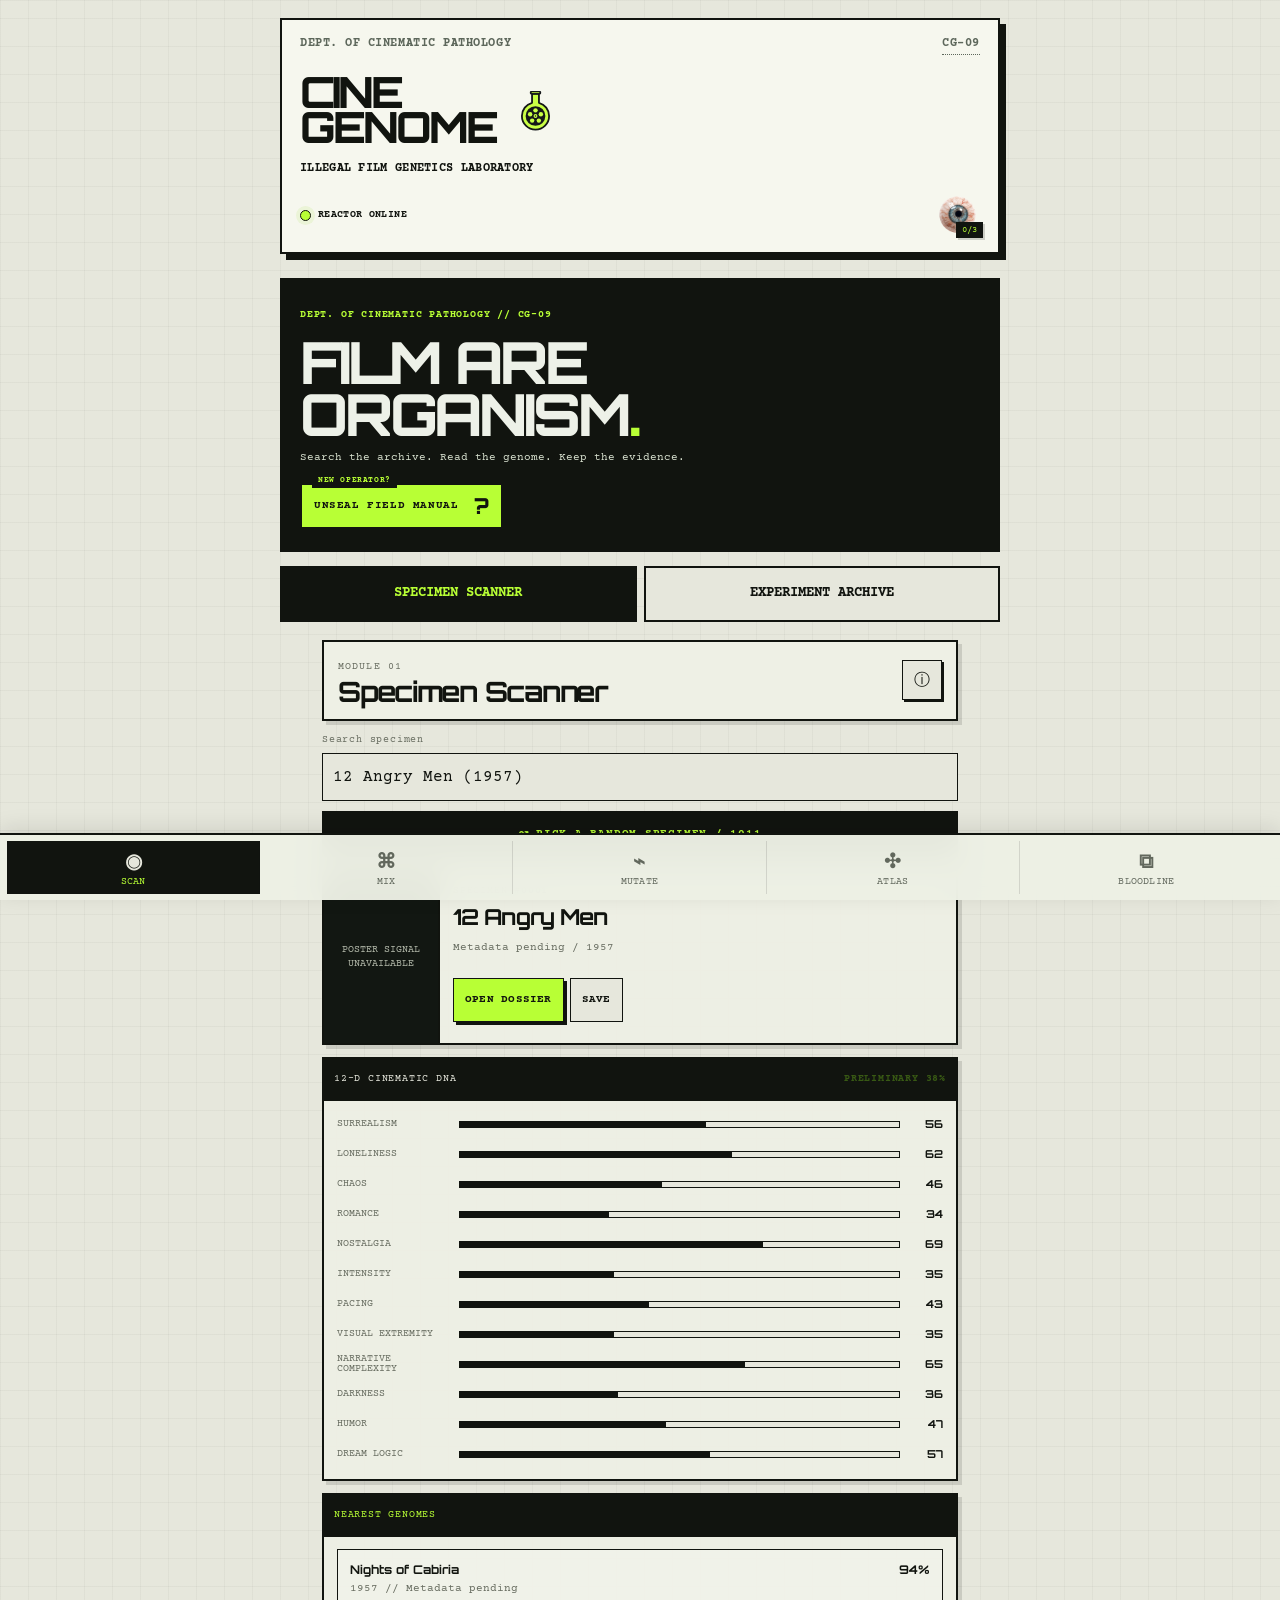
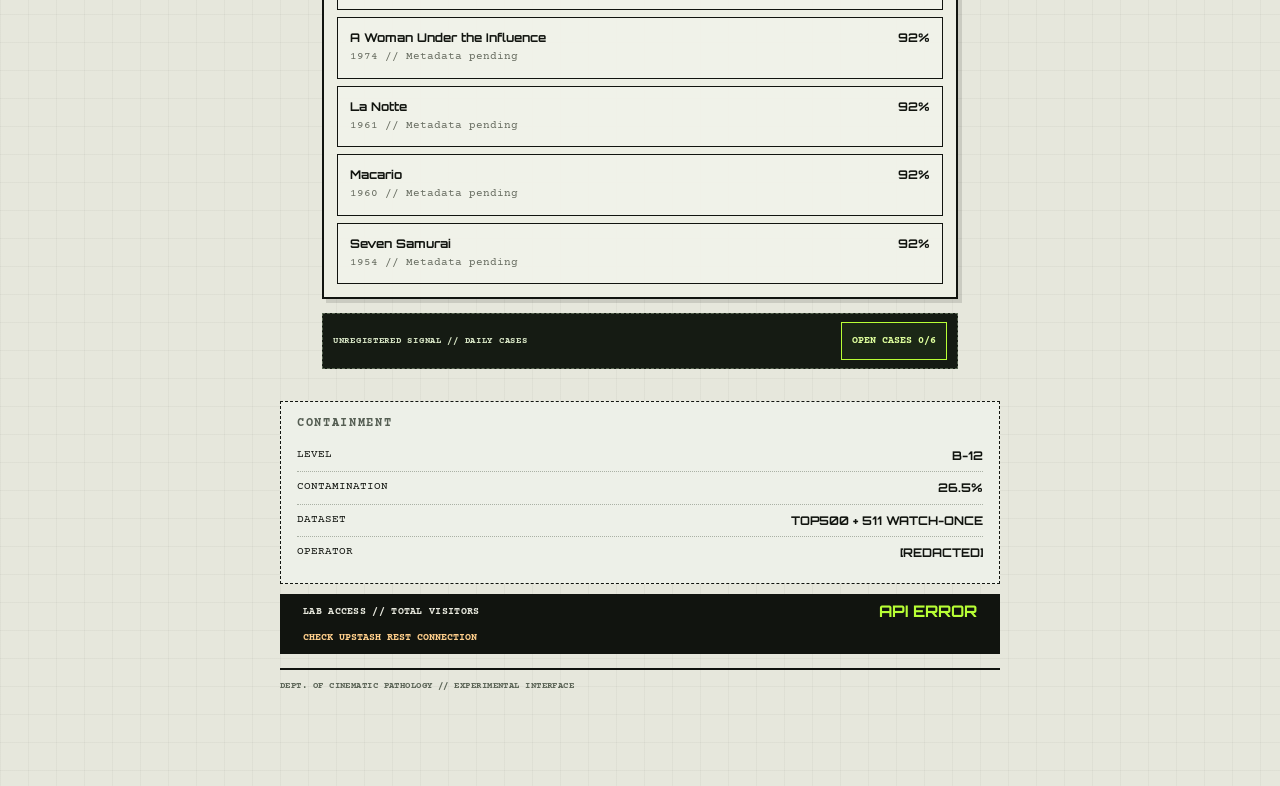
==== mobile/index.html @ eedd11a8 "Add files via upload" ====
<!doctype html>
<html lang="en">
<head>
  <meta charset="utf-8">
  <meta name="viewport" content="width=device-width,initial-scale=1,viewport-fit=cover">
  <meta name="theme-color" content="#0b0f0a">
  <meta name="description" content="CINEGENOME LAB Mobile — cinematic pathology interface.">
  <title>CINEGENOME LAB / MOBILE</title>
  <link rel="icon" href="../assets/cinegenome-logo.svg" type="image/svg+xml">
  <link rel="shortcut icon" href="../assets/cinegenome-logo.svg" type="image/svg+xml">
  <link rel="stylesheet" href="mobile.css">
  <link rel="stylesheet" href="v42-polish.css">
  <link rel="stylesheet" href="../css/anomaly.css">
  <link rel="stylesheet" href="../css/field-manual.css">
  <link rel="stylesheet" href="v49-mobile.css">
  <link rel="stylesheet" href="../css/quarantine.css">
</head>
<body>
  <div class="m-boot" id="mBoot">
    <div class="m-boot-inner">
      <div class="m-boot-identity">
        <b>CINE<br>GENOME</b>
        <img class="m-boot-logo" src="../assets/cinegenome-logo.svg" alt="" aria-hidden="true">
      </div>
      <span>MOBILE PATHOLOGY TERMINAL</span>
      <div class="m-boot-bar"><i></i></div>
    </div>
  </div>

  <header class="m-topbar" aria-label="CineGenome laboratory">
    <div class="m-topbar-kicker"><span>DEPT. OF CINEMATIC PATHOLOGY</span><button class="m-specimen-code-trigger" id="mSpecimenCodeBtn" type="button" aria-label="Open specimen code terminal">CG-09</button></div>
    <button class="m-brand m-brand-lockup" id="mBrand" type="button" aria-label="CineGenome home">
      <span class="m-brand-text"><strong>CINE<br>GENOME</strong></span>
      <img class="m-brand-symbol" src="../assets/cinegenome-logo.svg" alt="" aria-hidden="true">
    </button>
    <p class="m-brand-subtitle">ILLEGAL FILM GENETICS LABORATORY</p>
    <div class="m-topbar-controls">
      <span class="m-reactor-status"><i aria-hidden="true"></i> REACTOR ONLINE</span>
      <button class="m-rx-fab" id="mRxBtn" type="button" aria-label="Open daily prescription">
        <img src="../assets/rx-eye-256.png" alt=""><span id="mRxCount">0/3</span>
      </button>
    </div>
  </header>

  <section class="m-mobile-hero" aria-label="CineGenome manifesto">
    <span>DEPT. OF CINEMATIC PATHOLOGY // CG-09</span>
    <h1>FILM ARE<br>ORGANISM<span>.</span></h1>
    <p>Search the archive. Read the genome. Keep the evidence.</p>
    <button class="field-manual-trigger" type="button" data-field-manual-open aria-haspopup="dialog" aria-controls="fieldManualDialog">
      <span>UNSEAL FIELD MANUAL</span><b aria-hidden="true">?</b>
    </button>
  </section>

  <div class="m-primary-tabs" role="tablist" aria-label="Main laboratory views">
    <button type="button" class="is-active" id="mTabScanner" data-primary-view="scanner" role="tab" aria-selected="true" aria-controls="mScanner">SPECIMEN SCANNER</button>
    <button type="button" id="mTabArchive" data-primary-view="archive" role="tab" aria-selected="false" aria-controls="mArchive">EXPERIMENT ARCHIVE</button>
  </div>

  <main class="m-main">
    <section class="m-view is-active" data-view="scanner" id="mScanner" role="tabpanel" aria-labelledby="mTabScanner">
      <div class="m-section-head">
        <div><span>MODULE 01</span><h1>Specimen Scanner</h1></div>
        <button class="m-info" type="button" data-info="scanner">ⓘ</button>
      </div>

      <label class="m-field">
        <span>Search specimen</span>
        <input id="mScannerSearch" type="search" autocomplete="off" placeholder="Title / director / year">
      </label>
      <div class="m-suggestions" id="mScannerSuggestions" hidden></div>
      <button class="m-btn m-random-specimen" id="mRandomSpecimen" type="button">↝ PICK A RANDOM SPECIMEN / 1011</button>

      <article class="m-specimen-card">
        <div class="m-poster" id="mScannerPoster"><span>TMDB POSTER<br>SIGNAL PENDING</span></div>
        <div class="m-specimen-copy">
          <div class="m-kicker" id="mScannerCode">SPECIMEN #0000</div>
          <h2 id="mScannerTitle">Loading specimen…</h2>
          <p id="mScannerMeta">LOCAL GENOME</p>
          <div class="m-tags" id="mScannerTags"></div>
          <div class="m-actions">
            <button class="m-btn primary" id="mDossierBtn" type="button">OPEN DOSSIER</button>
            <button class="m-btn" id="mSaveBtn" type="button">SAVE</button>
          </div>
        </div>
      </article>

      <div class="m-card">
        <div class="m-card-head"><span>12-D CINEMATIC DNA</span><span id="mDnaConfidence">—</span></div>
        <div class="m-dna" id="mScannerDNA"></div>
      </div>

      <div class="m-card">
        <div class="m-card-head"><span>NEAREST GENOMES</span></div>
        <div class="m-list" id="mScannerNearest"></div>
      </div>
      <div class="anomaly-portal" data-anomaly-portal><span>UNREGISTERED SIGNAL // DAILY CASES</span><button data-anomaly-open type="button">OPEN CASES <b data-anomaly-progress>0/6</b></button></div>
    </section>

    <section class="m-view" data-view="archive" id="mArchive" role="tabpanel" aria-labelledby="mTabArchive">
      <div class="m-section-head"><div><span>MODULE 06</span><h1>Experiment Archive</h1></div></div>
      <div class="m-card">
        <div class="m-card-head"><span>SAVED SPECIMENS & EXPERIMENTS</span></div>
        <div class="m-list" id="mArchiveList"></div>
        <button class="m-btn full" id="mClearArchive" type="button">ERASE LOCAL ARCHIVE</button>
      </div>
    </section>

    <section class="m-view" data-view="crossbreed" id="mCrossbreed">
      <div class="m-section-head">
        <div><span>MODULE 02</span><h1>Crossbreed Reactor</h1></div>
        <button class="m-info" type="button" data-info="crossbreed">ⓘ</button>
      </div>
      <div class="m-card">
        <label class="m-field"><span>Parent A</span><input id="mParentA" type="search" placeholder="Search specimen A"></label>
        <div class="m-suggestions" id="mParentASuggestions" hidden></div>
        <label class="m-field"><span>Parent B</span><input id="mParentB" type="search" placeholder="Search specimen B"></label>
        <div class="m-suggestions" id="mParentBSuggestions" hidden></div>
        <div class="m-slider-row">
          <span id="mBlendA">50%</span>
          <input id="mBlend" type="range" min="0" max="100" value="50">
          <span id="mBlendB">50%</span>
        </div>
        <button class="m-btn primary full" id="mCrossbreedBtn" type="button">INITIATE CROSSBREED</button>
      </div>
      <div class="m-card" id="mHybridResult">
        <div class="m-card-head"><span>SYNTHETIC HYBRID</span><span id="mHybridScore">—</span></div>
        <h2 class="m-result-title" id="mHybridTitle">Select two parents.</h2>
        <p class="m-muted" id="mHybridMeta">Waiting for reactor input.</p>
        <div class="m-dna" id="mHybridDNA"></div>
        <button class="m-btn full m-save-result" id="mSaveCrossbreed" type="button">SAVE HYBRID TO ARCHIVE</button>
      </div>
      <div class="anomaly-portal" data-anomaly-portal><span>PAIRING ERROR // DAILY CASES</span><button data-anomaly-open type="button">OPEN CASES <b data-anomaly-progress>0/6</b></button></div>
    </section>

    <section class="m-view" data-view="mutation" id="mMutation">
      <div class="m-section-head">
        <div><span>MODULE 03</span><h1>Mutation Chamber</h1></div>
        <button class="m-info" type="button" data-info="mutation">ⓘ</button>
      </div>
      <div class="m-card">
        <label class="m-field"><span>Seed organism</span><input id="mMutationSeed" type="search" placeholder="Search seed film"></label>
        <div class="m-suggestions" id="mMutationSuggestions" hidden></div>
        <button class="m-btn full" id="mRandomMutationSeed" type="button">RANDOM SEED</button>
      </div>
      <div class="m-card">
        <div class="m-card-head"><span>TRAIT OVERRIDES</span><span id="mMutationCode">CGM-MOBILE</span></div>
        <div id="mMutationControls"></div>
      </div>
      <div class="m-card">
        <div class="m-card-head"><span>LIVE VECTOR MATCH</span><span id="mMutationScore">—</span></div>
        <h2 class="m-result-title" id="mMutationTitle">—</h2>
        <p class="m-muted" id="mMutationMeta">Move a trait slider.</p>
        <button class="m-btn full m-save-result" id="mSaveMutation" type="button">SAVE MUTATION TO ARCHIVE</button>
      </div>
      <div class="anomaly-portal" data-anomaly-portal><span>VECTOR TRACE // DAILY CASES</span><button data-anomaly-open type="button">OPEN CASES <b data-anomaly-progress>0/6</b></button></div>
    </section>

    <section class="m-view" data-view="atlas" id="mAtlas">
      <div class="m-section-head">
        <div><span>MODULE 04</span><h1>Genome Atlas</h1></div>
        <button class="m-info" type="button" data-info="atlas">ⓘ</button>
      </div>
      <div class="m-card">
        <div class="m-two">
          <label class="m-field"><span>X axis</span><select id="mAtlasX"></select></label>
          <label class="m-field"><span>Y axis</span><select id="mAtlasY"></select></label>
        </div>
        <label class="m-field">
          <span>Nodes loaded <b id="mAtlasCount">80</b></span>
          <input id="mAtlasLimit" type="range" min="20" max="200" step="20" value="80">
        </label>
        <div class="m-atlas-actions">
          <button class="m-btn" id="mAtlasRandom" type="button">RANDOMIZE NODES</button>
          <button class="m-btn" id="mAtlasSurprise" type="button">INSPECT RANDOM NODE</button>
        </div>
      </div>
      <div class="m-atlas-wrap">
        <svg id="mAtlasSvg" viewBox="0 0 720 620" aria-label="CineGenome mobile atlas"></svg>
      </div>
      <div class="m-atlas-detail" id="mAtlasDetail">Tap any node to reveal its film.</div>
      <button class="m-btn full m-atlas-scan" id="mAtlasScan" type="button" hidden>SCAN SELECTED SPECIMEN ↗</button>
      <div class="anomaly-portal" data-anomaly-portal><span>UNMAPPED COORDINATE // DAILY CASES</span><button data-anomaly-open type="button">OPEN CASES <b data-anomaly-progress>0/6</b></button></div>
    </section>

    <section class="m-view" data-view="bloodline" id="mBloodline">
      <div class="m-section-head"><div><span>MODULE 05</span><h1>Bloodline Lab</h1></div></div>
      <div class="m-card">
        <div class="m-card-head"><span>TRACE CINEMATIC RELATIVES</span></div>
        <label class="m-field"><span>Source specimen</span><input id="mBloodlineSearch" type="search" placeholder="Search source"></label>
        <div class="m-suggestions" id="mBloodlineSuggestions" hidden></div>
        <div class="m-list" id="mBloodlineList"></div>
      </div>
      <div class="m-menu-grid m-side-signals">
        <button type="button" data-open-archive><b>Experiment Archive</b><small>Saved specimens</small></button>
        <button type="button" id="mHumanBtn"><b>Human Specimen</b><small>Operator record / Letterboxd</small></button>
        <button type="button" id="mDeadBtn"><b>Dead Channel</b><small>Weird Stuff / D-300</small></button>
      </div>
      <div class="m-mobile-memo" aria-label="Lab memo"><span>LAB MEMO</span><strong>DO NOT TAP<br>CINEGENOME 7×</strong><small>seriously. do not.</small></div>
    </section>
  </main>

  <section class="m-containment-card" aria-label="Containment status">
    <h2>CONTAINMENT</h2>
    <div><span>LEVEL</span><strong>B-12</strong></div>
    <div><span>CONTAMINATION</span><strong id="mContamination">02.1%</strong></div>
    <div><span>DATASET</span><strong id="mDatasetVersion">TOP500-DNA-3.0.0</strong></div>
    <div><span>OPERATOR</span><strong>[REDACTED]</strong></div>
  </section>

  <div class="m-visitor-meter" aria-label="Total unique browser visitors">
    <span>LAB ACCESS // TOTAL VISITORS</span>
    <strong data-visitor-total aria-live="polite">—</strong>
    <small data-visitor-status hidden></small>
  </div>

  <footer class="m-mobile-footer">
    <span>DEPT. OF CINEMATIC PATHOLOGY // EXPERIMENTAL INTERFACE</span>
  </footer>

  <nav class="m-bottom-nav" id="mBottomNav" aria-label="Laboratory modules">
    <button class="is-active" data-target="scanner"><span>◉</span><small>SCAN</small></button>
    <button data-target="crossbreed"><span>⌘</span><small>MIX</small></button>
    <button data-target="mutation"><span>⌁</span><small>MUTATE</small></button>
    <button data-target="atlas"><span>✣</span><small>ATLAS</small></button>
    <button data-target="bloodline"><span>⧉</span><small>BLOODLINE</small></button>
  </nav>

  <dialog class="m-dialog" id="mDossierDialog">
    <div class="m-dialog-shell">
      <header><span>SPECIMEN DOSSIER</span><button data-close-dialog type="button">×</button></header>
      <div class="m-dialog-body" id="mDossierContent"></div>
    </div>
  </dialog>

  <dialog class="m-dialog" id="mInfoDialog">
    <div class="m-dialog-shell">
      <header><span>MODULE INFORMATION</span><button data-close-dialog type="button">×</button></header>
      <div class="m-dialog-body" id="mInfoContent"></div>
    </div>
  </dialog>

  <dialog class="m-dialog rx-dialog" id="mRxDialog">
    <div class="m-dialog-shell">
      <header><span>DAILY RX // 3 DOSES</span><button data-close-dialog type="button" aria-label="Close prescription">×</button></header>
      <div class="m-dialog-body">
        <section class="m-rx-scan-stage" id="mRxScanStage" aria-live="polite">
          <span class="m-rx-scan-kicker" id="mRxDrawCount">DIAGNOSIS 1 / 3</span>
          <strong class="m-rx-scan-title">READING<br>YOU.</strong>
          <div class="m-rx-scan-rule"><span></span></div>
          <div class="m-rx-scan" id="mRxScan"></div>
          <small class="m-rx-scan-footer">NO SAFE CHOICES // DAILY RX</small>
        </section>
        <section class="m-rx-card-stage" id="mRxCardStage" hidden>
          <div class="m-rx-history" id="mRxHistory"></div>
          <div class="m-rx-carousel">
            <div class="m-rx-navigation" id="mRxNavigation" hidden aria-label="Browse today's prescriptions">
              <button type="button" id="mRxPrevious" aria-label="Previous prescribed film"><span class="m-rx-nav-triangle" aria-hidden="true"></span></button>
              <button type="button" id="mRxNext" aria-label="Next prescribed film"><span class="m-rx-nav-triangle" aria-hidden="true"></span></button>
            </div>
            <button class="m-rx-card" id="mRxCard" type="button" hidden aria-label="Reveal prescribed film">
              <span class="m-rx-card-inner">
                <span class="m-rx-card-face m-rx-sealed" id="mRxSealed"><small>TODAY'S PRESCRIPTION</small><b>CG</b><strong>SEALED<br>SPECIMEN</strong><small>TAP TO REVEAL // 3 DIAGNOSES</small></span>
                <span class="m-rx-card-face m-rx-card-front" id="mRxFront"><img id="mRxPoster" alt=""><span class="m-rx-poster-shade"></span><span class="m-rx-front-copy"><small id="mRxRole"></small><strong id="mRxTitle"></strong><em id="mRxMeta"></em></span></span>
              </span>
            </button>
          </div>
          <span class="m-rx-click-hint" id="mRxHint">CLICK TO REVEAL</span>
          <button class="m-rx-next-dose" id="mRxNextDoseBtn" type="button" hidden>NEXT RX // DOSE 2 OF 3 ↗</button>
          <div class="m-rx-reveal" id="mRxReveal" hidden></div>
        </section>
      </div>
    </div>
  </dialog>

  <div class="m-dead-transition" id="mDeadTransition" hidden aria-hidden="true">
    <div class="m-dead-transition-static"></div>
    <div class="m-dead-transition-center">
      <div class="m-dead-transition-label">REMOTE HOST DETECTED</div>
      <div class="m-dead-transition-url">http://www.dead-channel.invalid/~wtf_archive/</div>
      <div class="m-dead-transition-progress"><i></i></div>
      <div class="m-dead-transition-log" id="mDeadTransitionLog">DIALING 56K NODE...</div>
    </div>
  </div>

  <dialog class="m-dialog" id="mHumanDialog">
    <div class="m-dialog-shell">
      <header><span>SUBJECT RECORD // HUMAN SPECIMEN</span><button data-close-dialog type="button">×</button></header>
      <div class="m-dialog-body">
        <div class="m-human">
          <span>CURATOR / OPERATOR</span>
          <h2>THE PERSON<br>BEHIND THE LAB</h2>
          <dl>
            <div><dt>SUBJECT TYPE</dt><dd>HUMAN</dd></div>
            <div><dt>ACCESS LEVEL</dt><dd>UNSUPERVISED</dd></div>
            <div><dt>EXTERNAL ARCHIVE</dt><dd>LETTERBOXD</dd></div>
          </dl>
          <a class="m-btn primary full" href="https://boxd.it/a35Ed" target="_blank" rel="noopener">OPEN HUMAN FILM ARCHIVE ↗</a>
        </div>
      </div>
    </div>
  </dialog>

  <dialog class="m-dead" id="mDeadDialog">
    <div class="m-dead-site">
      <header><b>THE<br>WEIRD WEB</b><button id="mDeadClose" type="button" aria-label="Leave Dead Channel">×</button></header>
      <p>CHANNEL D-300 // 300 off-catalog signals from the Weird and WTF Compendium. The coordinate is an archive position, not a rating.</p>
      <div class="m-dead-toolbar">
        <button id="mDeadSound" type="button" aria-pressed="false">♫ SOUND: OFF</button>
        <button id="mDeadRandom" type="button">↻ REFRESH SIGNALS</button>
      </div>
      <div class="m-dead-modes" role="group" aria-label="Dead Channel selection mode">
        <button class="is-active" type="button" data-dead-mode="cult" aria-pressed="true">CULT</button>
        <button type="button" data-dead-mode="deep" aria-pressed="false">DEEP</button>
        <button type="button" data-dead-mode="chaos" aria-pressed="false">CHAOS</button>
      </div>
      <section class="m-dead-picker" aria-labelledby="mDeadPickerHeading">
        <span class="m-dead-picker-badge">FREEWARE v3.00 // DEFINITELY NO VIRUS</span>
        <h2 id="mDeadPickerHeading">RANDOM MOVIE<br>PICKER 3000</h2>
        <div class="m-dead-picker-screen" id="mDeadPickerScreen" aria-live="polite" aria-atomic="true">
          <span id="mDeadPickerCode">D???</span>
          <strong id="mDeadPickerTitle">CLICK THE BUTTON, COWARD</strong>
          <small id="mDeadPickerMeta">300 BAD IDEAS AVAILABLE</small>
        </div>
        <div class="m-dead-picker-actions">
          <button class="m-dead-random" id="mDeadPickerSpin" type="button">★ PICK MY BAD DECISION ★</button>
          <button id="mDeadPickerOpen" type="button" disabled>OPEN THIS WEIRD THING</button>
        </div>
        <button class="m-dead-picker-sfx" id="mDeadPickerSfx" type="button" aria-pressed="true">♪ ROULETTE SFX: ON</button>
      </section>
      <div class="m-dead-index-head">// BAD SIGNALS ON THIS PAGE</div>
      <div class="m-dead-grid" id="mDeadGrid"></div>
      <button class="m-dead-guestbook" id="mDeadGuestbook" type="button">
        <strong>SIGN THE GUESTBOOK</strong><span>guestbook.cgi is definitely safe // TAP TO SIGN</span>
      </button>
      <footer class="m-dead-footer">300 OFF-CATALOG SIGNALS // <a href="https://letterboxd.com/screenwatcher69/list/the-weird-and-wtf-compendium-1/" target="_blank" rel="noopener">SOURCE ARCHIVE ↗</a></footer>
      <audio id="mDeadAudio" src="../assets/dead-channel-laugh.mp3" preload="none"></audio>
    </div>
  </dialog>

  <dialog class="m-dead-detail" id="mDeadDetailDialog" aria-label="Dead Channel film dossier">
    <div class="m-dead-detail-shell">
      <header><span>dead_dossier.html // [POP-UP WINDOW]</span><button id="mDeadDetailClose" type="button" aria-label="Back to Dead Channel">×</button></header>
      <div class="m-dead-detail-body" id="mDeadDetailContent"></div>
      <button class="m-dead-detail-back" id="mDeadDetailBack" type="button">« RETURN TO THE CURSED INDEX</button>
    </div>
  </dialog>

  <dialog class="m-guestbook" id="mGuestbookDialog" aria-label="Guestbook surprise">
    <video id="mGuestbookVideo" src="../assets/guestbooksuprise.mp4" preload="metadata" playsinline></video>
    <button id="mGuestbookClose" type="button" aria-label="Close guestbook surprise">×</button>
  </dialog>
  <div class="m-toast" id="mToast" role="status" aria-live="polite" hidden></div>

  <dialog class="anomaly-dialog" id="anomalyDialog" aria-labelledby="anomalyHeading">
    <header><span>CG-09 // RESTRICTED INCIDENT</span><button id="anomalyClose" type="button" aria-label="Close anomaly case">×</button></header>
    <div class="anomaly-body" id="anomalyCaseContent"></div>
  </dialog>
  <div class="anomaly-toast" id="anomalyToast" role="status" aria-live="polite" hidden></div>

  <script src="../data/movies.js"></script>
  <script src="../data/top500.js"></script>
  <script src="../data/top500-enriched.js"></script>
  <script src="../data/watch-once-extra.js"></script>
  <script src="../data/dead-channel-300.js"></script>
  <script src="../js/dna-model.js"></script>
  <script src="../data/tmdb-config.js"></script>
  <script src="../js/tmdb.js"></script>
  <script src="../js/anomaly.js"></script>
  <script src="../js/picker-sfx.js"></script>
  <script src="mobile.js"></script>
  <script src="../js/quarantine.js"></script>
  <script src="../js/visitors.js"></script>
  <script src="../js/field-manual.js"></script>
</body>
</html>
---- mobile/mobile.css ----
@import url("https://fonts.googleapis.com/css2?family=Eater&family=Frijole&family=Silkscreen:wght@400;700&display=swap");
@import url("https://fonts.googleapis.com/css2?family=Courier+Prime:wght@400;700&family=Orbitron:wght@600;700;800;900&family=Oxanium:wght@600;700&display=swap");

:root{
  --bg:#0b0f0a;--panel:#121711;--panel2:#171d15;--line:#394337;--line2:#586652;
  --ink:#edf2e9;--muted:#8d9989;--acid:#b8ff35;--paper:#e8eadf;--danger:#d34d62;
  --brand:"Oxanium",sans-serif;--display:"Orbitron",sans-serif;--body:"Courier Prime",monospace;
}
*{box-sizing:border-box}
html,body{margin:0;min-height:100%;background:var(--bg);color:var(--ink);font-family:var(--body)}
body{padding-bottom:calc(76px + env(safe-area-inset-bottom));overflow-x:hidden}
button,input,select{font:inherit}
button{touch-action:manipulation}
.m-boot{position:fixed;inset:0;z-index:9999;background:#e8eadf;color:#10140f;display:grid;place-items:center;transition:.45s ease}
.m-boot.is-gone{opacity:0;visibility:hidden;pointer-events:none}.m-boot-inner{width:min(84vw,360px)}.m-boot-inner b{display:block;font:700 58px/.68 var(--brand);letter-spacing:-.07em}.m-boot-inner span{display:block;border-top:2px solid;margin-top:20px;padding-top:9px;font-size:8px;letter-spacing:.1em}.m-boot-bar{height:7px;border:1px solid;margin-top:14px;padding:1px}.m-boot-bar i{display:block;width:0;height:100%;background:#111;animation:mboot 1.15s ease forwards}@keyframes mboot{to{width:100%}}

.m-topbar{position:sticky;top:0;z-index:90;height:64px;padding:8px 12px;background:rgba(11,15,10,.94);backdrop-filter:blur(14px);border-bottom:1px solid var(--line);display:flex;align-items:center;justify-content:space-between}
.m-brand{border:0;background:none;color:var(--ink);padding:0;text-align:left}.m-brand span{display:block;font:700 20px/.9 var(--brand);letter-spacing:-.04em}.m-brand small{font-size:6px;color:var(--muted);letter-spacing:.1em}
.m-rx-fab{position:relative;width:50px;height:50px;border:0;background:none;padding:0}.m-rx-fab img{width:46px;height:46px;object-fit:contain}.m-rx-fab span{position:absolute;right:-3px;bottom:0;background:#0d120c;border:1px solid var(--acid);color:var(--acid);border-radius:99px;padding:2px 5px;font-size:7px}

.m-main{padding:14px 12px 22px;max-width:720px;margin:0 auto}.m-view{display:none}.m-view.is-active{display:block}.m-section-head{display:flex;justify-content:space-between;align-items:flex-start;margin:8px 0 15px}.m-section-head span{font-size:7px;color:var(--muted);letter-spacing:.11em}.m-section-head h1{font:700 28px/.95 var(--display);letter-spacing:-.045em;margin:4px 0 0}.m-info{width:38px;height:38px;border:1px solid var(--line);background:var(--panel);color:var(--acid);border-radius:10px}
.m-card,.m-specimen-card{border:1px solid var(--line);background:var(--panel);border-radius:16px;margin:0 0 12px;overflow:hidden}.m-card{padding:14px}.m-card-head{display:flex;justify-content:space-between;gap:12px;align-items:center;margin-bottom:12px;color:var(--muted);font-size:7px;letter-spacing:.08em}.m-card-head span:last-child{color:var(--acid)}
.m-field{display:grid;gap:6px;margin-bottom:10px}.m-field>span{font-size:7px;color:var(--muted);letter-spacing:.08em}.m-field input,.m-field select{width:100%;min-height:46px;border:1px solid var(--line);border-radius:10px;background:#0d120c;color:var(--ink);padding:0 12px;outline:none}.m-field input:focus,.m-field select:focus{border-color:var(--acid)}
.m-suggestions{position:relative;z-index:35;margin:-6px 0 10px;border:1px solid var(--line2);border-radius:10px;background:#090d09;max-height:260px;overflow:auto}.m-suggestions button{width:100%;border:0;border-bottom:1px solid #222a20;background:none;color:var(--ink);padding:10px;text-align:left;display:grid;gap:2px}.m-suggestions button b{font:700 10px var(--display)}.m-suggestions button small{font-size:7px;color:var(--muted)}
.m-specimen-card{display:grid;grid-template-columns:116px 1fr;min-height:176px}.m-poster{background:#090d09;display:grid;place-items:center;text-align:center;color:#657160;font-size:7px;overflow:hidden}.m-poster img{width:100%;height:100%;object-fit:cover}.m-specimen-copy{padding:13px;min-width:0}.m-kicker{font-size:7px;color:var(--acid);letter-spacing:.08em}.m-specimen-copy h2,.m-result-title{font:700 20px/1 var(--display);letter-spacing:-.04em;margin:8px 0}.m-specimen-copy p,.m-muted{font-size:8px;line-height:1.5;color:var(--muted)}.m-tags{display:flex;flex-wrap:wrap;gap:4px;margin:8px 0}.m-tags span{border:1px solid var(--line);padding:4px 5px;font-size:6px;color:#b7c1b2}.m-actions{display:flex;gap:6px;margin-top:10px}
.m-btn{min-height:40px;border:1px solid var(--line2);border-radius:9px;background:#151b13;color:var(--ink);padding:0 11px;font-size:8px;font-weight:700}.m-btn.primary{background:var(--acid);border-color:var(--acid);color:#0a1008}.m-btn.full{width:100%}
.m-dna{display:grid;gap:7px}.m-dna-row{display:grid;grid-template-columns:105px minmax(0,1fr) 38px;gap:8px;align-items:center}.m-dna-row span{font-size:7px;color:#aab5a6}.m-dna-track{height:5px;background:#252d23;border-radius:99px;overflow:hidden}.m-dna-fill{height:100%;background:var(--acid)}.m-dna-row b{text-align:right;font:700 9px var(--display)}
.m-list{display:grid;gap:7px}.m-list button,.m-list .m-list-row{width:100%;border:1px solid #2e382c;border-radius:10px;background:#0f140e;color:var(--ink);padding:10px;text-align:left;display:grid;grid-template-columns:1fr auto;gap:4px 8px}.m-list b{font:700 10px var(--display)}.m-list small{grid-column:1/-1;color:var(--muted);font-size:7px}.m-list strong{font:700 10px var(--display);color:var(--acid)}
.m-slider-row{display:grid;grid-template-columns:42px 1fr 42px;gap:8px;align-items:center;margin:16px 0}.m-slider-row span{text-align:center;font:700 9px var(--display);color:var(--acid)}input[type="range"]{accent-color:var(--acid);width:100%}
.m-two{display:grid;grid-template-columns:1fr 1fr;gap:8px}
.m-atlas-wrap{border:1px solid var(--line);border-radius:16px;background:#0c100c;overflow:hidden}.m-atlas-wrap svg{display:block;width:100%;height:auto;touch-action:manipulation}.m-atlas-detail{margin-top:9px;border-left:2px solid var(--acid);padding:9px 10px;background:#111710;font-size:8px;color:#a7b2a2}
.m-menu-grid{display:grid;gap:8px}.m-menu-grid button{border:1px solid var(--line);border-radius:13px;background:var(--panel);color:var(--ink);padding:14px;text-align:left}.m-menu-grid b{display:block;font:700 13px var(--display);margin-bottom:3px}.m-menu-grid small{font-size:7px;color:var(--muted)}.m-more-sheet{margin-top:12px}.m-linkbtn{border:0;background:none;color:var(--acid);font-size:7px}

.m-bottom-nav{position:fixed;left:0;right:0;bottom:0;z-index:95;display:grid;grid-template-columns:repeat(5,1fr);padding:6px 7px calc(6px + env(safe-area-inset-bottom));background:rgba(9,13,9,.96);backdrop-filter:blur(16px);border-top:1px solid var(--line)}.m-bottom-nav button{min-height:55px;border:0;background:none;color:#697565;border-radius:12px;display:grid;place-items:center;align-content:center;gap:3px}.m-bottom-nav button span{font:700 17px var(--display)}.m-bottom-nav button small{font-size:6px;letter-spacing:.05em}.m-bottom-nav button.is-active{background:#151c13;color:var(--acid)}

.m-dialog{width:100vw;height:100dvh;max-width:none;max-height:none;margin:0;border:0;padding:0;background:#080b08;color:var(--ink)}.m-dialog::backdrop{background:#000}.m-dialog-shell{height:100%;display:grid;grid-template-rows:52px 1fr}.m-dialog-shell>header{display:flex;justify-content:space-between;align-items:center;padding:0 12px;border-bottom:1px solid var(--line);font-size:8px;letter-spacing:.08em}.m-dialog-shell>header button{width:38px;height:38px;border:1px solid var(--line);border-radius:50%;background:none;color:var(--ink);font-size:22px}.m-dialog-body{overflow:auto;padding:14px 12px 30px}.m-dossier-grid{display:grid;grid-template-columns:125px 1fr;gap:12px}.m-dossier-grid img{width:100%;border-radius:10px}.m-dossier-grid h2{font:700 24px/.95 var(--display);margin:5px 0 8px}.m-overview{font-size:9px;line-height:1.65;color:#a7b2a2}
.m-info-copy h2,.m-human h2{font:700 30px/.88 var(--display);letter-spacing:-.05em}.m-info-copy p{font-size:10px;line-height:1.7;color:#a8b3a4}.m-info-copy ol{padding-left:20px;font-size:9px;line-height:1.65;color:#bdc7b9}.m-human>span{font-size:7px;color:var(--acid)}.m-human dl{display:grid;border-top:1px solid var(--line)}.m-human dl div{display:flex;justify-content:space-between;border-bottom:1px solid var(--line);padding:10px 0}.m-human dt{font-size:7px;color:var(--muted)}.m-human dd{margin:0;font-size:8px}
.m-rx-scan{display:grid;gap:8px;margin-bottom:13px}.m-rx-scan div{border-left:2px solid #394337;padding:8px 10px;background:#101510;font-size:8px;color:#9ba795}.m-rx-history{display:grid;grid-template-columns:repeat(3,1fr);gap:5px;margin-bottom:12px}.m-rx-history button{min-height:48px;border:1px solid var(--line);border-radius:9px;background:#101510;color:#889583;font-size:7px}.m-rx-history button.has{color:var(--acid);border-color:#657a4c}.m-rx-card{width:100%;border:1px solid #657a4c;border-radius:16px;background:#101510;color:var(--ink);padding:14px;min-height:300px}.m-rx-sealed{display:grid;place-items:center;min-height:260px;font:700 28px/1 var(--display);color:#d9ff83}.m-rx-sealed small{font:7px var(--body);color:#82917c}.m-rx-reveal{text-align:left}.m-rx-reveal img{width:130px;float:left;margin:0 12px 10px 0;border-radius:9px}.m-rx-reveal h2{font:700 24px/.92 var(--display);margin:0 0 6px}.m-rx-reveal p{font-size:9px;line-height:1.6;color:#aab5a6}

.m-dead{width:100vw;height:100dvh;max-width:none;max-height:none;margin:0;border:0;padding:0;background:#040006;color:#e8dce4}.m-dead::backdrop{background:#000}.m-dead-site{min-height:100%;padding:14px;background:radial-gradient(circle at top right,#260033,transparent 28%),#050007;font-family:"Courier Prime",monospace}.m-dead-site>header{display:flex;justify-content:space-between;align-items:flex-start;border-bottom:2px ridge #8a668d;padding-bottom:10px}.m-dead-site>header b{font:700 34px/.8 var(--display);color:#ff4c8d}.m-dead-site>header button{width:38px;height:38px;border:2px outset #bbb;background:#999}.m-dead-site>p{font-size:8px;line-height:1.6;color:#b69caf}.m-dead-random{width:100%;min-height:46px;border:3px outset #bbb;background:#aaa;color:#000;font-size:8px;margin-bottom:10px}.m-dead-grid{display:grid;grid-template-columns:1fr 1fr;gap:8px}.m-dead-card{border:3px ridge #68445f;background:#12000f;padding:7px;color:#eee}.m-dead-card img{width:100%;aspect-ratio:2/3;object-fit:cover}.m-dead-card b{display:block;font:700 11px/1.05 var(--display);margin:6px 0}.m-dead-card small{font-size:6px;color:#b697ac}

@media(max-width:390px){.m-specimen-card{grid-template-columns:98px 1fr}.m-dna-row{grid-template-columns:92px minmax(0,1fr) 34px}.m-dead-grid{grid-template-columns:1fr 1fr}}


/* ===== CINEGENOME MOBILE V35 / DESKTOP LAB ART DIRECTION ===== */
/* The main mobile UI now intentionally shares the same cream / black / acid palette
   and brutalist laboratory geometry as the desktop build. Dead Channel remains
   visually separate and keeps its Y2K horror identity. */

:root{
  --bg:#e6e7dc;
  --panel:#eef0e5;
  --panel2:#d7d9cc;
  --line:#11140f;
  --line2:#676c60;
  --ink:#11140f;
  --muted:#676c60;
  --acid:#b8ff35;
  --paper:#e6e7dc;
  --danger:#d03728;
}

html,body{
  background:
    linear-gradient(rgba(17,20,15,.035) 1px,transparent 1px),
    linear-gradient(90deg,rgba(17,20,15,.035) 1px,transparent 1px),
    var(--paper)!important;
  background-size:28px 28px!important;
  color:var(--ink)!important;
}

/* Boot already matched desktop; make it slightly more clinical */
.m-boot{
  background:var(--paper)!important;
  color:var(--ink)!important;
}
.m-boot-inner{
  border:2px solid var(--ink);
  padding:20px;
  box-shadow:6px 6px 0 var(--ink);
  background:var(--panel);
}
.m-boot-bar{border-color:var(--ink)!important}
.m-boot-bar i{background:var(--ink)!important}

/* Header / brand */
.m-topbar{
  height:68px!important;
  background:rgba(230,231,220,.96)!important;
  color:var(--ink)!important;
  border-bottom:2px solid var(--ink)!important;
  backdrop-filter:blur(10px);
  padding:8px 12px!important;
}
.m-brand{color:var(--ink)!important}
.m-brand span{
  font-size:23px!important;
  letter-spacing:-.065em!important;
}
.m-brand small{color:var(--muted)!important}

.m-rx-fab span{
  background:var(--ink)!important;
  color:var(--acid)!important;
  border:1px solid var(--ink)!important;
  border-radius:0!important;
  box-shadow:2px 2px 0 rgba(17,20,15,.18);
}

/* Content geometry */
.m-main{
  padding:14px 12px 24px!important;
}
.m-section-head{
  margin:8px 0 12px!important;
  padding:12px!important;
  border:2px solid var(--ink);
  background:var(--panel);
  box-shadow:4px 4px 0 rgba(17,20,15,.13);
  align-items:center!important;
}
.m-section-head span{color:var(--muted)!important}
.m-section-head h1{
  color:var(--ink)!important;
  font-size:26px!important;
}
.m-info{
  width:38px!important;
  height:38px!important;
  border:1px solid var(--ink)!important;
  border-radius:0!important;
  background:var(--paper)!important;
  color:var(--ink)!important;
  box-shadow:2px 2px 0 var(--ink);
}

/* Panels are now desktop-like: square, ink border, pale background */
.m-card,.m-specimen-card{
  border:2px solid var(--ink)!important;
  background:rgba(238,240,229,.94)!important;
  border-radius:0!important;
  box-shadow:4px 4px 0 rgba(17,20,15,.13);
  color:var(--ink)!important;
}
.m-card{
  padding:13px!important;
}
.m-card-head{
  margin:-13px -13px 12px!important;
  padding:8px 10px!important;
  min-height:34px;
  background:var(--ink)!important;
  color:var(--paper)!important;
  border-bottom:2px solid var(--ink);
}
.m-card-head span:first-child{color:var(--paper)!important}
.m-card-head span:last-child{color:var(--acid)!important}

/* Inputs / suggestions */
.m-field>span{color:var(--muted)!important}
.m-field input,.m-field select{
  min-height:44px!important;
  border:1px solid var(--ink)!important;
  border-radius:0!important;
  background:var(--paper)!important;
  color:var(--ink)!important;
}
.m-field input:focus,.m-field select:focus{
  border-color:var(--ink)!important;
  outline:2px solid var(--ink);
  outline-offset:2px;
}
.m-suggestions{
  border:1px solid var(--ink)!important;
  border-radius:0!important;
  background:var(--paper)!important;
  box-shadow:4px 4px 0 var(--ink);
}
.m-suggestions button{
  border-bottom:1px solid #aeb3a4!important;
  color:var(--ink)!important;
}
.m-suggestions button:hover{
  background:var(--acid)!important;
}
.m-suggestions button small{color:var(--muted)!important}

/* Scanner */
.m-specimen-card{
  grid-template-columns:116px 1fr!important;
}
.m-poster{
  background:#121712!important;
  color:#b5bbac!important;
  border-right:2px solid var(--ink);
}
.m-specimen-copy{color:var(--ink)!important}
.m-kicker{color:#4b5445!important}
.m-specimen-copy p,.m-muted{color:var(--muted)!important}
.m-tags span{
  border:1px solid var(--ink)!important;
  color:var(--ink)!important;
  background:#ddff89!important;
  border-radius:0!important;
}

/* Buttons */
.m-btn{
  min-height:40px!important;
  border:1px solid var(--ink)!important;
  border-radius:0!important;
  background:var(--paper)!important;
  color:var(--ink)!important;
  box-shadow:none!important;
}
.m-btn.primary{
  background:var(--acid)!important;
  color:var(--ink)!important;
  box-shadow:3px 3px 0 var(--ink)!important;
}
.m-btn:active,.m-info:active{
  transform:translate(2px,2px);
  box-shadow:none!important;
}

/* DNA / lists */
.m-dna-row span{color:var(--muted)!important}
.m-dna-track{
  height:7px!important;
  background:var(--paper)!important;
  border:1px solid var(--ink);
  border-radius:0!important;
}
.m-dna-fill{background:var(--ink)!important}
.m-dna-row b{color:var(--ink)!important}

.m-list button,.m-list .m-list-row{
  border:1px solid var(--ink)!important;
  border-radius:0!important;
  background:rgba(255,255,255,.18)!important;
  color:var(--ink)!important;
}
.m-list button:active{
  background:var(--acid)!important;
}
.m-list small{color:var(--muted)!important}
.m-list strong{color:var(--ink)!important}

/* Sliders */
.m-slider-row span{color:var(--ink)!important}
input[type="range"]{accent-color:var(--danger)!important}

/* Atlas keeps its dark scientific plotting surface, like desktop */
.m-atlas-wrap{
  border:2px solid var(--ink)!important;
  border-radius:0!important;
  background:#121712!important;
  box-shadow:4px 4px 0 rgba(17,20,15,.13);
}
.m-atlas-detail{
  border:1px dashed var(--ink)!important;
  border-left:1px dashed var(--ink)!important;
  background:rgba(238,240,229,.92)!important;
  color:var(--ink)!important;
}

/* More menu */
.m-menu-grid button{
  border:1px solid var(--ink)!important;
  border-radius:0!important;
  background:var(--panel)!important;
  color:var(--ink)!important;
  box-shadow:3px 3px 0 rgba(17,20,15,.11);
}
.m-menu-grid button:active{
  background:var(--acid)!important;
}
.m-menu-grid small{color:var(--muted)!important}

/* The same weird sticky-note clue used by desktop, adapted for mobile */
.m-mobile-memo{
  position:relative;
  width:168px;
  min-height:106px;
  margin:3px 0 15px auto;
  padding:18px 13px 22px;
  border:1px solid #a79b63;
  background:
    repeating-linear-gradient(180deg,rgba(247,239,183,.98) 0 15px,rgba(214,204,143,.45) 15px 16px);
  color:#2a281b;
  box-shadow:4px 5px 0 rgba(17,20,15,.12);
  transform:rotate(1.6deg);
}
.m-mobile-memo:before{
  content:"";
  position:absolute;
  top:-7px;
  left:50%;
  width:58px;
  height:16px;
  transform:translateX(-50%) rotate(-3deg);
  background:rgba(238,229,190,.75);
  border:1px solid rgba(122,116,92,.32);
}
.m-mobile-memo span{
  display:block;
  font-size:7px;
  letter-spacing:.12em;
  color:#666042;
  margin-bottom:6px;
}
.m-mobile-memo strong{
  display:block;
  font-family:var(--display);
  font-size:19px;
  line-height:.9;
}
.m-mobile-memo small{
  position:absolute;
  right:9px;
  bottom:7px;
  font-size:8px;
  color:#4f4a32;
  font-style:italic;
}

/* Bottom navigation now reads as a compact laboratory control strip */
.m-bottom-nav{
  background:rgba(230,231,220,.97)!important;
  border-top:2px solid var(--ink)!important;
  backdrop-filter:blur(12px);
}
.m-bottom-nav button{
  color:#62685d!important;
  border-radius:0!important;
  border-right:1px solid rgba(17,20,15,.12)!important;
}
.m-bottom-nav button:last-child{border-right:0!important}
.m-bottom-nav button.is-active{
  background:var(--ink)!important;
  color:var(--paper)!important;
}
.m-bottom-nav button.is-active small{
  color:var(--acid)!important;
}

/* Lab dialogs now match desktop. Dead Channel is explicitly excluded below. */
.m-dialog{
  background:var(--paper)!important;
  color:var(--ink)!important;
}
.m-dialog::backdrop{
  background:rgba(17,20,15,.76)!important;
  backdrop-filter:blur(4px);
}
.m-dialog-shell{
  background:
    linear-gradient(rgba(17,20,15,.03) 1px,transparent 1px),
    linear-gradient(90deg,rgba(17,20,15,.03) 1px,transparent 1px),
    var(--paper)!important;
  background-size:28px 28px!important;
}
.m-dialog-shell>header{
  background:var(--ink)!important;
  color:var(--paper)!important;
  border-bottom:2px solid var(--ink)!important;
}
.m-dialog-shell>header button{
  border:1px solid var(--paper)!important;
  border-radius:0!important;
  color:var(--paper)!important;
  background:transparent!important;
}
.m-dialog-body{color:var(--ink)!important}
.m-overview,.m-info-copy p,.m-info-copy ol{color:var(--muted)!important}
.m-human>span{color:#4b5445!important}
.m-human dl{border-color:var(--ink)!important}
.m-human dl div{border-color:#aeb3a4!important}
.m-human dt{color:var(--muted)!important}

/* RX keeps a darker pathology card inside the desktop-like modal */
.rx-dialog .m-dialog-body{
  background:var(--paper)!important;
}
.m-rx-scan div{
  border-left:2px solid var(--ink)!important;
  background:rgba(255,255,255,.18)!important;
  color:#4d5549!important;
}
.m-rx-history button{
  border:1px solid var(--ink)!important;
  border-radius:0!important;
  background:var(--paper)!important;
  color:var(--muted)!important;
}
.m-rx-history button.has{
  background:var(--ink)!important;
  color:var(--acid)!important;
  border-color:var(--ink)!important;
}
.m-rx-card{
  border:2px solid var(--ink)!important;
  border-radius:0!important;
  background:#121712!important;
  color:#edf1e4!important;
  box-shadow:5px 5px 0 rgba(17,20,15,.15);
}
.m-rx-sealed{color:var(--acid)!important}
.m-rx-reveal p{color:#b5bbac!important}

/* IMPORTANT: Dead Channel stays visually different on purpose.
   This is the easter egg / cursed website, so its purple Y2K styling remains intact. */
.m-dead,
.m-dead *{
  --ink:#e8dce4;
}
.m-dead{
  background:#040006!important;
  color:#e8dce4!important;
}
.m-dead-site{
  background:radial-gradient(circle at top right,#260033,transparent 28%),#050007!important;
}
.m-dead-site>header b{color:#ff4c8d!important}
.m-dead-site>p{color:#b69caf!important}
.m-dead-card{
  border:3px ridge #68445f!important;
  background:#12000f!important;
  color:#eee!important;
}
.m-dead-card small{color:#b697ac!important}

/* Narrow screen tune */
@media(max-width:390px){
  .m-section-head h1{font-size:23px!important}
  .m-specimen-card{grid-template-columns:98px 1fr!important}
  .m-mobile-memo{width:154px}
}


/* ===== CINEGENOME MOBILE V36 / EXACT DESKTOP TYPOGRAPHY ===== */
/* Do not reinterpret the brand fonts on mobile. These variables intentionally
   mirror the desktop stylesheet exactly. */
:root{
  --font-brand:"Oxanium","Arial Narrow",sans-serif;
  --font-display:"Orbitron","Arial Black",sans-serif;
  --font-body:"Courier Prime","Courier New",ui-monospace,monospace;

  --dead-head:"Eater",serif;
  --dead-accent:"Frijole",cursive;
  --dead-pixel:"Silkscreen",monospace;

  /* Keep legacy mobile variables as aliases so existing rules inherit
     the exact same desktop typography. */
  --brand:var(--font-brand);
  --display:var(--font-display);
  --body:var(--font-body);
}

/* MAIN LAB — exact same hierarchy as desktop */
html,body,
button,input,select,textarea{
  font-family:var(--font-body)!important;
}

.m-brand span,
.m-boot-inner b{
  font-family:var(--font-brand)!important;
}

.m-section-head h1,
.m-specimen-copy h2,
.m-result-title,
.m-list b,
.m-list strong,
.m-dna-row b,
.m-slider-row span,
.m-menu-grid b,
.m-bottom-nav button span,
.m-dossier-grid h2,
.m-info-copy h2,
.m-human h2,
.m-rx-sealed,
.m-rx-reveal h2{
  font-family:var(--font-display)!important;
}

/* Friendly sizing only — no font identity changes */
.m-section-head h1{
  font-size:clamp(22px,7vw,28px)!important;
  line-height:.98!important;
}
.m-specimen-copy h2,
.m-result-title{
  font-size:clamp(18px,5.4vw,22px)!important;
  line-height:1.03!important;
}
.m-field input,
.m-field select{
  font-size:13px!important;
}
.m-btn{
  font-size:9px!important;
  letter-spacing:.02em!important;
}
.m-list b{
  font-size:10px!important;
  line-height:1.25!important;
}
.m-list small,
.m-muted,
.m-specimen-copy p{
  font-size:8px!important;
  line-height:1.55!important;
}
.m-dna-row span{
  font-size:7.5px!important;
}
.m-dna-row b{
  font-size:9px!important;
}

/* DEAD CHANNEL / WEIRD STUFF — exact desktop font identity */
.m-dead-site{
  font-family:var(--dead-pixel)!important;
}
.m-dead-site button,
.m-dead-site p,
.m-dead-site span,
.m-dead-site small,
.m-dead-card small{
  font-family:var(--dead-pixel)!important;
}

.m-dead-site>header b{
  font-family:var(--dead-head)!important;
  font-weight:400!important;
  letter-spacing:0!important;
}

.m-dead-card b{
  font-family:var(--dead-head)!important;
  font-weight:400!important;
  line-height:1.02!important;
  letter-spacing:0!important;
}

.m-dead-random{
  font-family:var(--dead-pixel)!important;
  font-weight:700!important;
}

/* Introduce the same accent font sparingly, like the desktop cursed site */
.m-dead-site>p:before{
  content:"WEIRD STUFF // ";
  font-family:var(--dead-accent)!important;
  color:#f5ff00;
  font-size:10px;
}

/* Preserve Y2K readability on touch without changing visual language */
.m-dead-site{
  padding:14px!important;
}
.m-dead-site>header b{
  font-size:clamp(34px,11vw,52px)!important;
  line-height:.78!important;
}
.m-dead-site>p{
  font-size:8px!important;
  line-height:1.7!important;
}
.m-dead-random{
  min-height:48px!important;
  font-size:8px!important;
}
.m-dead-card{
  padding:8px!important;
}
.m-dead-card b{
  font-size:clamp(12px,3.8vw,17px)!important;
  margin:8px 0 6px!important;
}
.m-dead-card small{
  font-size:6px!important;
  line-height:1.4!important;
}

/* Larger touch targets, no visual redesign */
.m-bottom-nav button{
  min-height:58px!important;
}
.m-info{
  min-width:40px!important;
  min-height:40px!important;
}
.m-menu-grid button{
  min-height:64px!important;
}
.m-actions .m-btn{
  min-height:42px!important;
}

/* Keep desktop-like dense layout but stop text from colliding on small screens */
@media(max-width:390px){
  .m-specimen-copy{
    padding:11px!important;
  }
  .m-specimen-copy h2{
    font-size:18px!important;
  }
  .m-dna-row{
    grid-template-columns:92px minmax(0,1fr) 36px!important;
    gap:9px!important;
  }
  .m-dead-grid{
    gap:7px!important;
  }
}


/* ===== CINEGENOME MOBILE V38 / supplied mark beside existing wordmark ===== */
.m-brand-lockup{
  display:flex!important;
  align-items:center!important;
  gap:7px!important;
  min-width:0;
  text-align:left!important;
}
.m-brand-symbol{
  display:block;
  width:37px;
  height:37px;
  flex:0 0 37px;
  object-fit:contain;
  pointer-events:none;
  transition:transform .12s ease;
}
.m-brand-text{
  display:grid!important;
  gap:1px;
  min-width:0;
}
.m-brand-text strong{
  display:block;
  font-family:var(--font-brand)!important;
  font-size:18px!important;
  line-height:.88!important;
  letter-spacing:-.055em!important;
  color:var(--ink)!important;
}
.m-brand-text small{
  display:block!important;
  font-family:var(--font-body)!important;
  font-size:5.5px!important;
  line-height:1.1!important;
  letter-spacing:.08em!important;
  color:var(--muted)!important;
  white-space:nowrap;
}
.m-brand-lockup:active .m-brand-symbol{
  transform:scale(.94);
}

@media(max-width:360px){
  .m-brand-symbol{
    width:33px;
    height:33px;
    flex-basis:33px;
  }
  .m-brand-text strong{
    font-size:16px!important;
  }
  .m-brand-text small{
    font-size:5px!important;
  }
}


/* Mobile logo feedback mirrors desktop: short flicker only, never sticky. */
.m-brand-lockup.is-secret-tap .m-brand-symbol{
  animation:mBrandSymbolFlicker .48s steps(2,end);
}

.m-dead-picker-sfx{width:100%;min-height:40px;margin:0 0 12px;border:2px outset #c6abbf;background:#211324;color:#ffd7ed;font:700 10px/1.3 "Courier Prime",monospace}
.m-dead-picker-sfx[aria-pressed="false"]{color:#aa91a1}
.m-brand-lockup.is-secret-tap .m-brand-text strong{
  animation:mBrandWordFlicker .48s steps(2,end);
}
@keyframes mBrandWordFlicker{
  0%,100%{color:var(--ink);text-shadow:none;opacity:1}
  18%{color:var(--acid);text-shadow:2px 0 0 var(--ink);opacity:.72}
  37%{color:var(--ink);text-shadow:none;opacity:1}
  58%{color:var(--acid);text-shadow:0 0 10px rgba(184,255,53,.6);opacity:.85}
  74%{color:var(--ink);opacity:.74}
}
@keyframes mBrandSymbolFlicker{
  0%,100%{filter:none;transform:none;opacity:1}
  18%{filter:drop-shadow(2px 0 0 rgba(184,255,53,.75));transform:translateX(-1px);opacity:.74}
  38%{filter:none;transform:translateX(1px);opacity:1}
  58%{filter:drop-shadow(0 0 6px rgba(184,255,53,.65));transform:scale(1.03);opacity:.86}
}


/* V40 mobile: simple temporary green state, no flicker */
.m-brand-lockup.is-secret-tap .m-brand-text strong{
  animation:none!important;
  color:var(--acid)!important;
  text-shadow:none!important;
  opacity:1!important;
}
.m-brand-lockup.is-secret-tap .m-brand-symbol{
  animation:none!important;
  filter:drop-shadow(0 0 4px rgba(184,255,53,.38))!important;
  transform:none!important;
  opacity:1!important;
}
---- mobile/v42-polish.css ----
/* ALT V42: responsive legibility with the original Oxanium / Orbitron /
   Courier Prime lab identity and separate Eater / Frijole / Silkscreen web. */

.m-main {
  max-width: 680px;
  margin-inline: auto;
  padding: 16px clamp(12px, 4vw, 22px) 34px !important;
}
.m-section-head { gap: 10px !important; padding: 14px !important; }
.m-section-head span, .m-card-head, .m-field > span,
.m-kicker, .m-tags span, .m-atlas-detail {
  font-size: 10px !important;
  line-height: 1.35 !important;
}
.m-card-head { min-height: 42px; align-items: center; }
.m-field input, .m-field select {
  min-height: 48px !important;
  font-size: 16px !important;
  padding-inline: 10px !important;
}
.m-suggestions button { min-height: 48px; padding: 12px !important; }
.m-suggestions button b { font-size: 12px !important; }
.m-suggestions button small { font-size: 10px !important; line-height: 1.4; }
.m-specimen-copy h2 { overflow-wrap: anywhere; line-height: 1.1 !important; }
.m-specimen-copy p, .m-muted, .m-list small {
  font-size: 11px !important;
  line-height: 1.5 !important;
}
.m-poster { font-size: 10px; line-height: 1.4; }
.m-tags span { padding: 5px 7px; }
.m-btn {
  min-height: 46px !important;
  font-size: 11px !important;
  line-height: 1.2 !important;
  white-space: normal;
}
.m-actions { flex-wrap: wrap; }
.m-actions .m-btn { min-height: 44px !important; }
.m-random-specimen {
  width: 100%;
  margin: 0 0 12px;
  background: var(--ink) !important;
  color: var(--acid) !important;
  letter-spacing: .07em !important;
}
.m-save-result { margin-top: 14px; }
.m-dna-row {
  grid-template-columns: minmax(95px, 115px) minmax(0, 1fr) 36px !important;
  gap: 7px !important;
  min-height: 23px;
}
.m-dna-row span {
  font-size: 10px !important;
  line-height: 1.05 !important;
  overflow-wrap: anywhere;
}
.m-dna-row b { font-size: 11px !important; }
.m-list button, .m-list .m-list-row { min-height: 52px; padding: 12px !important; }
.m-list b, .m-list strong { font-size: 12px !important; overflow-wrap: anywhere; }
.m-menu-grid b { font-size: 14px !important; }
.m-menu-grid small { font-size: 11px !important; line-height: 1.35; }
.m-linkbtn {
  font-size: 11px !important;
  min-height: 36px;
  padding: 5px 8px !important;
  color: var(--acid) !important;
}
.m-bottom-nav button small { font-size: 9px !important; letter-spacing: .02em !important; }
.m-bottom-nav button { min-height: 60px !important; }
.m-topbar { padding-inline: clamp(12px, 4vw, 22px) !important; }
.m-brand-lockup { min-height: 48px; }
.m-brand-text small { font-size: 7px !important; white-space: normal; }
.m-dialog-shell { grid-template-rows: auto minmax(0, 1fr); }
.m-dialog-shell > header {
  min-height: 56px;
  padding-top: env(safe-area-inset-top) !important;
  font-size: 11px !important;
}
.m-dialog-shell > header button { width: 44px; height: 44px; flex: 0 0 44px; }
.m-dialog-body {
  padding: 16px clamp(12px, 4vw, 22px) calc(24px + env(safe-area-inset-bottom)) !important;
}
.m-dossier-grid { grid-template-columns: minmax(92px, 34%) 1fr; gap: 12px; }
.m-dossier-grid h2 { font-size: clamp(19px, 5.6vw, 26px) !important; overflow-wrap: anywhere; }
.m-overview, .m-rx-reveal p, .m-info-copy p, .m-info-copy ol {
  font-size: 12px !important;
  line-height: 1.55 !important;
}
.m-rx-scan div { font-size: 11px; line-height: 1.4; }
.m-rx-history button { min-height: 64px; font-size: 10px; line-height: 1.35; }
.m-rx-sealed small { font-size: 10px; }
.m-rx-reveal img { width: min(38%, 145px); height: auto; }
.m-rx-reveal h2 { overflow-wrap: anywhere; }
.m-atlas-detail { padding: 12px !important; }
.m-atlas-actions { display: grid; grid-template-columns: repeat(2, minmax(0, 1fr)); gap: 8px; }
.m-atlas-actions .m-btn { min-width: 0; }
.m-atlas-scan { margin-top: 12px; }
.m-atlas-node { cursor: pointer; }
.m-atlas-node:focus-visible circle:first-child { stroke: #fff; stroke-width: 4; }
button:focus-visible, a:focus-visible, input:focus-visible,
select:focus-visible, .m-atlas-node:focus-visible {
  outline: 3px solid #db4f30 !important;
  outline-offset: 2px;
}
[hidden] { display: none !important; }

/* Dead Channel retains its own deliberately garish Y2K visual language. */
.m-dead-site {
  max-width: 680px;
  margin: auto;
  padding: calc(16px + env(safe-area-inset-top)) 14px
           calc(32px + env(safe-area-inset-bottom)) !important;
}
.m-dead-site > header { align-items: flex-start; gap: 10px; }
.m-dead-site > header b {
  font-size: clamp(38px, 11vw, 56px) !important;
  line-height: .9 !important;
  overflow-wrap: anywhere;
}
.m-dead-site > header button, .m-dead-detail-shell > header button {
  min-width: 44px;
  min-height: 44px;
  flex: 0 0 44px;
  color: #180017;
  font-size: 25px;
}
.m-dead-site > p { font-size: 11px !important; line-height: 1.55 !important; }
.m-dead-toolbar { display: flex; gap: 8px; margin: 14px 0 9px; }
.m-dead-toolbar button, .m-dead-modes button,
.m-dead-picker-actions button, .m-dead-detail-back {
  min-height: 44px;
  min-width: 0;
  border: 2px outset #d9b3d1;
  background: #c5b2c1;
  color: #150716;
  padding: 8px;
  font-size: 10px;
  font-weight: 700;
}
.m-dead-toolbar button { flex: 1; }
.m-dead-modes { display: grid; grid-template-columns: repeat(3, 1fr); gap: 6px; margin-bottom: 18px; }
.m-dead-modes .is-active { background: #f3ed04; color: #220021; border-color: #fff769; }
.m-dead-picker {
  padding: 14px;
  border: 3px ridge #aa77ab;
  background: linear-gradient(160deg, #300338, #100010 65%);
  box-shadow: 5px 5px 0 #000;
  margin-bottom: 22px;
}
.m-dead-picker-badge, .m-dead-index-head {
  color: #f3ed04;
  font: 700 10px/1.4 var(--dead-pixel) !important;
}
.m-dead-picker h2 {
  font: 400 clamp(25px, 8vw, 42px)/1.03 var(--dead-head) !important;
  color: #ff80b5;
  overflow-wrap: anywhere;
  margin: 13px 0;
}
.m-dead-picker-screen {
  display: grid;
  align-content: center;
  gap: 7px;
  min-height: 145px;
  padding: 12px;
  background: #070a02;
  border: 3px inset #a8a8a8;
  color: #dafa70;
  overflow-wrap: anywhere;
}
.m-dead-picker-screen > span { font: 700 14px var(--dead-pixel) !important; }
.m-dead-picker-screen > strong {
  font: 400 clamp(19px, 6vw, 30px)/1.1 var(--dead-head) !important;
}
.m-dead-picker-screen > small { font: 400 10px/1.4 var(--dead-pixel) !important; }
.m-dead-picker-screen.is-spinning { box-shadow: inset 0 0 18px #dafa70; }
.m-dead-picker-actions { display: grid; grid-template-columns: repeat(2, minmax(0, 1fr)); gap: 8px; margin-top: 10px; }
.m-dead-picker-actions button {
  width: auto !important;
  margin: 0 !important;
  font-family: var(--dead-pixel) !important;
  font-size: 10px !important;
  line-height: 1.3;
}
.m-dead-picker-actions .m-dead-random { background: #f3ed04; }
.m-dead-picker-actions button:disabled { opacity: .45; cursor: not-allowed; }
.m-dead-index-head { margin: 10px 0; }
.m-dead-grid { grid-template-columns: repeat(2, minmax(0, 1fr)); gap: 10px !important; }
.m-dead-card {
  display: block;
  width: 100%;
  min-width: 0;
  text-align: left;
  border: 3px ridge #68445f !important;
  background: #12000f !important;
  color: #eee !important;
  padding: 8px !important;
  cursor: pointer;
}
.m-dead-card b { font-size: clamp(14px, 4vw, 19px) !important; line-height: 1.12 !important; overflow-wrap: anywhere; }
.m-dead-card small { font-size: 9px !important; line-height: 1.5 !important; overflow-wrap: anywhere; }
.m-dead-poster {
  display: grid;
  place-items: center;
  text-align: center;
  aspect-ratio: 2 / 3;
  background: #1b1320;
  color: #b9a5bb;
  font: 10px/1.5 var(--dead-pixel) !important;
  overflow: hidden;
}
.m-dead-poster img { width: 100%; height: 100%; object-fit: cover; }
.m-dead-guestbook {
  display: grid;
  width: 100%;
  gap: 8px;
  text-align: left;
  margin-top: 20px;
  padding: 16px;
  background: #f4e908;
  color: #39021a;
  border: 4px ridge #e36da1;
  cursor: pointer;
}
.m-dead-guestbook strong { font: 400 clamp(19px, 6vw, 29px)/1.15 var(--dead-head); }
.m-dead-guestbook span, .m-dead-footer { font: 10px/1.5 var(--dead-pixel) !important; }
.m-dead-footer { margin-top: 18px; color: #a6919f; }
.m-dead-footer a { color: #eff455; }
.m-dead-detail {
  width: 100vw;
  height: 100dvh;
  max-width: none;
  max-height: none;
  margin: 0;
  padding: 0;
  border: 0;
  background: #0a0310;
  color: #f2e7ee;
}
.m-dead-detail::backdrop { background: #000e; }
.m-dead-detail-shell { max-width: 680px; min-height: 100%; margin: auto; padding-bottom: env(safe-area-inset-bottom); }
.m-dead-detail-shell > header {
  display: flex;
  justify-content: space-between;
  align-items: center;
  gap: 8px;
  background: #ae8cab;
  color: #22091c;
  padding: calc(7px + env(safe-area-inset-top)) 12px 7px;
  font: 10px/1.3 var(--dead-pixel) !important;
}
.m-dead-detail-body { padding: 18px 14px; overflow-wrap: anywhere; }
.m-dead-detail-kicker { color: #fae900; font: 10px/1.4 var(--dead-pixel) !important; }
.m-dead-detail-body h2 { font: 400 clamp(27px, 9vw, 42px)/1 var(--dead-head) !important; color: #ff8cbe; }
.m-dead-detail-body p { font: 12px/1.55 var(--dead-pixel) !important; color: #d7bbd3; }
.m-dead-detail-body small { display: block; margin-top: 14px; color: #aaa; font: 10px/1.5 var(--dead-pixel) !important; }
.m-dead-detail-poster { display: block; width: min(60%, 240px); height: auto; margin: 14px 0; border: 4px ridge #a0709e; }
.m-dead-detail-back {
  display: block;
  margin: 0 14px 20px;
  width: calc(100% - 28px);
  font-family: var(--dead-pixel) !important;
}
.m-guestbook {
  position: fixed;
  inset: 0;
  width: 100vw;
  height: 100dvh;
  max-width: none;
  max-height: none;
  margin: 0;
  padding: 0;
  border: 0;
  background: #000;
  overflow: hidden;
}
.m-guestbook::backdrop { background: #000; }
.m-guestbook video { width: 100%; height: 100%; object-fit: contain; background: #000; }
.m-guestbook button {
  position: absolute;
  right: calc(12px + env(safe-area-inset-right));
  top: calc(12px + env(safe-area-inset-top));
  min-width: 48px;
  min-height: 48px;
  color: #fff;
  background: #000b;
  border: 2px solid #fff;
  font-size: 27px;
}
.m-toast {
  position: fixed;
  z-index: 200;
  left: 50%;
  bottom: calc(88px + env(safe-area-inset-bottom));
  transform: translateX(-50%);
  width: max-content;
  max-width: calc(100vw - 24px);
  padding: 12px 16px;
  background: var(--ink);
  color: var(--acid);
  border: 2px solid var(--acid);
  font: 700 11px/1.3 var(--font-body);
  text-align: center;
  box-shadow: 3px 3px 0 #0005;
}
@media (max-width: 390px) {
  .m-specimen-card { grid-template-columns: 98px 1fr !important; }
}
@media (max-width: 350px) {
  .m-dead-grid { grid-template-columns: 1fr; }
  .m-dead-card { display: grid; grid-template-columns: 90px 1fr; gap: 5px 10px; }
  .m-dead-card .m-dead-poster { grid-row: span 2; }
  .m-dna-row { grid-template-columns: 96px minmax(0, 1fr) 30px !important; }
}
@media (prefers-reduced-motion: reduce) {
  *, *::before, *::after {
    scroll-behavior: auto !important;
    animation-duration: .01ms !important;
    transition-duration: .01ms !important;
  }
}

.m-watch-chips {
  display: flex;
  flex-wrap: wrap;
  gap: 6px;
  margin: 10px 0 14px;
}
.m-watch-chips span {
  border: 1px solid currentColor;
  background: #ddff89;
  color: #10140f;
  padding: 7px 9px;
  font: 700 10px/1.25 var(--font-body);
}
.m-rx-reveal .m-watch-chips span {
  background: #c7f57c;
}

.m-visitor-meter{
  display:flex;
  align-items:center;
  justify-content:space-between;
  gap:12px;
  max-width:680px;
  min-height:44px;
  margin:12px auto 0;
  padding:8px clamp(12px,4vw,22px);
  background:var(--ink);
  color:var(--paper);
  border:1px solid var(--ink);
}
.m-visitor-meter span{
  font:700 10px/1.3 var(--font-body,"Courier New",monospace);
  letter-spacing:.03em;
}
.m-visitor-meter strong{
  color:var(--acid);
  font:700 clamp(16px,5vw,22px)/1 var(--font-display,"Arial Black",sans-serif);
  font-variant-numeric:tabular-nums;
  white-space:nowrap;
}

/* V49: a reading order matching the mobile landing page. */
body{padding-bottom:env(safe-area-inset-bottom)!important}
.m-mobile-hero,.m-primary-tabs,.m-containment-card,.m-mobile-footer{
  width:min(720px,calc(100% - 24px));margin-left:auto;margin-right:auto;
}
.m-mobile-hero{margin-top:18px;padding:24px 18px 21px;border:2px solid #11140f;background:#11140f;color:#edf1e8}
.m-mobile-hero>span{font:700 10px/1.4 var(--font-body,"Courier New",monospace);color:#b8ff35;letter-spacing:.08em}
.m-mobile-hero h1{margin:14px 0 10px;font:800 clamp(30px,9vw,58px)/.9 var(--font-display,"Arial Black",sans-serif);letter-spacing:-.055em;overflow-wrap:anywhere}
.m-mobile-hero h1 span{color:#b8ff35}
.m-mobile-hero p{margin:0;color:#d9e2d0;font:11px/1.5 var(--font-body,"Courier New",monospace)}
.m-primary-tabs{display:grid;grid-template-columns:1fr 1fr;gap:7px;margin-top:14px}
.m-primary-tabs button{min-height:56px;padding:8px;border:2px solid #11140f;background:#e6e7dc;color:#11140f;text-align:center;font:800 clamp(10px,3vw,14px)/1.2 var(--font-display,"Arial Black",sans-serif);cursor:pointer}
.m-primary-tabs button.is-active{background:#11140f;color:#b8ff35}
.m-primary-tabs button:focus-visible{outline:3px solid #84b526;outline-offset:2px}
.m-main{padding-top:10px!important;padding-bottom:18px!important}
.m-containment-card{margin-top:14px;padding:14px 16px;border:1px dashed #11140f;background:#edf0e8}
.m-containment-card h2{margin:0 0 8px;color:#555e53;font:700 12px/1.3 var(--font-body,"Courier New",monospace);letter-spacing:.14em}
.m-containment-card>div{display:flex;justify-content:space-between;gap:12px;border-bottom:1px dotted #aab1a5;padding:8px 0;font:11px/1.3 var(--font-body,"Courier New",monospace)}
.m-containment-card>div:last-child{border-bottom:0}
.m-containment-card strong{text-align:right;font:700 12px/1.3 var(--font-display,"Arial Black",sans-serif);overflow-wrap:anywhere}
.m-visitor-meter{width:min(720px,calc(100% - 24px));max-width:none;margin-top:10px}
.m-mobile-footer{margin-top:14px;margin-bottom:24px;border-top:2px solid #11140f;padding-top:10px}
.m-mobile-footer>span{display:block;color:#5c6557;font:700 9px/1.5 var(--font-body,"Courier New",monospace);letter-spacing:.05em}
.m-bottom-nav{position:static!important;display:grid!important;grid-template-columns:repeat(5,minmax(0,1fr));padding:8px 0 0!important;border-top:0!important;background:transparent!important;backdrop-filter:none!important}
.m-bottom-nav button{min-height:52px!important;min-width:0;padding:3px 1px!important}
.m-bottom-nav button small{font-size:clamp(7px,2.3vw,9px)!important;overflow-wrap:anywhere}
.m-rx-navigation{display:flex;align-items:center;justify-content:space-between;gap:10px;margin:4px 0 14px;color:#11140f;font:700 10px/1.3 var(--font-body,"Courier New",monospace);letter-spacing:.1em}
.m-rx-navigation[hidden]{display:none}
.m-rx-navigation button{min-width:52px;min-height:46px;border:2px solid #11140f;background:#b8ff35;color:#11140f;font-size:20px}
.m-rx-navigation button:disabled{opacity:.35}
.m-card-head #mDnaConfidence{color:#385914!important;font-size:10px;font-weight:700}
.m-visitor-meter{flex-wrap:wrap}
.m-visitor-meter [data-visitor-status]{flex:0 0 100%;color:#ffcf8b;font:700 10px/1.4 var(--font-body,"Courier New",monospace);overflow-wrap:anywhere}
.m-visitor-meter [data-visitor-status][hidden]{display:none}
.m-visitor-meter [data-visitor-total][data-state="error"]{font-size:clamp(12px,3vw,16px)}

/* V49.1 / circular RX controls at the card's vertical midpoint. */
.m-rx-carousel{position:relative;width:100%}
.m-rx-navigation{
  position:absolute;
  z-index:3;
  left:8px;
  right:8px;
  top:50%;
  transform:translateY(-50%);
  margin:0;
  pointer-events:none;
}
.m-rx-navigation button{
  display:grid;
  place-items:center;
  width:42px;
  height:42px;
  min-width:42px;
  min-height:42px;
  padding:0;
  border:1px solid #b8ff35;
  border-radius:50%;
  background:rgba(15,22,14,.94);
  color:#b8ff35;
  pointer-events:auto;
}
.m-rx-navigation button:not(:disabled):active{background:#b8ff35;color:#11140f}
.m-rx-nav-triangle{
  display:block;
  width:0;
  height:0;
  border-block:6px solid transparent;
  border-right:9px solid currentColor;
  margin-left:-3px;
}
#mRxNext .m-rx-nav-triangle{border-right:0;border-left:9px solid currentColor;margin-left:3px}
---- css/anomaly.css ----
/* Anomaly Hunt is deliberately small until opened. Shared across both UIs. */
.anomaly-portal{
  display:flex;align-items:center;justify-content:space-between;gap:12px;
  margin-top:14px;padding:8px 10px;border:1px dashed #586652;
  background:#151b13;color:#d7e5c5;
}
.anomaly-portal > span{
  font:700 9px/1.35 "Courier Prime","Courier New",monospace;
  letter-spacing:.08em;
}
.anomaly-portal button{
  flex:0 0 auto;min-height:38px;padding:6px 10px;
  border:1px solid #b8ff35;background:#1b2716;color:#dfff9d;
  font:700 10px/1.2 "Courier Prime","Courier New",monospace;
  cursor:pointer;
}
.anomaly-portal button:hover,.anomaly-portal button:focus-visible{
  background:#b8ff35;color:#11140f;
}
.anomaly-portal.is-active{border-color:#b8ff35}
.anomaly-portal.is-complete{background:#243119}
.anomaly-dialog{
  width:min(600px,calc(100vw - 24px));max-width:600px;max-height:min(85dvh,860px);
  margin:auto;padding:0;border:2px solid #b8ff35;
  background:#0b100b;color:#e6e7dc;overflow:auto;
  box-shadow:8px 8px 0 #0009;
}
.anomaly-dialog::backdrop{background:rgba(2,8,2,.85)}
.anomaly-dialog > header{
  display:flex;align-items:center;justify-content:space-between;gap:12px;
  position:sticky;top:0;z-index:1;padding:10px 14px;
  background:#b8ff35;color:#11140f;
  font:700 11px "Courier Prime","Courier New",monospace;
}
.anomaly-dialog > header button{
  min-width:40px;min-height:40px;border:1px solid #11140f;
  background:transparent;color:#11140f;font-size:23px;cursor:pointer;
}
.anomaly-dialog > header button:focus-visible,.anomaly-export:focus-visible{
  outline:3px solid #e04734;outline-offset:2px;
}
.anomaly-body{padding:20px clamp(14px,4vw,26px) 28px}
.anomaly-kicker,.anomaly-step-number,.anomaly-reward > span,.anomaly-pending{
  font:700 10px/1.4 "Courier Prime","Courier New",monospace;
  letter-spacing:.06em;color:#b8ff35;
}
.anomaly-body h2{
  margin:7px 0 12px;font:800 clamp(23px,6vw,38px)/1.05 "Orbitron",sans-serif;
  overflow-wrap:anywhere;
}
.anomaly-body h2 span{color:#b8ff35}
.anomaly-intro,.anomaly-step p,.anomaly-reward p{
  font:400 13px/1.55 "Courier Prime","Courier New",monospace;
}
.anomaly-intro{max-width:52ch;color:#b3c0ad}
.anomaly-steps{display:grid;gap:8px;margin:18px 0}
.anomaly-step{padding:12px;border:1px solid #394437;background:#101710}
.anomaly-step.is-found{border-color:#9ad544;background:#182218}
.anomaly-step strong{display:block;margin-top:4px;font:700 13px/1.3 "Orbitron",sans-serif}
.anomaly-step p{margin:7px 0 0;color:#c8d5c0}
.anomaly-step:not(.is-found) .anomaly-step-number{color:#aab99a}
.anomaly-pending{padding:10px 0;color:#8c9e80}
.anomaly-reward{border:2px solid #b8ff35;padding:16px;background:#1b2716}
.anomaly-reward h3{
  margin:8px 0 12px;color:#e9ffca;
  font:700 clamp(16px,5vw,23px)/1.2 "Orbitron",sans-serif;
  overflow-wrap:anywhere;
}
.anomaly-reward p{margin:8px 0;color:#dfebd3}
.anomaly-reward .anomaly-note{font-size:10px;color:#a5b39b}
.anomaly-export{
  width:100%;min-height:44px;margin-top:10px;padding:9px;
  border:1px solid #11140f;background:#b8ff35;color:#11140f;
  font:700 11px/1.3 "Courier Prime","Courier New",monospace;cursor:pointer;
}
.anomaly-toast{
  position:fixed;z-index:500;right:16px;bottom:16px;max-width:min(380px,calc(100vw - 32px));
  padding:13px;border:1px solid #b8ff35;background:#111a10;color:#e8ffcf;
  font:700 11px/1.4 "Courier Prime","Courier New",monospace;
  box-shadow:4px 4px 0 #0008;
}
.anomaly-toast[hidden]{display:none}
@media(max-width:760px){
  .anomaly-portal{margin:12px 0;flex-wrap:wrap}
  .anomaly-portal button{min-width:110px}
  .anomaly-toast{bottom:calc(86px + env(safe-area-inset-bottom))}
  .anomaly-dialog{
    width:100vw;max-width:none;height:100dvh;max-height:none;margin:0;border:0;
  }
  .anomaly-dialog > header{padding-top:calc(8px + env(safe-area-inset-top))}
  .anomaly-body{padding-bottom:calc(28px + env(safe-area-inset-bottom))}
}
@media(prefers-reduced-motion:reduce){
  .anomaly-portal button,.anomaly-dialog{scroll-behavior:auto}
}

/* Daily case board and collectible archive. */
.anomaly-case-grid{
  display:grid;grid-template-columns:repeat(2,minmax(0,1fr));gap:8px;margin:18px 0;
}
.anomaly-case{
  display:flex;flex-direction:column;align-items:flex-start;gap:7px;
  width:100%;min-height:118px;padding:13px;text-align:left;
  border:1px solid #46533f;background:#121b11;color:#e6efe1;cursor:pointer;
}
.anomaly-case small,.anomaly-case span{
  font:700 10px/1.3 "Courier Prime","Courier New",monospace;
  letter-spacing:.04em;
}
.anomaly-case small{color:#b8ff35}
.anomaly-case strong{font:700 13px/1.25 "Orbitron",sans-serif;overflow-wrap:anywhere}
.anomaly-case span{margin-top:auto;color:#a7b6a0}
.anomaly-case.is-solved{border-color:#9ed659;background:#1b2a16}
.anomaly-case.is-solved span{color:#b8ff35}
.anomaly-case.is-selected,.anomaly-collection-grid button.is-selected{outline:2px solid #b8ff35;outline-offset:-3px}
.anomaly-case:hover,.anomaly-case:focus-visible,.anomaly-collection-grid button:hover,.anomaly-collection-grid button:focus-visible{
  outline:3px solid #b8ff35;outline-offset:2px;
}
.anomaly-step .anomaly-note{font-size:10px;color:#90a08b;margin-top:12px}
.anomaly-collection{margin:22px 0 0;padding-top:15px;border-top:1px dashed #6a7d60}
.anomaly-collection h3{margin:0;color:#b8ff35;font:700 14px/1.2 "Orbitron",sans-serif}
.anomaly-collection p{margin:6px 0 12px;color:#abb9a5;font:11px/1.4 "Courier Prime",monospace}
.anomaly-collection-grid{display:grid;grid-template-columns:repeat(2,minmax(0,1fr));gap:7px}
.anomaly-collection-grid button{
  min-height:60px;padding:9px;text-align:left;background:#172116;color:#e5f4dd;
  border:1px solid #465940;cursor:pointer;
}
.anomaly-collection-grid button small,.anomaly-collection-grid button strong{display:block;overflow-wrap:anywhere}
.anomaly-collection-grid button small{color:#b8ff35;font:700 9px/1.35 "Courier Prime",monospace}
.anomaly-collection-grid button strong{margin-top:4px;font:700 11px/1.3 "Orbitron",sans-serif}
.anomaly-collection-grid > span{color:#aab8a4;font:11px "Courier Prime",monospace}
.anomaly-collection-more{
  width:100%;min-height:42px;margin-top:10px;border:1px solid #b8ff35;
  background:#172116;color:#dfff9d;cursor:pointer;
  font:700 11px/1.3 "Courier Prime","Courier New",monospace;
}
.anomaly-collection-more:hover,.anomaly-collection-more:focus-visible{
  background:#b8ff35;color:#11140f;outline:2px solid #b8ff35;outline-offset:2px;
}
@media(max-width:430px){
  .anomaly-case-grid{gap:6px}
  .anomaly-case{min-height:110px;padding:10px}
  .anomaly-case strong{font-size:11px}
  .anomaly-case small,.anomaly-case span{font-size:9px}
  .anomaly-reward-actions{grid-template-columns:1fr}
}

/* Creature pack and collection, shared by desktop and mobile. */
.creature-draw{padding:16px;border:1px solid #8ebf49;background:#142011}
.creature-draw h3{margin:8px 0 12px;color:#e7ffc4;font:700 17px/1.25 "Orbitron",sans-serif}
.creature-draw > p{color:#d3e5c9;font:12px/1.5 "Courier Prime",monospace}
.creature-draw .anomaly-step{margin:12px 0}
.creature-pack{display:grid;place-items:center;gap:12px;margin:16px 0}
.creature-pack-face{
  display:flex;flex-direction:column;align-items:center;justify-content:space-between;
  width:min(100%,200px);aspect-ratio:3/4;padding:14px;border:3px double #b8ff35;
  background:radial-gradient(circle at 50% 43%,#426b25,#172415 63%,#0b120b);
  color:#dfffad;box-shadow:0 0 0 5px #081008,0 10px 30px #0009;
}
.creature-pack-face small,.creature-pack-face span{font:700 9px/1.3 "Courier Prime",monospace;text-align:center;letter-spacing:.09em}
.creature-pack-face b{font:800 86px/1 "Orbitron",sans-serif;text-shadow:0 0 20px #c5ff70}
.creature-pack .anomaly-export{max-width:340px;min-height:48px}
.creature-pack .anomaly-export:disabled{opacity:.7;cursor:wait}
.creature-odds{margin-top:12px;border-top:1px dashed #71836a;padding-top:10px;color:#ccd9c3;font:11px/1.55 "Courier Prime",monospace}
.creature-odds summary{cursor:pointer;color:#b8ff35;min-height:30px;font-weight:700}
.creature-odds p{margin:5px 0 0}
.creature-card{
  --tier:#c5c5b5;position:relative;max-width:350px;margin:14px auto;padding:9px;
  border:2px solid var(--tier);background:#080e0a;color:#f5f6ed;
  box-shadow:0 10px 32px #000b,inset 0 0 0 2px #ffffff17;
}
.creature-card.rarity-b,.creature-slot.rarity-b{--tier:#a7dc74}
.creature-card.rarity-a,.creature-slot.rarity-a{--tier:#5fe0d7}
.creature-card.rarity-s,.creature-slot.rarity-s{--tier:#bf9cff}
.creature-card.rarity-sr,.creature-slot.rarity-sr{--tier:#ffc863}
.creature-card-top{display:flex;align-items:center;justify-content:space-between;padding:2px 5px 9px;color:var(--tier);font:700 10px "Courier Prime",monospace;letter-spacing:.08em}
.creature-card-top b{font:800 21px "Orbitron",sans-serif}
.creature-art{aspect-ratio:4/3;background:#243126;overflow:hidden;border:1px solid var(--tier)}
.creature-art img{width:100%;height:100%;object-fit:cover;display:block}
.creature-card-info{padding:12px 5px 7px}
.creature-card-info small,.creature-card-info > span{display:block;color:var(--tier);font:700 10px/1.35 "Courier Prime",monospace}
.creature-card-info strong{display:block;margin:8px 0;font:800 clamp(20px,6vw,29px)/1 "Orbitron",sans-serif;overflow-wrap:anywhere}
.creature-card-info p{min-height:38px;margin:7px 0 11px;color:#dae6d5;font:12px/1.4 "Courier Prime",monospace}
.creature-gallery{display:grid;grid-template-columns:repeat(auto-fit,minmax(140px,1fr));gap:8px}
.creature-slot{
  --tier:#c5c5b5;display:flex;flex-direction:column;gap:7px;min-width:0;
  padding:6px;text-align:left;border:1px solid var(--tier);background:#0b140c;color:#fff;cursor:pointer;
}
.creature-slot img,.creature-unknown{display:grid;place-items:center;width:100%;aspect-ratio:4/3;object-fit:cover;background:#1b291a}
.creature-unknown{font:700 36px "Orbitron",sans-serif;color:#66715e}
.creature-slot > span:last-child{display:grid;gap:4px;padding:3px}
.creature-slot b{font:700 10px "Orbitron",sans-serif;overflow-wrap:anywhere}
.creature-slot small{color:var(--tier);font:700 10px "Courier Prime",monospace}
.creature-slot:disabled{cursor:default;opacity:.68}
.creature-slot:not(:disabled):focus-visible,.creature-slot:not(:disabled):hover{outline:3px solid var(--tier);outline-offset:2px}
@media(max-width:430px){
  .creature-gallery{grid-template-columns:repeat(2,minmax(0,1fr))}
  .creature-draw{padding:12px}
}

/* Pack reveal lives inside the open dialog, above its sticky header. */
.creature-draw-heading{display:flex;align-items:center;justify-content:space-between;gap:10px}
.creature-sound-toggle{
  min-width:88px;min-height:36px;padding:5px 8px;background:#101910;
  border:1px solid #8ebf49;color:#dcffae;
  font:700 10px "Courier Prime","Courier New",monospace;cursor:pointer;
}
.creature-sound-toggle[aria-pressed="false"]{border-color:#788374;color:#c4cfc1}
.creature-sound-toggle:hover,.creature-sound-toggle:focus-visible{
  outline:2px solid #b8ff35;outline-offset:2px;
}
.creature-reveal-overlay{
  position:fixed;inset:0;z-index:20;display:grid;place-items:center;
  padding:clamp(10px,3vw,25px);overflow:auto;
  background:radial-gradient(circle at 50% 42%,#24401f 0%,#0c160e 54%,#050906 100%);
  color:#e9f8df;isolation:isolate;
}
.creature-reveal-overlay:before{
  content:"";position:fixed;inset:0;z-index:-1;pointer-events:none;opacity:.24;
  background:repeating-linear-gradient(0deg,transparent 0 3px,#b8ff3522 4px 5px);
}
.creature-reveal-inner{
  width:min(420px,100%);max-height:100%;overflow:auto;display:flex;
  flex-direction:column;align-items:center;gap:14px;
  padding:18px 12px;text-align:center;
}
.creature-reveal-kicker{
  color:#b8ff35;font:700 10px/1.4 "Courier Prime","Courier New",monospace;
  letter-spacing:.11em;
}
.creature-reveal-status{
  color:#dfffac;font:800 clamp(15px,4.5vw,22px)/1.3 "Orbitron",sans-serif;
  overflow-wrap:anywhere;
}
.creature-reveal-pack{
  display:flex;flex-direction:column;justify-content:space-between;align-items:center;
  width:min(215px,65vw);aspect-ratio:3/4;padding:16px;border:3px double #c7ff71;
  background:radial-gradient(circle,#355c27,#192c18 54%,#091109);
  box-shadow:0 0 0 6px #101c13,0 0 55px #b8ff3550;
  backface-visibility:hidden;
}
.creature-reveal-pack span,.creature-reveal-pack small{
  font:700 10px/1.2 "Courier Prime",monospace;letter-spacing:.08em;
}
.creature-reveal-pack b{font:800 92px/1 "Orbitron",sans-serif;text-shadow:0 0 30px #c9ff7c}
.creature-reveal-meter{width:min(260px,90%);height:5px;background:#263723;overflow:hidden}
.creature-reveal-meter span{
  display:block;height:100%;width:100%;background:#c7ff71;
  transform:scaleX(0);transform-origin:left;animation:creature-meter 2.3s linear forwards;
}
.creature-reveal-action{
  min-height:46px;width:min(310px,100%);padding:10px;
  border:1px solid #b8ff35;background:#b8ff35;color:#0e170c;
  font:700 11px/1.3 "Courier Prime","Courier New",monospace;cursor:pointer;
}
.creature-reveal-action:hover,.creature-reveal-action:focus-visible{
  background:#ecffd0;outline:3px solid #b8ff35;outline-offset:3px;
}
.creature-reveal-overlay[data-stage="scan"] .creature-reveal-pack{
  animation:creature-scan .28s ease-in-out infinite alternate;
}
.creature-reveal-overlay[data-stage="charge"] .creature-reveal-pack{
  animation:creature-charge .5s ease-in-out infinite alternate;
}
.creature-reveal-overlay[data-stage="burst"] .creature-reveal-pack{
  animation:creature-burst .28s ease-out forwards;
}
.creature-reveal-overlay[data-stage="revealed"] .creature-reveal-pack,
.creature-reveal-overlay[data-stage="revealed"] .creature-reveal-meter{display:none}
.creature-reveal-overlay[data-stage="revealed"] .creature-card{
  width:min(330px,100%);margin:0;flex:0 0 auto;
  animation:creature-arrive .48s cubic-bezier(.15,.82,.26,1.14) both;
}
.creature-reveal-overlay[data-rarity="sr"][data-stage="revealed"]{
  background:radial-gradient(circle at 50% 37%,#76561f,#2c220f 43%,#080b08 100%);
}
.creature-reveal-overlay[data-rarity="sr"][data-stage="revealed"]:before{
  /* The rays need a square larger than the viewport diagonal. Rotating a
     viewport-sized rectangle exposed its edges behind the card. */
  inset:auto;top:50%;left:50%;width:200vmax;height:200vmax;
  transform:translate(-50%,-50%);
  opacity:.52;background:repeating-conic-gradient(from 0deg at center,#ffe2a116 0deg 8deg,transparent 9deg 24deg);
  animation:creature-halo 14s linear infinite;
}
.creature-reveal-overlay[data-rarity="sr"] .creature-reveal-status{
  color:#ffe09a;text-shadow:0 0 15px #ffc86399;
}
@keyframes creature-meter{to{transform:scaleX(1)}}
@keyframes creature-scan{from{transform:translateY(0) rotate(-1deg)}to{transform:translateY(-5px) rotate(1deg)}}
@keyframes creature-charge{from{transform:scale(.98);filter:brightness(1)}to{transform:scale(1.09);filter:brightness(1.65)}}
@keyframes creature-burst{to{transform:scale(1.3) rotateY(90deg);opacity:0}}
@keyframes creature-arrive{from{opacity:0;transform:translateY(25px) scale(.78)}to{opacity:1;transform:translateY(0) scale(1)}}
@keyframes creature-halo{
  from{transform:translate(-50%,-50%) rotate(0deg)}
  to{transform:translate(-50%,-50%) rotate(360deg)}
}
@media(max-width:430px){
  .creature-reveal-inner{gap:10px}
  .creature-reveal-overlay[data-stage="revealed"] .creature-card{width:min(290px,100%)}
}
@media(prefers-reduced-motion:reduce){
  .creature-reveal-overlay *, .creature-reveal-overlay:before{animation:none!important}
}

/* QA-only controls, rendered only when ?gacha-test=1 is active. */
.creature-test-panel{
  margin:12px 0 18px;padding:14px;border:2px solid #ffcf6c;
  background:#2b2112;color:#f8e6c2;
}
.creature-test-panel > strong{
  display:block;color:#ffcf6c;font:800 13px/1.3 "Orbitron",sans-serif;
}
.creature-test-panel p{
  margin:8px 0 12px;font:11px/1.55 "Courier Prime","Courier New",monospace;
}
.creature-test-buttons{display:grid;grid-template-columns:repeat(3,minmax(0,1fr));gap:7px}
.creature-test-buttons button,.creature-test-reset,.creature-test-panel a{
  min-height:44px;padding:8px 5px;border:1px solid #ffcf6c;
  background:#14190f;color:#ffdfa0;cursor:pointer;text-align:center;
  font:700 10px/1.3 "Courier Prime","Courier New",monospace;
}
.creature-test-buttons button:hover,.creature-test-buttons button:focus-visible,
.creature-test-reset:hover,.creature-test-reset:focus-visible,
.creature-test-panel a:hover,.creature-test-panel a:focus-visible{
  background:#ffcf6c;color:#17140c;outline:2px solid #ffcf6c;outline-offset:2px;
}
.creature-test-reset{display:block;width:100%;margin-top:9px}
.creature-test-panel a{display:grid;place-items:center;margin-top:9px;text-decoration:none}
@media(max-width:400px){.creature-test-buttons{grid-template-columns:repeat(2,minmax(0,1fr))}}
---- css/field-manual.css ----
/* Orientation file: one shared view for the desktop and mobile interfaces. */
.field-manual-trigger{
  position:relative;display:inline-flex;align-items:center;justify-content:space-between;gap:15px;
  min-height:46px;margin-top:16px;padding:8px 12px;border:2px solid #11140f;
  background:#b8ff35;color:#11140f;box-shadow:4px 4px 0 #11140f;
  font:700 11px/1.2 "Courier Prime","Courier New",monospace;
  letter-spacing:.055em;text-align:left;cursor:pointer;
}
.field-manual-trigger b{font:800 22px/1 "Orbitron",sans-serif}
.field-manual-trigger:hover,.field-manual-trigger:focus-visible{
  background:#e4ff9e;box-shadow:1px 1px 0 #11140f;
  transform:translate(3px,3px);outline:2px solid #11140f;outline-offset:2px;
}
.field-manual-trigger:before{
  content:"NEW OPERATOR?";position:absolute;top:-11px;left:10px;padding:2px 5px;
  border:1px solid #11140f;background:#11140f;color:#b8ff35;
  font:700 8px/1 "Courier Prime","Courier New",monospace;
}
.field-manual-dialog{
  width:min(810px,calc(100vw - 24px));max-width:810px;
  max-height:min(88dvh,920px);margin:auto;padding:0;overflow:auto;
  border:2px solid #b8ff35;background:#101610;color:#e8f0df;
  box-shadow:8px 8px 0 #0009;
}
.field-manual-dialog::backdrop{background:rgba(3,7,3,.86)}
.field-manual-shell{min-width:0}
.field-manual-header{
  position:sticky;top:0;z-index:2;display:flex;align-items:center;justify-content:space-between;gap:12px;
  padding:12px 18px;border-bottom:2px solid #b8ff35;background:#b8ff35;color:#11140f;
}
.field-manual-header small{display:block;font:700 9px/1.4 "Courier Prime","Courier New",monospace;letter-spacing:.08em}
.field-manual-header strong{display:block;font:800 clamp(19px,5vw,30px)/1.15 "Orbitron",sans-serif}
.field-manual-header strong span{color:#476511}
.field-manual-header button{
  width:44px;height:44px;flex:0 0 44px;border:1px solid #11140f;
  background:transparent;color:#11140f;font:25px/1 sans-serif;cursor:pointer;
}
.field-manual-header button:hover,.field-manual-header button:focus-visible{
  background:#11140f;color:#b8ff35;outline:2px solid #11140f;outline-offset:2px;
}
.field-manual-tabs{display:grid;grid-template-columns:repeat(4,minmax(0,1fr));border-bottom:1px solid #607d47}
.field-manual-tabs button{
  min-height:52px;min-width:0;padding:7px 5px;border:0;border-right:1px solid #425b36;
  background:#192419;color:#e0edce;cursor:pointer;text-align:center;
  font:700 10px/1.3 "Courier Prime","Courier New",monospace;
}
.field-manual-tabs button:last-child{border-right:0}
.field-manual-tabs button[aria-pressed="true"]{background:#b8ff35;color:#11140f}
.field-manual-tabs button:hover,.field-manual-tabs button:focus-visible{
  outline:2px solid #b8ff35;outline-offset:-3px;
}
.field-manual-content{padding:clamp(18px,4vw,32px)}
.field-manual-content [hidden]{display:none!important}
.field-manual-kicker{
  color:#b8ff35;font:700 10px/1.4 "Courier Prime","Courier New",monospace;letter-spacing:.08em;
}
.field-manual-content h2{
  margin:10px 0 16px;color:#f2f6e9;
  font:800 clamp(22px,5.5vw,36px)/1.12 "Orbitron",sans-serif;overflow-wrap:anywhere;
}
.field-manual-content p{
  margin:0 0 16px;color:#cfdbca;font:13px/1.65 "Courier Prime","Courier New",monospace;
}
.field-manual-content p.field-manual-lead{font-size:15px;color:#eef8e7}
.field-manual-content strong{color:#f2f8eb}
.field-manual-path{display:grid;gap:8px;margin:22px 0}
.field-manual-path>div{display:grid;grid-template-columns:42px 1fr;column-gap:12px;align-items:center;padding:11px;border:1px solid #4b6241;background:#172217}
.field-manual-path b{grid-row:span 2;color:#b8ff35;font:800 20px/1 "Orbitron",sans-serif}
.field-manual-path strong{font:700 12px/1.3 "Orbitron",sans-serif}
.field-manual-path span{margin-top:3px;color:#c0cebb;font:11px/1.45 "Courier Prime","Courier New",monospace}
.field-manual-actions{display:flex;flex-wrap:wrap;gap:8px;margin:20px 0 5px}
.field-manual-actions button{
  min-height:46px;padding:9px 13px;border:1px solid #b8ff35;
  background:#b8ff35;color:#11140f;cursor:pointer;
  font:700 11px/1.3 "Courier Prime","Courier New",monospace;
}
.field-manual-actions button+button{background:#172217;color:#d8ffaf}
.field-manual-actions button:hover,.field-manual-actions button:focus-visible{
  outline:3px solid #b8ff35;outline-offset:2px;
}
.field-manual-module-grid{display:grid;grid-template-columns:repeat(2,minmax(0,1fr));gap:9px;margin:18px 0}
.field-manual-module-grid article{padding:15px;border:1px solid #536a46;background:#172217}
.field-manual-module-grid small,.field-manual-side b{color:#b8ff35;font:700 10px/1.4 "Courier Prime","Courier New",monospace}
.field-manual-module-grid h3{margin:6px 0 9px;color:#fff;font:700 13px/1.3 "Orbitron",sans-serif;overflow-wrap:anywhere}
.field-manual-module-grid p{margin:0;font-size:12px}
.field-manual-side{padding:15px;border-left:4px solid #b8ff35;background:#202b1e}
.field-manual-side p{margin:7px 0 0}
.field-manual-content p.field-manual-hint{margin-top:16px;color:#b5c4ac;font-size:11px}
.field-manual-reward-track{display:grid;grid-template-columns:repeat(3,minmax(0,1fr));gap:7px;margin:22px 0}
.field-manual-reward-track div{display:grid;gap:6px;min-width:0;padding:13px 8px;border:1px solid #b8ff35;background:#1d2b19;text-align:center}
.field-manual-reward-track b{color:#b8ff35;font:700 11px "Courier Prime","Courier New",monospace}
.field-manual-reward-track strong{font:700 clamp(12px,3vw,18px)/1.2 "Orbitron",sans-serif}
.field-manual-odds{display:flex;flex-wrap:wrap;align-items:center;gap:8px;margin:18px 0;padding:12px;border:1px dashed #88a377}
.field-manual-odds span{margin-right:auto;color:#b8ff35;font:700 10px "Courier Prime","Courier New",monospace}
.field-manual-odds b{color:#e5f2dc;font:700 11px "Courier Prime","Courier New",monospace}
.field-manual-faq{display:grid;gap:8px;margin-top:16px}
.field-manual-faq details{border:1px solid #566d49;background:#172217}
.field-manual-faq summary{min-height:48px;padding:13px;color:#f1f8e9;cursor:pointer;font:700 12px/1.4 "Courier Prime","Courier New",monospace}
.field-manual-faq summary:focus-visible{outline:2px solid #b8ff35;outline-offset:-3px}
.field-manual-faq details[open]{border-color:#b8ff35}
.field-manual-faq p{margin:0;padding:0 14px 15px;color:#d0dfc7;font-size:12px}
.field-manual-footer{padding:14px 22px;border-top:1px dashed #637d54;color:#9eb196;font:700 10px "Courier Prime","Courier New",monospace}
@media(max-width:600px){
  .field-manual-dialog{width:100vw;max-width:none;height:100dvh;max-height:none;margin:0;border:0}
  .field-manual-header{padding-top:calc(10px + env(safe-area-inset-top))}
  .field-manual-tabs button{min-height:55px;font-size:9px}
  .field-manual-content{padding:19px 15px 30px}
  .field-manual-module-grid{grid-template-columns:1fr}
  .field-manual-actions button{flex:1 1 180px}
  .field-manual-footer{padding-bottom:calc(16px + env(safe-area-inset-bottom))}
}
@media(max-width:360px){
  .field-manual-tabs{grid-template-columns:repeat(2,minmax(0,1fr))}
  .field-manual-tabs button:nth-child(2){border-right:0}
  .field-manual-tabs button:nth-child(-n+2){border-bottom:1px solid #425b36}
}
@media(prefers-reduced-motion:reduce){.field-manual-trigger{transition:none}}
---- mobile/v49-mobile.css ----
/* V49.9 / phone entry, desktop-style identity, persistent navigation and RX. */
body{padding-bottom:calc(78px + env(safe-area-inset-bottom))!important}
.m-topbar{position:relative!important;z-index:2!important;display:block!important;width:min(720px,calc(100% - 24px));height:auto!important;margin:18px auto 0;padding:16px 18px 14px!important;border:2px solid #11140f!important;background:#f6f7ee!important;box-shadow:6px 6px 0 #11140f;color:#11140f!important;backdrop-filter:none!important}
.m-topbar-kicker{display:flex;justify-content:space-between;gap:10px;font:700 clamp(9px,2.7vw,12px)/1.3 var(--font-body,'Courier New',monospace);letter-spacing:.045em;color:#5d675b}
.m-brand-lockup{display:flex!important;align-items:center!important;justify-content:flex-start;gap:15px!important;width:auto;margin:19px 0 16px;padding:0!important;background:transparent!important;border:0!important;text-align:left}
.m-brand-text{display:block!important;order:0}
.m-brand-text strong{font:800 clamp(29px,8vw,43px)/.83 var(--font-display,'Arial Black',sans-serif)!important;letter-spacing:-.07em!important;color:#11140f!important}
.m-brand-symbol{order:1;width:49px!important;height:64px!important;flex:0 0 49px!important}
.m-brand-subtitle{margin:0 0 15px;font:700 clamp(9px,2.7vw,12px)/1.4 var(--font-body,'Courier New',monospace);letter-spacing:.025em}
.m-topbar-controls{display:flex;align-items:center;justify-content:space-between;gap:12px}
.m-reactor-status{display:inline-flex;align-items:center;gap:7px;font:700 10px/1.2 var(--font-body,'Courier New',monospace);letter-spacing:.035em}
.m-reactor-status i{width:11px;height:11px;border-radius:50%;border:1px solid #11140f;background:#b8ff35;box-shadow:0 0 0 4px #ebf4d7}
.m-rx-fab{position:relative!important;width:45px!important;height:45px!important;flex:0 0 45px}.m-rx-fab img{width:43px;height:43px}.m-rx-fab span{font-size:9px!important}
.m-mobile-hero{margin-top:24px!important}
.m-bottom-nav{position:fixed!important;left:0!important;right:0!important;bottom:0!important;z-index:90!important;width:100%!important;margin:0!important;display:grid!important;grid-template-columns:repeat(5,minmax(0,1fr))!important;padding:6px 7px calc(6px + env(safe-area-inset-bottom))!important;border-top:2px solid #11140f!important;background:rgba(237,240,229,.97)!important;backdrop-filter:blur(14px)!important;box-shadow:0 -5px 20px rgba(0,0,0,.1)}
.m-bottom-nav button{min-height:53px!important;min-width:0!important;padding:4px 0!important;touch-action:manipulation}.m-bottom-nav button span{font-size:20px!important}.m-bottom-nav button small{font-size:clamp(7px,2.1vw,10px)!important;line-height:1.1!important}
.m-mobile-footer{margin-bottom:14px!important}
.m-side-signals{margin-top:16px}
.m-rx-scan-stage[hidden],.m-rx-card-stage[hidden],.m-rx-card[hidden],.m-rx-reveal[hidden],.m-rx-navigation[hidden],.m-dead-transition[hidden]{display:none!important}
.rx-dialog{background:#0b0f0b!important;color:#edf1ea!important}.rx-dialog::backdrop{background:rgba(0,0,0,.8)!important;backdrop-filter:blur(4px)}
.rx-dialog .m-dialog-shell{max-width:540px;margin:auto;background:#0b0f0b;border-inline:1px solid #30382e}
.rx-dialog[open] .m-dialog-shell{animation:mRxPopup .55s cubic-bezier(.16,.82,.2,1) both}
@keyframes mRxPopup{from{opacity:0;transform:translateY(14px) scale(.985);filter:blur(2px)}to{opacity:1;transform:none;filter:none}}
.rx-dialog .m-dialog-shell>header{background:#111611!important;color:#edf1ea!important;border-bottom:1px solid #30382e!important}
.rx-dialog .m-dialog-shell>header button{border:1px solid #56634e!important;color:#edf1ea!important;border-radius:50%!important}
.rx-dialog .m-dialog-body{background:radial-gradient(circle at 50% 34%,rgba(216,255,133,.04),transparent 42%),#0b0f0b!important;color:#edf1ea!important;padding:25px 18px 44px!important}
.m-rx-scan-stage{min-height:min(520px,72dvh);display:flex;flex-direction:column;justify-content:center;transition:opacity .34s ease,transform .34s ease}
.m-rx-scan-stage.is-leaving{opacity:0;transform:translateY(-9px)}
.m-rx-scan-kicker{color:#82927c;font:9px/1.4 var(--font-body,'Courier New',monospace);letter-spacing:.12em;margin-bottom:19px}
.m-rx-scan-title{font:800 clamp(49px,14vw,77px)/.8 var(--font-display,'Arial Black',sans-serif);letter-spacing:-.07em;color:#edf1ea}
.m-rx-scan-rule{height:1px;background:#263025;margin:25px 0 17px;overflow:hidden}.m-rx-scan-rule span{display:block;width:28%;height:100%;background:#d8ff85;box-shadow:0 0 12px #d8ff85;animation:mRxSweep 1.35s ease-in-out infinite alternate}
@keyframes mRxSweep{from{transform:translateX(-35%)}to{transform:translateX(330%)}}
.m-rx-scan{min-height:175px;display:flex!important;flex-direction:column;gap:10px;margin:0!important}
.m-rx-scan .m-rx-scan-line{display:grid;grid-template-columns:32px minmax(0,1fr);gap:9px;padding:0!important;border:0!important;background:transparent!important;color:#dce3d7!important;font:10px/1.5 var(--font-body,'Courier New',monospace);animation:mRxLine .46s ease both}
.m-rx-scan-line b{color:#82927c}.m-rx-scan-line i{font-style:normal;overflow-wrap:anywhere}
@keyframes mRxLine{from{opacity:0;filter:blur(2px);transform:translateY(5px)}to{opacity:1;filter:none;transform:none}}
.m-rx-scan-footer{border-top:1px solid #263025;padding-top:12px;color:#87917e;font:9px/1.4 var(--font-body,'Courier New',monospace)}
.m-rx-card-stage{max-width:480px;margin:auto;opacity:0;transform:translateY(20px) scale(.98);filter:blur(2px);transition:opacity .8s ease,transform .8s ease,filter .8s ease}
.m-rx-card-stage.is-entering{opacity:1;transform:none;filter:none}
.m-rx-history{margin:0 0 20px!important}.m-rx-history button{background:#101510!important;border:1px solid #364334!important;border-radius:9px!important;color:#aab6a6!important}.m-rx-history button.has{color:#d8ff85!important;border-color:#d8ff85!important}
.m-rx-carousel{position:relative;margin:0 auto;width:100%;display:grid;place-items:center}
.m-rx-card{display:block;width:min(77vw,310px)!important;aspect-ratio:2/3;min-height:0!important;margin:auto;padding:0!important;border:0!important;border-radius:0!important;background:transparent!important;box-shadow:none!important;color:#edf1ea!important;perspective:1200px;overflow:visible!important}
.m-rx-card-inner{display:block;position:relative;width:100%;height:100%;transform-style:preserve-3d;transition:transform 1.08s cubic-bezier(.16,.82,.18,1),filter .5s ease}
.m-rx-card.is-revealing .m-rx-card-inner{filter:brightness(1.7);transform:translateY(-5px) scale(.99)}
.m-rx-card.is-revealed .m-rx-card-inner{transform:rotateY(180deg)}
.m-rx-card-face{position:absolute;inset:0;display:flex;flex-direction:column;align-items:center;justify-content:center;padding:23px;border:1px solid #53634d;border-radius:14px;backface-visibility:hidden;overflow:hidden;box-shadow:0 18px 50px rgba(0,0,0,.4);text-align:center}
.m-rx-card-face:before{content:'';position:absolute;inset:10px;border:1px solid rgba(216,255,133,.25);border-radius:9px;pointer-events:none}
.m-rx-sealed{min-height:0!important;display:flex!important;background:radial-gradient(circle at center,rgba(184,255,53,.12),transparent 45%),repeating-linear-gradient(45deg,#10150f 0 8px,#141b12 8px 16px);color:#edf1ea!important}
.m-rx-sealed small{font:9px/1.5 var(--font-body,'Courier New',monospace)!important;letter-spacing:.12em;color:#aab99c!important}.m-rx-sealed b{width:70px;height:70px;margin:25px 0 17px;display:grid;place-items:center;border:1px solid #d8ff85;border-radius:50%;font:800 24px var(--font-display,'Arial Black',sans-serif);color:#d8ff85}.m-rx-sealed strong{font:800 28px/.95 var(--font-display,'Arial Black',sans-serif);letter-spacing:-.04em;margin-bottom:20px}
.m-rx-card-front{transform:rotateY(180deg);align-items:flex-start;justify-content:flex-end;text-align:left;background:#101510}
.m-rx-card-front img{position:absolute;inset:0;width:100%;height:100%;object-fit:cover;opacity:0;transform:scale(1.04);transition:opacity 1s ease .2s,transform 1.2s ease}.m-rx-card.show-poster .m-rx-card-front img{opacity:1;transform:none}
.m-rx-poster-shade{position:absolute;inset:0;background:linear-gradient(to top,#040604 0%,rgba(4,6,4,.26) 67%,rgba(4,6,4,.42));opacity:0;transition:opacity 1s ease .25s}.m-rx-card.show-poster .m-rx-poster-shade{opacity:1}
.m-rx-front-copy{position:relative;z-index:1;display:flex;flex-direction:column;align-items:flex-start;width:100%;gap:9px;text-shadow:0 1px 12px #000;overflow-wrap:anywhere}.m-rx-front-copy small{color:#d8ff85;font:9px/1.3 var(--font-body,'Courier New',monospace)}.m-rx-front-copy strong{font:800 clamp(25px,8vw,39px)/.96 var(--font-display,'Arial Black',sans-serif);letter-spacing:-.05em}.m-rx-front-copy em{font:12px/1.3 var(--font-body,'Courier New',monospace);font-style:normal;color:#dbe4d6}
.m-rx-click-hint{display:block;margin:16px auto 22px;text-align:center;font:9px/1.4 var(--font-body,'Courier New',monospace);letter-spacing:.1em;color:#aab6a6}
.m-rx-reveal{padding:16px!important;background:#101510;color:#edf1ea;border:1px solid #354132;border-radius:10px;animation:mRxLine .52s ease both}.m-rx-reveal h2{font:800 26px/1 var(--font-display,'Arial Black',sans-serif);color:#edf1ea;margin:8px 0}.m-rx-reveal p{font:13px/1.6 Arial,sans-serif;color:#cbd4c7!important;overflow-wrap:anywhere}.m-rx-reveal .m-kicker{color:#d8ff85!important}
.m-rx-navigation{left:0!important;right:0!important;z-index:5!important}.m-rx-navigation button{min-height:44px!important;min-width:44px!important;border:1px solid #d8ff85!important;border-radius:50%!important;background:rgba(15,22,14,.95)!important;color:#d8ff85!important}.m-rx-navigation button:disabled{opacity:.3!important}
.m-dead-transition{position:fixed;inset:0;z-index:9998;background:#000;display:grid;place-items:center;overflow:hidden;opacity:0;transition:opacity .42s ease}.m-dead-transition.is-on{opacity:1}
.m-dead-transition-static{position:absolute;inset:-30%;opacity:.38;background:repeating-radial-gradient(circle at 20% 30%,#fff0 0 2px,rgba(255,255,255,.1) 3px 4px),repeating-linear-gradient(0deg,transparent 0 2px,rgba(255,0,85,.16) 2px 3px);animation:mDeadStatic .12s steps(2,end) infinite}
.m-dead-transition:before,.m-dead-transition:after{content:'';position:absolute;left:0;right:0;height:12%;mix-blend-mode:screen;opacity:.28}.m-dead-transition:before{top:18%;background:#ff0055;animation:mDeadBand 1.15s steps(2,end) infinite}.m-dead-transition:after{top:62%;background:#00e5ff;animation:mDeadBand .85s steps(2,end) reverse infinite}
.m-dead-transition-center{position:relative;z-index:2;width:min(620px,84vw);font-family:'Silkscreen',monospace;color:#fff}.m-dead-transition-label{font-size:10px;color:#ff0055;margin-bottom:8px}.m-dead-transition-url{font-size:clamp(10px,3vw,16px);color:#00e5ff;word-break:break-all}.m-dead-transition-progress{height:12px;border:1px solid white;margin:18px 0 8px;padding:2px}.m-dead-transition-progress i{display:block;width:0;height:100%;background:linear-gradient(90deg,#ff0055,#fff000,#00e5ff);animation:mDeadLoad 1.1s ease forwards}.m-dead-transition-log{font-size:9px;color:#bbaabe}
body.m-dead-hijacking .m-main,body.m-dead-hijacking .m-topbar{filter:grayscale(1) contrast(1.45) blur(2px);transition:filter .4s ease}
@keyframes mDeadStatic{50%{transform:translate(3%,-2%) scale(1.03)}}@keyframes mDeadBand{50%{transform:translateY(240px) skewY(2deg)}}@keyframes mDeadLoad{to{width:100%}}
@media(prefers-reduced-motion:reduce){.m-dead-transition-static,.m-dead-transition:before,.m-dead-transition:after,.m-dead-transition-progress i,.m-rx-scan-rule span,.rx-dialog[open] .m-dialog-shell{animation:none!important}.m-rx-card-inner,.m-rx-card-stage{transition:none!important}}

/* Matching loading lockup on phones: wordmark left, flask right. */
.m-boot-identity{display:flex;align-items:center;justify-content:space-between;gap:8px;min-width:0}
.m-boot-identity b{min-width:0;font-size:clamp(31px,8.5vw,50px)!important}
.m-boot-logo{display:block;width:clamp(56px,17vw,78px);height:clamp(56px,17vw,78px);flex:none;object-fit:contain}

.m-rx-next-dose{display:block;width:100%;min-height:52px;margin:18px auto 4px;padding:11px 14px;border:1px solid #d8ff85;border-radius:6px;background:#d8ff85;color:#11180e;font:700 11px/1.35 var(--font-body,'Courier New',monospace);letter-spacing:.055em;cursor:pointer}
.m-rx-next-dose[hidden]{display:none!important}.m-rx-next-dose:focus-visible{outline:2px solid white;outline-offset:3px}
---- css/quarantine.css ----
/* Restricted CG-000 terminal and the daily D-300 recommendation dossier. */
.m-specimen-code-trigger{border:0;border-bottom:1px dotted currentColor;background:transparent;color:inherit;padding:0 0 2px;font:inherit;letter-spacing:inherit;cursor:pointer}
.m-specimen-code-trigger:hover,.m-specimen-code-trigger:focus-visible{color:#638623;outline:2px solid #638623;outline-offset:4px}
.quarantine-dialog,.quarantine-terminal{width:min(760px,calc(100vw - 24px));max-width:none;max-height:min(90dvh,860px);padding:0;border:1px solid #a0bd79;background:#0b100a;color:#e6efdf;box-shadow:0 22px 95px rgba(0,0,0,.65)}
.quarantine-dialog::backdrop,.quarantine-terminal::backdrop{background:rgba(3,5,3,.85);backdrop-filter:blur(5px)}
.quarantine-shell>header,.quarantine-terminal-shell>header{display:flex;align-items:center;justify-content:space-between;gap:12px;padding:10px 16px;background:#182317;border-bottom:1px solid #6e9850;color:#d4f6aa;font:700 10px/1.4 'Courier Prime',monospace;letter-spacing:.1em}
.quarantine-shell>header button,.quarantine-terminal-shell>header button{width:38px;height:38px;flex:none;border:1px solid #8ba482;background:#101a10;color:#f1f9e7;font:24px/1 sans-serif;cursor:pointer}
.quarantine-body{max-height:calc(min(90dvh,860px) - 59px);overflow:auto;padding:clamp(16px,4vw,30px)}
.quarantine-kicker{display:block;font:700 10px/1.5 'Courier Prime',monospace;letter-spacing:.1em;color:#b8ff35}
.quarantine-body h2{margin:13px 0 18px;color:#f5f8ee;font:800 clamp(32px,8vw,58px)/.9 'Orbitron',sans-serif;letter-spacing:-.07em}.quarantine-body h2 em{font-style:normal;color:#b8ff35}
.quarantine-meta{display:flex;flex-wrap:wrap;gap:7px}.quarantine-meta span{padding:6px;border:1px solid #52654a;color:#cad7c5;font:9px/1.35 'Courier Prime',monospace}
.quarantine-lead{margin:24px 0 10px;border-left:3px solid #b8ff35;padding:10px 14px;background:#172216;color:#edf6e8;font:700 clamp(13px,3vw,17px)/1.6 'Courier Prime',monospace}
.quarantine-report{color:#b8c7b3;font:12px/1.65 'Courier Prime',monospace}
.quarantine-subhead{margin:25px 0 10px;color:#b8ff35;font:700 10px/1.4 'Courier Prime',monospace;letter-spacing:.11em}
.quarantine-signals{display:grid;gap:9px}.quarantine-signals button{display:grid;gap:6px;width:100%;padding:14px;border:1px solid #52654a;background:#172116;color:#f0f6e9;text-align:left;cursor:pointer;transition:border-color .2s ease,transform .2s ease}.quarantine-signals button:hover,.quarantine-signals button:focus-visible{border-color:#b8ff35;transform:translateX(3px);outline:none}
.quarantine-signals small{color:#b8ff35;font:700 9px 'Courier Prime',monospace}.quarantine-signals strong{font:800 clamp(15px,4vw,20px)/1.2 'Orbitron',sans-serif;overflow-wrap:anywhere}.quarantine-signals span{font:11px/1.5 'Courier Prime',monospace;color:#c4d2bf}.quarantine-signals b{font:700 9px 'Courier Prime',monospace;color:#b8ff35}
.quarantine-disclaimer{display:block;margin-top:18px;color:#84947e;font:9px/1.5 'Courier Prime',monospace}
.quarantine-terminal{width:min(440px,calc(100vw - 24px))}.quarantine-terminal-shell>div{display:grid;gap:13px;padding:20px}.quarantine-terminal label{font:700 10px 'Courier Prime',monospace;color:#d4dfce}.quarantine-terminal input{width:100%;height:48px;background:#050805;border:1px solid #809a72;padding:0 12px;color:#b8ff35;font:16px 'Courier Prime',monospace;text-transform:uppercase}.quarantine-terminal-status{min-height:36px;margin:0;border-left:2px solid #b8ff35;padding:7px;color:#d3dfca;font:10px/1.5 'Courier Prime',monospace}.quarantine-terminal [type=submit]{min-height:46px;border:1px solid #b8ff35;background:#b8ff35;color:#10170c;font:700 11px 'Orbitron',sans-serif;cursor:pointer}
@media(max-width:480px){.quarantine-meta{display:grid}.quarantine-signals button{padding:12px}.quarantine-dialog,.quarantine-terminal{max-height:94dvh}.quarantine-body{max-height:calc(94dvh - 59px)}}
@media(prefers-reduced-motion:reduce){.quarantine-signals button{transition:none}}
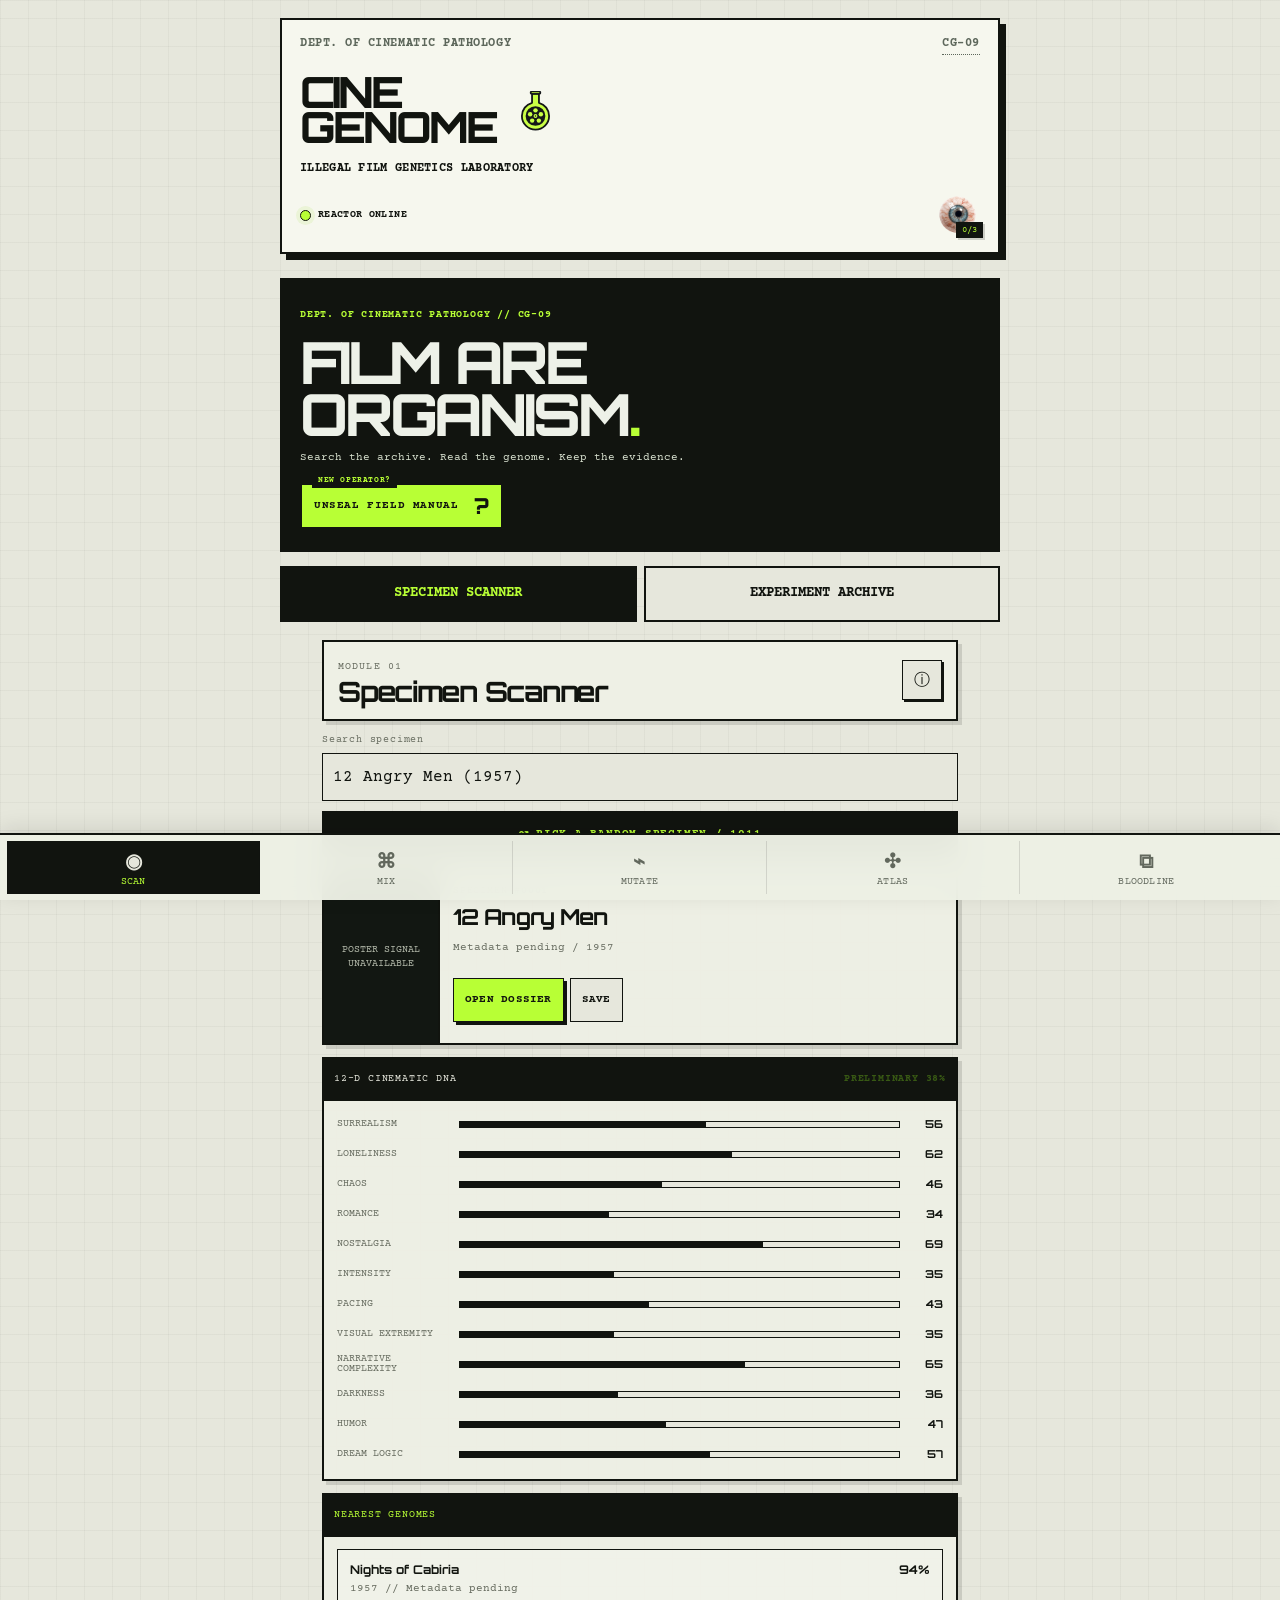
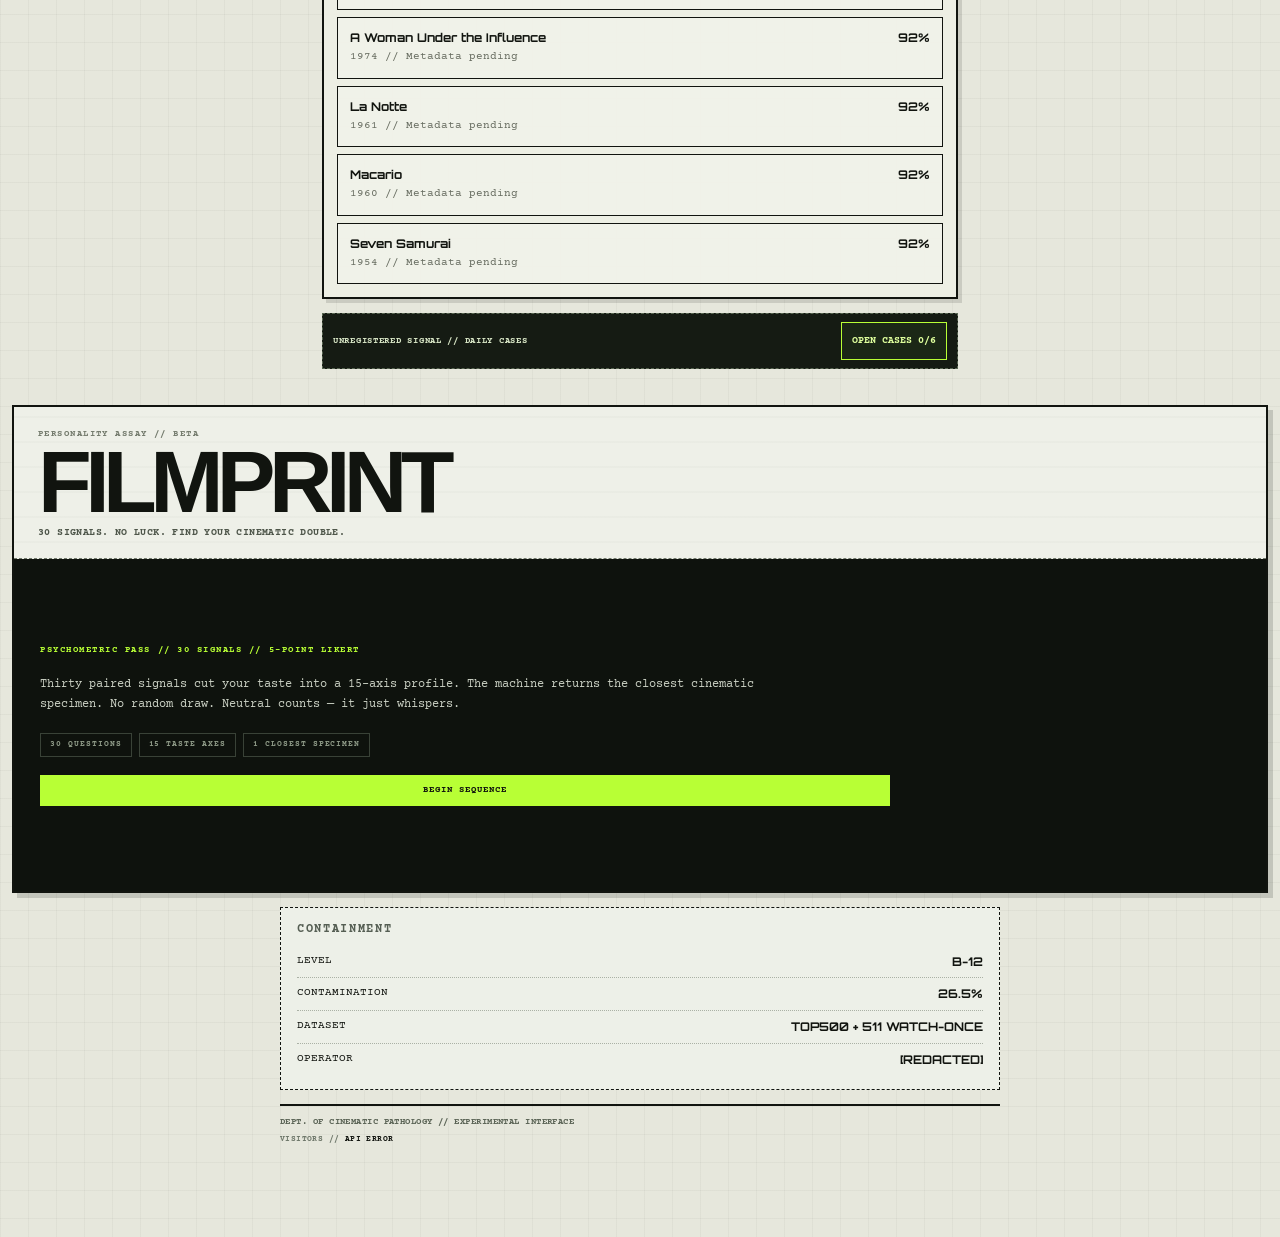
==== commit f8c14a88: "Add files via upload" ====
--- a/mobile/index.html
+++ b/mobile/index.html
@@ -14,6 +14,8 @@
   <link rel="stylesheet" href="../css/field-manual.css">
   <link rel="stylesheet" href="v49-mobile.css">
   <link rel="stylesheet" href="../css/quarantine.css">
+  <link rel="stylesheet" href="../css/dna-test.css">
+  <link rel="stylesheet" href="../css/yugen-archive.css">
 </head>
 <body>
   <div class="m-boot" id="mBoot">
@@ -199,6 +201,15 @@
     </section>
   </main>
 
+  <section class="m-dna-test-section" id="m-test-ur-dna" aria-labelledby="mDnaTestHeading">
+    <div class="dna-test-head">
+      <span>PERSONALITY ASSAY // BETA</span>
+      <h2 id="mDnaTestHeading">FILMPRINT</h2>
+      <p>30 SIGNALS. NO LUCK. FIND YOUR CINEMATIC DOUBLE.</p>
+    </div>
+    <div class="dna-test-console" data-dna-test></div>
+  </section>
+
   <section class="m-containment-card" aria-label="Containment status">
     <h2>CONTAINMENT</h2>
     <div><span>LEVEL</span><strong>B-12</strong></div>
@@ -207,14 +218,9 @@
     <div><span>OPERATOR</span><strong>[REDACTED]</strong></div>
   </section>
 
-  <div class="m-visitor-meter" aria-label="Total unique browser visitors">
-    <span>LAB ACCESS // TOTAL VISITORS</span>
-    <strong data-visitor-total aria-live="polite">—</strong>
-    <small data-visitor-status hidden></small>
-  </div>
-
   <footer class="m-mobile-footer">
     <span>DEPT. OF CINEMATIC PATHOLOGY // EXPERIMENTAL INTERFACE</span>
+    <span class="m-footer-visitors" aria-label="Total unique browser visitors">VISITORS // <strong data-visitor-total aria-live="polite">—</strong><small data-visitor-status hidden></small></span>
   </footer>
 
   <nav class="m-bottom-nav" id="mBottomNav" aria-label="Laboratory modules">
@@ -241,14 +247,14 @@
 
   <dialog class="m-dialog rx-dialog" id="mRxDialog">
     <div class="m-dialog-shell">
-      <header><span>DAILY RX // 3 DOSES</span><button data-close-dialog type="button" aria-label="Close prescription">×</button></header>
+      <header><span>DAILY DOSE // 3 / DAY</span><button data-close-dialog type="button" aria-label="Close prescription">×</button></header>
       <div class="m-dialog-body">
         <section class="m-rx-scan-stage" id="mRxScanStage" aria-live="polite">
           <span class="m-rx-scan-kicker" id="mRxDrawCount">DIAGNOSIS 1 / 3</span>
           <strong class="m-rx-scan-title">READING<br>YOU.</strong>
           <div class="m-rx-scan-rule"><span></span></div>
           <div class="m-rx-scan" id="mRxScan"></div>
-          <small class="m-rx-scan-footer">NO SAFE CHOICES // DAILY RX</small>
+          <small class="m-rx-scan-footer">NO SAFE CHOICES // DAILY DOSE</small>
         </section>
         <section class="m-rx-card-stage" id="mRxCardStage" hidden>
           <div class="m-rx-history" id="mRxHistory"></div>
@@ -265,7 +271,7 @@
             </button>
           </div>
           <span class="m-rx-click-hint" id="mRxHint">CLICK TO REVEAL</span>
-          <button class="m-rx-next-dose" id="mRxNextDoseBtn" type="button" hidden>NEXT RX // DOSE 2 OF 3 ↗</button>
+          <button class="m-rx-next-dose" id="mRxNextDoseBtn" type="button" hidden>NEXT DAILY DOSE // 2 OF 3 ↗</button>
           <div class="m-rx-reveal" id="mRxReveal" hidden></div>
         </section>
       </div>
@@ -360,15 +366,18 @@
   <script src="../data/movies.js"></script>
   <script src="../data/top500.js"></script>
   <script src="../data/top500-enriched.js"></script>
+  <script src="../data/fans250.js"></script>
   <script src="../data/watch-once-extra.js"></script>
   <script src="../data/dead-channel-300.js"></script>
   <script src="../js/dna-model.js"></script>
   <script src="../data/tmdb-config.js"></script>
   <script src="../js/tmdb.js"></script>
+  <script src="../js/yugen-archive.js"></script>
   <script src="../js/anomaly.js"></script>
   <script src="../js/picker-sfx.js"></script>
   <script src="mobile.js"></script>
   <script src="../js/quarantine.js"></script>
+  <script src="../js/dna-test.js"></script>
   <script src="../js/visitors.js"></script>
   <script src="../js/field-manual.js"></script>
 </body>
--- a/mobile/mobile.css
+++ b/mobile/mobile.css
@@ -715,3 +715,15 @@
   transform:none!important;
   opacity:1!important;
 }
+
+
+/* BETA 40 — same tactile green CTA language on mobile. */
+#mCrossbreedBtn,#mSaveMutation{
+  border:2px solid var(--ink)!important;
+  box-shadow:4px 4px 0 var(--ink)!important;
+  transition:transform .075s ease,box-shadow .075s ease,background .12s ease;
+}
+#mCrossbreedBtn:active,#mSaveMutation:active{
+  transform:translate(4px,4px)!important;
+  box-shadow:none!important;
+}
--- a/css/anomaly.css
+++ b/css/anomaly.css
@@ -327,3 +327,26 @@
 .creature-test-reset{display:block;width:100%;margin-top:9px}
 .creature-test-panel a{display:grid;place-items:center;margin-top:9px;text-decoration:none}
 @media(max-width:400px){.creature-test-buttons{grid-template-columns:repeat(2,minmax(0,1fr))}}
+
+/* Beta 15 progressive TRACE assistance. */
+.anomaly-case-assist{display:grid;gap:9px;margin-top:14px;padding-top:12px;border-top:1px dashed #46583f}
+.anomaly-integrity{display:grid;grid-template-columns:1fr auto;gap:5px 10px;align-items:center;padding:9px 10px;border:1px solid #374632;background:#0d140d}
+.anomaly-integrity>span{color:#9eae97;font:700 9px/1.2 "Courier Prime","Courier New",monospace;letter-spacing:.08em}
+.anomaly-integrity>b{color:#b8ff35;font:800 15px/1 "Orbitron",sans-serif}
+.anomaly-integrity>i{grid-column:1/-1;display:block;height:5px;background:#273225;overflow:hidden}
+.anomaly-integrity>i em{display:block;width:var(--integrity,100%);height:100%;background:#b8ff35;transition:width .25s ease}
+.anomaly-integrity>small{grid-column:1/-1;color:#758171;font:700 8px/1.35 "Courier Prime","Courier New",monospace}
+.anomaly-trace{padding:11px 11px 12px;border:1px solid #586b4e;background:#151f14}
+.anomaly-trace>small{display:block;color:#b8ff35;font:700 9px/1.3 "Courier Prime","Courier New",monospace;letter-spacing:.08em}
+.anomaly-trace>strong{display:block;margin-top:5px;color:#f0f7e9;font:800 11px/1.3 "Orbitron",sans-serif}
+.anomaly-trace>p{margin:7px 0 0!important;color:#becbb8!important;font-size:11px!important;line-height:1.48!important}
+.anomaly-trace>button,.anomaly-trace-request{width:100%;min-height:40px;margin-top:10px;padding:8px 10px;border:1px solid #b8ff35;background:#0d140d;color:#dfffac;text-align:left;cursor:pointer;font:700 10px/1.25 "Courier Prime","Courier New",monospace}
+.anomaly-trace>button span{float:right;color:#86967f;font-size:8px}
+.anomaly-trace>button:hover,.anomaly-trace>button:focus-visible,.anomaly-trace-request:hover,.anomaly-trace-request:focus-visible{background:#b8ff35;color:#11140f;outline:2px solid #b8ff35;outline-offset:2px}
+.anomaly-trace>button:hover span,.anomaly-trace>button:focus-visible span{color:#34402f}
+.anomaly-trace-request{margin-top:0;background:#1c2918;color:#b8ff35}
+.anomaly-trace-max{display:block;padding:9px;border:1px dashed #51604b;color:#85917f;font:700 9px/1.4 "Courier Prime","Courier New",monospace;text-align:center}
+.case-guidance-pulse{position:relative!important;z-index:4!important;outline:3px solid #b8ff35!important;outline-offset:4px!important;box-shadow:0 0 0 7px #b8ff3520,0 0 28px #b8ff354a!important;animation:caseGuidancePulse .75s ease-in-out 4!important}
+@keyframes caseGuidancePulse{0%,100%{filter:none}50%{filter:brightness(1.35)}}
+@media(max-width:430px){.anomaly-trace>button span{display:block;float:none;margin-top:3px}.anomaly-integrity>b{font-size:13px}}
+@media(prefers-reduced-motion:reduce){.case-guidance-pulse{animation:none!important}}
--- a/css/field-manual.css
+++ b/css/field-manual.css
@@ -85,6 +85,7 @@
 .field-manual-module-grid p{margin:0;font-size:12px}
 .field-manual-side{padding:15px;border-left:4px solid #b8ff35;background:#202b1e}
 .field-manual-side p{margin:7px 0 0}
+.field-manual-start-shortcut{margin:18px 0 6px}
 .field-manual-content p.field-manual-hint{margin-top:16px;color:#b5c4ac;font-size:11px}
 .field-manual-reward-track{display:grid;grid-template-columns:repeat(3,minmax(0,1fr));gap:7px;margin:22px 0}
 .field-manual-reward-track div{display:grid;gap:6px;min-width:0;padding:13px 8px;border:1px solid #b8ff35;background:#1d2b19;text-align:center}
--- a/css/dna-test.css
+++ b/css/dna-test.css
@@ -0,0 +1,901 @@
+/* ===== CINEGENOME ALT v49.13 BETA / TEST UR DNA ===== */
+.dna-test-section,.m-dna-test-section{
+  position:relative;margin-top:28px;border:2px solid #11140f;background:#eef0e8;color:#11140f;overflow:hidden;
+  box-shadow:5px 5px 0 rgba(17,20,15,.16)
+}
+.dna-test-section:before,.m-dna-test-section:before{
+  content:"";position:absolute;inset:0;pointer-events:none;opacity:.22;
+  background:repeating-linear-gradient(0deg,transparent 0 23px,rgba(54,69,49,.22) 24px,transparent 25px)
+}
+.dna-test-head{position:relative;z-index:1;padding:22px 24px 18px;border-bottom:1px dashed #6f776a}
+.dna-test-head>span{display:block;font:700 9px/1.3 "Courier Prime","Courier New",monospace;letter-spacing:.16em;color:#747b6d}
+.dna-test-head h2{margin:4px 0 6px;font:900 clamp(44px,7vw,88px)/.84 Arial Black,Impact,sans-serif;letter-spacing:-.075em;text-transform:uppercase}
+.dna-test-head p{max-width:760px;margin:0;font:700 10px/1.55 "Courier Prime","Courier New",monospace;color:#4e564a;letter-spacing:.04em}
+.dna-test-console{position:relative;z-index:1;min-height:330px;background:#0e120d;color:#e8eadf;padding:26px}
+.dna-test-intro{min-height:280px;display:grid;align-content:center;gap:18px;max-width:850px}
+.dna-test-console .lab-btn{border:1px solid #66725f;background:#151b14;color:#dfe5d7;padding:10px 13px;font:700 9px/1 "Courier Prime","Courier New",monospace;letter-spacing:.11em;cursor:pointer;text-transform:uppercase}
+.dna-test-console .lab-btn.primary{background:#b8ff35;border-color:#b8ff35;color:#11140f;font-weight:900}
+.dna-test-console .lab-btn:not(:disabled):hover{transform:translateY(-1px);filter:brightness(1.05)}
+.dna-test-index,.dna-question-code,.dna-result-label{font:700 9px/1.4 "Courier Prime","Courier New",monospace;letter-spacing:.17em;color:#b8ff35}
+
+/* BETA 40 — contextual field-note icons for FILMPRINT result terminology. */
+.dna-result-label{display:inline-flex;align-items:center;gap:7px;flex-wrap:wrap}
+.dna-genome-key-copy>span,.dna-phenotype-line>span,.dna-why-head>span,.dna-connection-head>span,.dna-near-head>span,.dna-profile-title-line{display:inline-flex;align-items:center;gap:6px}
+.dna-match>span{display:inline-flex;align-items:center;gap:6px}
+.dna-profile-title-line{min-width:0}
+.dna-info-btn{
+  width:18px;height:18px;min-width:18px;padding:0;border:1px solid #5b6c55;border-radius:50%;
+  background:#0a0f09;color:#b8ff35;display:inline-grid;place-items:center;vertical-align:middle;
+  font:900 10px/1 Georgia,serif;text-transform:none;letter-spacing:0;cursor:pointer;
+  box-shadow:0 0 0 1px rgba(184,255,53,.03),inset 0 0 0 1px rgba(184,255,53,.02);
+  transition:transform .08s ease,background .08s ease,color .08s ease,border-color .08s ease,box-shadow .08s ease;
+}
+.dna-info-btn:hover,.dna-info-btn:focus-visible{background:#b8ff35;color:#071006;border-color:#b8ff35;box-shadow:0 0 14px rgba(184,255,53,.20);outline:none;transform:translateY(-1px)}
+.dna-info-btn:active{transform:translate(1px,1px);box-shadow:none}
+.dna-info-dialog{width:min(520px,calc(100vw - 28px));padding:0;border:1px solid #60725a;background:#090e09;color:#e7ece2;box-shadow:10px 10px 0 rgba(0,0,0,.42)}
+.dna-info-dialog::backdrop{background:rgba(3,6,3,.78);backdrop-filter:blur(2px)}
+.dna-info-shell{position:relative;padding:22px 24px 24px;border-left:4px solid #b8ff35;background:linear-gradient(135deg,rgba(184,255,53,.045),transparent 46%),#090e09}
+.dna-info-shell:before{content:"FIELD NOTE // READ ONLY";position:absolute;right:20px;top:18px;color:#52604e;font:700 6px/1 "Courier Prime","Courier New",monospace;letter-spacing:.12em}
+.dna-info-shell>small{display:block;margin-bottom:9px;color:#b8ff35;font:700 7px/1.2 "Courier Prime","Courier New",monospace;letter-spacing:.13em}
+.dna-info-shell h4{margin:0 44px 10px 0;color:#f0f4eb;font:900 20px/.95 Arial Black,Impact,sans-serif;letter-spacing:-.025em}
+.dna-info-shell p{margin:0;max-width:54ch;color:#bdc8b7;font:10px/1.65 "Courier Prime","Courier New",monospace}
+.dna-info-close{position:absolute;right:14px;top:13px;width:30px;height:30px;border:1px solid #3e4b3a;background:#0d130c;color:#8b9985;cursor:pointer;font:700 17px/1 Arial,sans-serif}
+.dna-info-close:hover,.dna-info-close:focus-visible{border-color:#b8ff35;color:#b8ff35;outline:none}
+@media(max-width:760px){
+  .dna-info-dialog{width:min(94vw,520px)}
+  .dna-info-shell{padding:20px 18px 21px}
+  .dna-info-shell:before{display:none}
+  .dna-info-shell h4{font-size:18px}
+}
+.dna-test-intro p{max-width:760px;margin:0;font:12px/1.7 "Courier Prime","Courier New",monospace;color:#cbd1c4}
+.dna-test-intro p b{color:#fff}
+.dna-test-meta{display:flex;flex-wrap:wrap;gap:7px}
+.dna-test-meta span{border:1px solid #394237;padding:7px 9px;font:700 8px/1 "Courier Prime","Courier New",monospace;letter-spacing:.12em;color:#8e9a87}
+.dna-resume{justify-self:start;border:0;background:transparent;color:#9ea99a;padding:0;font:700 9px/1.3 "Courier Prime","Courier New",monospace;text-decoration:underline;cursor:pointer}
+.dna-test-question{max-width:900px;margin:0 auto;min-height:310px;display:flex;flex-direction:column;justify-content:center}
+.dna-test-progressline{display:flex;justify-content:space-between;gap:20px;align-items:end;font:700 9px/1.3 "Courier Prime","Courier New",monospace;color:#7f8a79;letter-spacing:.1em}
+.dna-test-progressline b{color:#b8ff35;font-size:11px}
+.dna-test-progress{height:3px;background:#273025;margin:8px 0 25px;overflow:hidden}
+.dna-test-progress i{display:block;height:100%;background:#b8ff35;transition:width .2s ease}
+.dna-test-question h3{max-width:820px;margin:8px 0 27px;font:800 clamp(20px,3vw,34px)/1.15 Arial,Helvetica,sans-serif;letter-spacing:-.03em;color:#f3f4ed}
+.likert-shell{position:relative;padding:8px 0 0}
+/* One authored rail for both the native thumb and the five station dots. The
+   20px thumb travels from x=10px to width-10px, so the rail and station
+   centers use those exact same endpoints. */
+.likert-shell:before{content:"";position:absolute;z-index:0;left:10px;right:10px;top:24px;height:3px;background:#5c6757;pointer-events:none}
+.likert-range{position:relative;z-index:3;width:100%;height:34px;margin:0;appearance:none;-webkit-appearance:none;background:transparent;cursor:pointer}
+.likert-range::-webkit-slider-runnable-track{height:3px;background:transparent;border-radius:0}
+.likert-range::-webkit-slider-thumb{-webkit-appearance:none;width:20px;height:20px;margin-top:-8.5px;border-radius:50%;border:4px solid #0e120d;background:#b8ff35;box-shadow:0 0 0 2px #b8ff35}
+.likert-range::-moz-range-track{height:3px;background:transparent;border:0}
+.likert-range::-moz-range-progress{height:3px;background:transparent}
+.likert-range::-moz-range-thumb{box-sizing:border-box;width:20px;height:20px;border-radius:50%;border:4px solid #0e120d;background:#b8ff35;box-shadow:0 0 0 2px #b8ff35}
+/* Do not pretend NEUTRAL is selected before the user has actually answered. */
+.likert-shell:not(.is-touched) .likert-range::-webkit-slider-thumb{background:transparent;border-color:transparent;box-shadow:none}
+.likert-shell:not(.is-touched) .likert-range::-moz-range-thumb{background:transparent;border-color:transparent;box-shadow:none}
+.likert-dots{position:absolute;z-index:4;left:0;right:0;top:15px;display:flex;justify-content:space-between;pointer-events:none}
+.likert-dots button{pointer-events:auto;width:20px;height:20px;padding:0;border-radius:50%;background:transparent;border:0;cursor:pointer;position:relative}
+.likert-dots button:before{content:"";position:absolute;left:6px;top:6px;width:8px;height:8px;border-radius:50%;background:#737e6e;border:2px solid #0e120d;box-sizing:border-box;box-shadow:0 0 0 1px #566151}
+.likert-dots button:hover:before,.likert-dots button:focus-visible:before{box-shadow:0 0 0 2px #b8ff35}
+.likert-dots button.is-on:before{background:#b8ff35;box-shadow:0 0 0 1px #b8ff35}
+.likert-ends{display:grid;grid-template-columns:1fr auto 1fr;align-items:start;gap:12px;margin-top:4px;font:700 8px/1.35 "Courier Prime","Courier New",monospace;letter-spacing:.08em;color:#788374}
+.likert-ends span:last-child{text-align:right}
+.likert-ends b{min-width:150px;text-align:center;color:#e8eadf;font-size:9px;letter-spacing:.12em}
+.likert-shell:not(.is-touched) .likert-ends b{color:#6d7868}
+.dna-question-actions{display:flex;justify-content:space-between;gap:12px;margin-top:26px}
+.dna-question-actions .lab-btn{min-width:120px}
+.dna-question-actions .lab-btn:disabled{opacity:.3;cursor:not-allowed}
+.dna-touch-hint{margin-top:10px;color:#6d7868;font:700 8px/1.3 "Courier Prime","Courier New",monospace;letter-spacing:.08em}
+.dna-result{display:grid;gap:18px}
+.dna-result-grid{display:grid;grid-template-columns:160px minmax(0,1fr);gap:22px;align-items:stretch}
+.dna-result-poster{position:relative;min-height:238px;border:1px solid #3b4638;background:repeating-linear-gradient(135deg,#111710 0 9px,#151c14 9px 18px);overflow:hidden}
+.dna-result-poster img{position:absolute;inset:0;width:100%;height:100%;object-fit:cover}
+.dna-result-poster-fallback{position:absolute;inset:0;display:grid;place-items:center;text-align:center;color:#4e5b49;font:900 38px/.9 Arial Black,Impact,sans-serif;letter-spacing:-.05em}
+.dna-result-copy{min-width:0;align-self:center}
+.dna-rank{font:700 8px/1.3 "Courier Prime","Courier New",monospace;letter-spacing:.15em;color:#7e8978}
+.dna-result-copy h3{margin:5px 0 10px;font:900 clamp(31px,5vw,60px)/.88 Arial Black,Impact,sans-serif;letter-spacing:-.065em;color:#f1f3ea;text-transform:uppercase}
+.dna-match{display:flex;align-items:baseline;gap:10px;margin:12px 0}
+.dna-match strong{font:900 32px/1 Arial Black,Impact,sans-serif;color:#b8ff35}
+.dna-match span{font:700 8px/1.2 "Courier Prime","Courier New",monospace;letter-spacing:.14em;color:#899482}
+.dna-result-copy p{max-width:680px;font:11px/1.65 "Courier Prime","Courier New",monospace;color:#bec6b7}
+.dna-reasons{display:flex;flex-wrap:wrap;gap:6px;margin-top:12px}
+.dna-reasons span{display:flex;gap:8px;border:1px solid #384236;padding:6px 8px;font:700 8px/1 "Courier Prime","Courier New",monospace;color:#899482}
+.dna-reasons b{color:#d9dfd2}
+.dna-near{display:grid;grid-template-columns:auto repeat(3,minmax(0,1fr));gap:6px;align-items:center;border-top:1px dashed #3b4538;padding-top:14px;font:700 8px/1.35 "Courier Prime","Courier New",monospace;color:#74806f}
+.dna-near>b{border-left:1px solid #2f382d;padding-left:10px;color:#b3bba9;font-size:9px}
+.dna-near small{color:#667061}
+.dna-result-actions{display:flex;align-items:center;gap:14px;flex-wrap:wrap}
+.dna-result-actions small{font:700 8px/1.35 "Courier Prime","Courier New",monospace;color:#697463}
+
+/* BETA 7 — explain why the user's taste DNA converges with the matched film. */
+.dna-why{display:grid;gap:10px;padding:16px 17px;border:1px solid #3a4637;background:linear-gradient(180deg,#121811 0%,#0f140e 100%);box-shadow:inset 3px 0 0 #b8ff35}
+.dna-why-head{display:flex;justify-content:space-between;align-items:baseline;gap:14px}
+.dna-why-head span{font:900 13px/1 Arial Black,Impact,sans-serif;letter-spacing:-.025em;color:#b8ff35}
+.dna-why-head small{font:700 8px/1.3 "Courier Prime","Courier New",monospace;letter-spacing:.09em;color:#687363;text-align:right}
+.dna-why p{margin:0;max-width:920px;font:10px/1.7 "Courier Prime","Courier New",monospace;color:#aeb7a8}
+.dna-why .dna-why-lede{font-size:12px;line-height:1.55;color:#edf0e7}
+.dna-why-evidence{display:grid;grid-template-columns:repeat(3,minmax(0,1fr));gap:7px;margin-top:2px}
+.dna-why-evidence span{display:grid;gap:4px;padding:8px 9px;border:1px solid #303a2e;background:#0c110b}
+.dna-why-evidence b{font:700 8px/1.25 "Courier Prime","Courier New",monospace;letter-spacing:.09em;color:#d9dfd2}
+.dna-why-evidence em{font:700 8px/1.25 "Courier Prime","Courier New",monospace;font-style:normal;color:#b8ff35}
+.dna-why-note{padding-top:8px;border-top:1px dashed #33402f;font:700 8px/1.55 "Courier Prime","Courier New",monospace;letter-spacing:.03em;color:#697563}
+
+/* BETA 6 — visible 15-axis DNA strand. */
+.dna-profile{border-top:1px dashed #3b4538;border-bottom:1px dashed #3b4538;padding:16px 0 18px}
+.dna-profile-head{display:flex;justify-content:space-between;align-items:end;gap:16px;margin-bottom:14px}
+.dna-profile-head>div{display:grid;gap:4px}
+.dna-profile-head span,.dna-share-head b{font:700 9px/1.3 "Courier Prime","Courier New",monospace;letter-spacing:.15em;color:#b8ff35}
+.dna-profile-head b{font:700 10px/1.2 "Courier Prime","Courier New",monospace;letter-spacing:.08em;color:#dce2d5}
+.dna-profile-head small,.dna-share-head small{font:700 8px/1.3 "Courier Prime","Courier New",monospace;letter-spacing:.08em;color:#687363}
+.dna-profile-grid{display:grid;grid-template-columns:repeat(3,minmax(0,1fr));gap:10px 16px}
+.dna-profile-axis>div{display:flex;justify-content:space-between;gap:10px;margin-bottom:5px;font:700 8px/1.2 "Courier Prime","Courier New",monospace;letter-spacing:.07em;color:#929d8d}
+.dna-profile-axis>div b{color:#dce2d5}
+.dna-profile-axis>i{display:block;height:4px;background:#2e382d;overflow:hidden}
+.dna-profile-axis>i>em{display:block;height:100%;background:#b8ff35}
+
+/* Export cards are rendered locally with Canvas; no external share-card service. */
+.dna-share{display:grid;gap:10px;padding:14px;border:1px solid #354033;background:#111610}
+.dna-share-head{display:flex;align-items:center;justify-content:space-between;gap:12px}
+.dna-share-buttons{display:grid;grid-template-columns:repeat(4,minmax(0,1fr));gap:7px}
+.dna-share-buttons .lab-btn{min-width:0;padding:10px 7px}
+.dna-share-buttons .lab-btn:disabled{opacity:.45;cursor:wait}
+.dna-share-status{color:#6f7b6b;font:700 8px/1.35 "Courier Prime","Courier New",monospace;letter-spacing:.06em}
+
+/* Visitor stays tiny in the footer. */
+.footer-visitors{white-space:nowrap;color:#747d70;font:700 8px/1.2 "Courier Prime","Courier New",monospace;letter-spacing:.08em}
+.footer-visitors strong{color:#a8b1a1;font-size:9px}
+.footer-visitors small{display:none!important}
+.m-dna-test-section{margin:18px 12px 0}
+.m-footer-visitors{display:block!important;margin-top:5px;color:#6f786b!important;font:700 8px/1.3 "Courier Prime","Courier New",monospace!important;letter-spacing:.08em}
+.m-footer-visitors strong{color:#11140f}
+.m-footer-visitors small{display:none!important}
+
+/* BETA 4 — DNA is a real sidebar module, not a footer block. */
+.dna-nav-btn{
+  width:100%;
+  flex:0 0 auto;
+  border:1px solid var(--ink);
+  background:var(--ink);
+  color:var(--paper);
+  box-shadow:3px 3px 0 rgba(17,20,15,.16);
+}
+.dna-nav-btn small{color:#aeb5a7!important}
+.dna-nav-btn b{color:var(--acid);font-size:15px;line-height:1}
+.dna-nav-btn:hover{background:#181d16;color:#fff;transform:translateX(2px)}
+.dna-nav-btn.is-active{background:var(--ink);color:var(--acid);box-shadow:inset 4px 0 0 var(--acid),3px 3px 0 rgba(17,20,15,.16)}
+.dna-nav-btn.is-active span{color:var(--acid)!important}
+.dna-nav-btn.is-active small{color:#aeb5a7!important}
+.sidebar-containment{
+  margin-top:0!important;
+  flex:0 0 auto;
+  background:rgba(255,255,255,.16);
+}
+.dna-test-section.view{margin-top:16px}
+
+@media(max-width:760px){
+  .dna-test-section{margin-top:18px}
+  .dna-test-head{padding:18px 16px 15px}
+  .dna-test-head h2{font-size:48px}
+  .dna-test-console{padding:18px 15px;min-height:370px}
+  .dna-test-intro{min-height:330px}
+  .dna-test-question{min-height:350px}
+  .dna-test-question h3{font-size:23px;margin-bottom:22px}
+  .likert-ends{grid-template-columns:1fr 1fr;gap:7px}
+  .likert-ends b{grid-column:1/-1;grid-row:1;min-width:0;margin-bottom:4px}
+  .likert-ends span{grid-row:2}
+  .dna-question-actions .lab-btn{min-width:0;flex:1}
+  .dna-result-grid{grid-template-columns:92px minmax(0,1fr);gap:13px}
+  .dna-result-poster{min-height:138px}
+  .dna-result-copy h3{font-size:29px}
+  .dna-match strong{font-size:25px}
+  .dna-near{grid-template-columns:1fr}
+  .dna-near>b{border-left:0;border-top:1px dotted #313b2f;padding:6px 0 0}
+  .dna-profile-head{align-items:start;flex-direction:column;gap:5px}
+  .dna-profile-grid{grid-template-columns:1fr 1fr;gap:10px 12px}
+  .dna-share-head{align-items:start;flex-direction:column;gap:4px}
+  .dna-share-buttons{grid-template-columns:1fr 1fr}
+}
+
+@media (max-width:720px){
+  .dna-why{padding:13px}
+  .dna-why-head{align-items:flex-start;flex-direction:column;gap:4px}
+  .dna-why-head small{text-align:left}
+  .dna-why-evidence{grid-template-columns:1fr}
+}
+
+/* BETA 8 — modular share-card composer. */
+.dna-share-options{display:grid;grid-template-columns:repeat(4,minmax(0,1fr));gap:7px}
+.dna-share-options label{position:relative;display:flex;align-items:center;min-height:38px;border:1px solid #354033;background:#0c110b;cursor:pointer;user-select:none;transition:border-color .14s ease,background .14s ease,transform .14s ease}
+.dna-share-options label:hover{border-color:#687563;transform:translateY(-1px)}
+.dna-share-options input{position:absolute;opacity:0;pointer-events:none}
+.dna-share-options span{display:flex;align-items:center;gap:8px;width:100%;padding:9px 10px;color:#737e70;font:700 8px/1.25 "Courier Prime","Courier New",monospace;letter-spacing:.08em}
+.dna-share-options span:before{content:"";flex:0 0 10px;width:10px;height:10px;border:1px solid #596655;background:#151c14;box-shadow:inset 0 0 0 2px #0c110b}
+.dna-share-options input:checked+span{color:#dfe5d8;background:#151c14}
+.dna-share-options input:checked+span:before{background:#b8ff35;border-color:#b8ff35}
+.dna-share-options input:focus-visible+span{outline:2px solid #b8ff35;outline-offset:-2px}
+@media(max-width:760px){.dna-share-options{grid-template-columns:1fr 1fr}}
+
+/* BETA 9 — deeper diagnosis, honest mismatch readout, poster-ready export composer. */
+.dna-diagnosis,.dna-friction{display:grid;gap:10px;padding:16px 17px;border:1px solid #354033;background:#10160f}
+.dna-diagnosis{box-shadow:inset 3px 0 0 #eef0e8}
+.dna-diagnosis-head,.dna-friction-head{display:flex;justify-content:space-between;align-items:baseline;gap:14px}
+.dna-diagnosis-head span,.dna-friction-head span{font:900 13px/1 Arial Black,Impact,sans-serif;letter-spacing:-.025em;color:#eef0e8}
+.dna-diagnosis-head small,.dna-friction-head small{font:700 8px/1.3 "Courier Prime","Courier New",monospace;letter-spacing:.09em;color:#687363;text-align:right}
+.dna-diagnosis p,.dna-friction p{margin:0;max-width:960px;font:10px/1.7 "Courier Prime","Courier New",monospace;color:#adb7a7}
+.dna-diagnosis .dna-diagnosis-lede{font-size:13px;line-height:1.5;color:#b8ff35}
+.dna-diagnosis-readout{display:grid;grid-template-columns:1fr 1fr;gap:8px}
+.dna-diagnosis-readout span{padding:9px 10px;border:1px solid #2f392d;background:#0b100a;font:700 8px/1.55 "Courier Prime","Courier New",monospace;color:#7e8a78}
+.dna-friction{border-style:dashed;background:#0d120c}
+.dna-friction-head span{color:#b8ff35}
+.dna-friction-evidence{display:grid;grid-template-columns:repeat(2,minmax(0,1fr));gap:7px}
+.dna-friction-evidence span{display:grid;gap:4px;padding:8px 9px;border:1px solid #303a2e;background:#0a0f09}
+.dna-friction-evidence b{font:700 8px/1.25 "Courier Prime","Courier New",monospace;letter-spacing:.09em;color:#d9dfd2}
+.dna-friction-evidence em{font:700 8px/1.25 "Courier Prime","Courier New",monospace;font-style:normal;color:#b8ff35}
+.dna-friction>small{font:700 8px/1.55 "Courier Prime","Courier New",monospace;color:#687363}
+.dna-share-options{grid-template-columns:repeat(3,minmax(0,1fr))}
+@media(max-width:760px){
+  .dna-diagnosis-head,.dna-friction-head{align-items:flex-start;flex-direction:column;gap:4px}
+  .dna-diagnosis-head small,.dna-friction-head small{text-align:left}
+  .dna-diagnosis-readout,.dna-friction-evidence{grid-template-columns:1fr}
+  .dna-share-options{grid-template-columns:1fr 1fr}
+}
+
+/* Beta 10 — premium per-film specimen bio + decimal DNA fingerprint */
+.dna-specimen-bio{display:grid;gap:10px;padding:16px 17px;border:1px solid #465442;background:linear-gradient(135deg,#111711 0%,#0c120c 100%);box-shadow:inset 3px 0 0 #87947f}
+.dna-specimen-bio-head{display:flex;justify-content:space-between;align-items:baseline;gap:14px}
+.dna-specimen-bio-head span{font:900 13px/1 Arial Black,Impact,sans-serif;letter-spacing:-.025em;color:#eef0e8}
+.dna-specimen-bio-head small{font:700 8px/1.3 "Courier Prime","Courier New",monospace;letter-spacing:.08em;color:#7f8a79;text-align:right}
+.dna-specimen-bio p{margin:0;max-width:960px;font:10px/1.7 "Courier Prime","Courier New",monospace;color:#aeb7a8}
+.dna-specimen-bio .dna-specimen-bio-lede{font-size:12px;line-height:1.55;color:#dfe5da}
+.dna-specimen-bio-axis{display:grid;grid-template-columns:repeat(3,minmax(0,1fr));gap:7px}
+.dna-specimen-bio-axis span{display:flex;justify-content:space-between;align-items:center;gap:8px;padding:8px 9px;border:1px solid #303a2e;background:#0a0f09}
+.dna-specimen-bio-axis b{font:700 8px/1.25 "Courier Prime","Courier New",monospace;letter-spacing:.08em;color:#cbd3c5}
+.dna-specimen-bio-axis em{font:900 9px/1 "Courier Prime","Courier New",monospace;font-style:normal;color:#b8ff35}
+@media(max-width:760px){.dna-specimen-bio-head{align-items:flex-start;flex-direction:column;gap:4px}.dna-specimen-bio-head small{text-align:left}.dna-specimen-bio-axis{grid-template-columns:1fr}}
+
+/* BETA 20 — switchable SELF / SPECIMEN / OVERLAY DNA reader. */
+.dna-profile-switch{
+  display:inline-grid;grid-template-columns:repeat(3,minmax(0,1fr));
+  width:min(390px,100%);margin:0 0 13px;border:1px solid #3b4937;background:#0d120c;
+}
+.dna-profile-switch button{
+  min-height:34px;padding:7px 10px;border:0;border-right:1px solid #3b4937;
+  background:transparent;color:#737e70;cursor:pointer;
+  font:700 8px/1 "Courier Prime","Courier New",monospace;letter-spacing:.12em;
+}
+.dna-profile-switch button:last-child{border-right:0}
+.dna-profile-switch button:hover,.dna-profile-switch button:focus-visible{color:#e4eadf;outline:1px solid #b8ff35;outline-offset:-3px}
+.dna-profile-switch button.is-active{background:#b8ff35;color:#11140f}
+.dna-profile-head-right{display:flex;flex-direction:column;align-items:flex-end;gap:7px;text-align:right}
+.dna-profile-overlay-key{display:flex;align-items:center;justify-content:flex-end;gap:12px;color:#8c9788;font:700 7px/1.2 "Courier Prime","Courier New",monospace;letter-spacing:.08em}
+.dna-profile-overlay-key[hidden]{display:none!important}
+.dna-profile-overlay-key span{display:flex;align-items:center;gap:6px;white-space:nowrap}
+.dna-profile-overlay-key span b{font:700 7px/1.2 "Courier Prime","Courier New",monospace;color:#8c9788;letter-spacing:.08em}
+.dna-profile-overlay-key span i{width:9px;height:9px;border-radius:50%;background:#b8ff35;box-shadow:0 0 0 1px #b8ff35;flex:0 0 9px}
+.dna-profile-overlay-key .is-film i{background:#0d120c;box-shadow:0 0 0 2px #0d120c,0 0 0 3px #dce2d5}
+.dna-profile-overlay-key .is-self b{color:#a9b5a4}
+.dna-profile-overlay-key .is-film b{color:#a9b5a4}
+.dna-profile-axis.is-specimen>i>em{background:#dce2d5}
+.dna-profile-axis.is-specimen>div b{color:#dce2d5}
+.dna-profile-axis-overlay>div b{display:flex;gap:10px;align-items:center;font-size:7px;white-space:nowrap}
+.dna-profile-axis-overlay>div b em,.dna-profile-axis-overlay>div b strong{font:700 7px/1.2 "Courier Prime","Courier New",monospace;font-style:normal}
+.dna-profile-axis-overlay>div b em{color:#b8ff35}
+.dna-profile-axis-overlay>div b strong{color:#dce2d5}
+.dna-overlay-rail{position:relative!important;overflow:visible!important;height:4px!important;background:#2e382d!important}
+.dna-overlay-rail:before{content:"";position:absolute;inset:-5px 0;pointer-events:none}
+.dna-overlay-self,.dna-overlay-film{position:absolute;top:50%;transform:translate(-50%,-50%);width:9px;height:9px;border-radius:50%;z-index:2}
+.dna-overlay-self{background:#b8ff35;box-shadow:0 0 0 2px #0d120c,0 0 0 3px #b8ff35}
+.dna-overlay-film{background:#0d120c;box-shadow:0 0 0 2px #0d120c,0 0 0 3px #dce2d5}
+@media(max-width:760px){
+  .dna-profile-switch{width:100%}
+  .dna-profile-head-right{width:100%;align-items:flex-start;text-align:left}
+  .dna-profile-overlay-key{justify-content:flex-start;flex-wrap:wrap;gap:8px 12px}
+  .dna-profile-axis-overlay>div b{gap:7px;font-size:6px}
+  .dna-profile-axis-overlay>div b em,.dna-profile-axis-overlay>div b strong{font-size:6px}
+}
+
+/* BETA 25 — shareable GENOME KEY, friend crosscheck, quieter export drawer. */
+.dna-result-toolbar{display:flex;align-items:flex-start;justify-content:space-between;gap:18px}
+.dna-genome-key{display:grid;grid-template-columns:auto auto;align-items:center;gap:7px 12px;min-width:360px;padding:10px 11px;border:1px solid #354033;background:#0c110b;box-shadow:inset 3px 0 0 #b8ff35}
+.dna-genome-key-copy{display:grid;gap:2px}
+.dna-genome-key-copy span{font:900 9px/1 Arial Black,Impact,sans-serif;color:#b8ff35;letter-spacing:.06em}
+.dna-genome-key-copy small{font:700 6px/1.25 "Courier Prime","Courier New",monospace;color:#6d7869;letter-spacing:.09em}
+.dna-genome-key code{justify-self:end;color:#e2e8dc;font:700 10px/1 "Courier Prime","Courier New",monospace;letter-spacing:.055em;white-space:nowrap}
+.dna-genome-key-actions{grid-column:1/-1;display:grid;grid-template-columns:1fr 1fr;gap:6px}
+.dna-genome-key-actions button{min-height:28px;border:1px solid #3b4937;background:#111710;color:#99a495;cursor:pointer;font:700 7px/1 "Courier Prime","Courier New",monospace;letter-spacing:.1em}
+.dna-genome-key-actions button:hover,.dna-genome-key-actions button:focus-visible{border-color:#b8ff35;color:#b8ff35;outline:none}
+.dna-genome-key>em{grid-column:1/-1;min-height:8px;color:#b8ff35;font:700 6px/1.2 "Courier Prime","Courier New",monospace;font-style:normal;letter-spacing:.08em}
+
+.dna-compare-panel{display:grid;gap:10px;padding:14px 15px;border:1px solid #4a5946;background:linear-gradient(135deg,#101710,#0a100a);box-shadow:inset 3px 0 0 #b8ff35}
+.dna-compare-panel[hidden]{display:none!important}
+.dna-compare-panel-head{display:flex;align-items:flex-start;justify-content:space-between;gap:14px}
+.dna-compare-panel-head>div{display:grid;gap:3px}
+.dna-compare-panel-head span{font:900 13px/1 Arial Black,Impact,sans-serif;color:#eef0e8;letter-spacing:-.02em}
+.dna-compare-panel-head small{font:700 7px/1.3 "Courier Prime","Courier New",monospace;color:#778273;letter-spacing:.09em}
+.dna-compare-panel-head button{width:28px;height:28px;border:1px solid #354033;background:#0a0f09;color:#879381;cursor:pointer;font:700 16px/1 Arial,sans-serif}
+.dna-compare-panel-head button:hover{border-color:#b8ff35;color:#b8ff35}
+.dna-compare-entry{display:grid;grid-template-columns:minmax(0,1fr) auto;gap:8px}
+.dna-compare-entry input{min-width:0;border:1px solid #354033;background:#080d08;color:#e6ebe1;padding:10px 11px;font:700 10px/1 "Courier Prime","Courier New",monospace;letter-spacing:.07em;text-transform:uppercase}
+.dna-compare-entry input:focus{outline:1px solid #b8ff35;border-color:#b8ff35}
+.dna-compare-hint{font:700 7px/1.45 "Courier Prime","Courier New",monospace;color:#64705f;letter-spacing:.055em}
+.dna-compare-output{display:grid;grid-template-columns:160px minmax(180px,.75fr) minmax(0,1.55fr);gap:8px}
+.dna-compare-output[hidden]{display:none!important}
+.dna-compare-score,.dna-compare-specimen,.dna-compare-signals>div{border:1px solid #303a2e;background:#090e09;padding:11px}
+.dna-compare-score{display:grid;align-content:center;gap:2px}
+.dna-compare-score strong{font:900 30px/.9 Arial Black,Impact,sans-serif;color:#b8ff35;letter-spacing:-.05em}
+.dna-compare-score span,.dna-compare-specimen span,.dna-compare-signals span{font:700 7px/1.25 "Courier Prime","Courier New",monospace;color:#778273;letter-spacing:.1em}
+.dna-compare-score small{margin-top:5px;font:700 6px/1.35 "Courier Prime","Courier New",monospace;color:#566151}
+.dna-compare-specimen{display:grid;align-content:center;gap:6px}
+.dna-compare-specimen b{font:900 16px/.98 Arial Black,Impact,sans-serif;color:#e8ece4;text-transform:uppercase}
+.dna-compare-signals{display:grid;grid-template-columns:1fr 1fr;gap:8px}
+.dna-compare-signals>div{display:grid;align-content:start;gap:6px}
+.dna-compare-signals b{display:flex;justify-content:space-between;gap:8px;border-top:1px dotted #2e392c;padding-top:5px;font:700 8px/1.2 "Courier Prime","Courier New",monospace;color:#b8c1b2}
+.dna-compare-signals b em{color:#b8ff35;font-style:normal}
+.dna-compare-error{grid-column:1/-1;border:1px solid #53614f;background:#0a0f09;padding:11px;color:#b8ff35;font:700 8px/1.35 "Courier Prime","Courier New",monospace;letter-spacing:.07em}
+
+/* Near Mutations remains part of the diagnosis; export controls no longer compete with it. */
+.dna-near{display:grid;grid-template-columns:1fr;gap:9px;padding:14px 15px;border:1px solid #354033;border-top:1px solid #50604b;background:#0d120c}
+.dna-near-head{display:flex;align-items:baseline;justify-content:space-between;gap:12px}
+.dna-near-head span{font:900 12px/1 Arial Black,Impact,sans-serif;color:#eef0e8;letter-spacing:-.02em}
+.dna-near-head small{font:700 7px/1.25 "Courier Prime","Courier New",monospace;color:#687363;letter-spacing:.08em;text-align:right}
+.dna-near-grid{display:grid;grid-template-columns:repeat(3,minmax(0,1fr));gap:7px}
+.dna-near-grid>b{display:grid;gap:4px;border:1px solid #303a2e;background:#090e09;padding:9px 10px;min-width:0}
+.dna-near-grid em{font:700 7px/1 "Courier Prime","Courier New",monospace;color:#b8ff35;font-style:normal;letter-spacing:.1em}
+.dna-near-grid strong{overflow:hidden;text-overflow:ellipsis;white-space:nowrap;font:700 9px/1.25 "Courier Prime","Courier New",monospace;color:#c6cec0}
+
+.dna-share{display:block;padding:0;border:1px solid #354033;background:#0d120c}
+.dna-share-toggle{width:100%;display:flex;align-items:center;justify-content:space-between;gap:14px;padding:12px 14px;border:0;background:#0d120c;color:inherit;cursor:pointer;text-align:left}
+.dna-share-toggle:hover,.dna-share-toggle:focus-visible{background:#111811;outline:1px solid #b8ff35;outline-offset:-3px}
+.dna-share-toggle>span{display:grid;gap:3px}
+.dna-share-toggle b{font:900 11px/1 Arial Black,Impact,sans-serif;color:#e6ebe1;letter-spacing:-.01em}
+.dna-share-toggle small{font:700 7px/1.25 "Courier Prime","Courier New",monospace;color:#667061;letter-spacing:.08em}
+.dna-share-toggle em{font:700 7px/1 "Courier Prime","Courier New",monospace;color:#b8ff35;font-style:normal;letter-spacing:.1em;white-space:nowrap}
+.dna-share.is-open .dna-share-toggle{border-bottom:1px solid #354033;background:#101610}
+.dna-share-drawer{display:grid;gap:10px;padding:12px 14px 14px}
+.dna-share-drawer[hidden]{display:none!important}
+
+@media(max-width:760px){
+  .dna-result-toolbar{display:grid;grid-template-columns:1fr;gap:10px}
+  .dna-genome-key{min-width:0;width:100%;grid-template-columns:1fr}
+  .dna-genome-key code{justify-self:start;font-size:9px}
+  .dna-genome-key-actions{grid-column:auto}
+  .dna-genome-key>em{grid-column:auto}
+  .dna-compare-entry{grid-template-columns:1fr}
+  .dna-compare-output{grid-template-columns:1fr}
+  .dna-compare-signals{grid-template-columns:1fr 1fr}
+  .dna-near-head{align-items:flex-start;flex-direction:column;gap:4px}
+  .dna-near-head small{text-align:left}
+  .dna-near-grid{grid-template-columns:1fr}
+  .dna-near-grid strong{white-space:normal}
+  .dna-share-toggle{align-items:flex-start}
+}
+
+/* BETA 26 — hybrid Genome Key: local-first, cloud share only on demand. */
+.dna-genome-key.is-cloud{border-color:#4d6146;box-shadow:inset 3px 0 0 #b8ff35,0 0 0 1px rgba(184,255,53,.03)}
+.dna-genome-key.is-cloud code{color:#b8ff35}
+.dna-genome-key-actions{grid-template-columns:repeat(3,minmax(0,1fr))}
+.dna-genome-key-actions button:disabled{cursor:wait;opacity:.55}
+.dna-compare-specimen small{font:700 6px/1.3 "Courier Prime","Courier New",monospace;color:#687363;letter-spacing:.08em}
+@media(max-width:760px){
+  .dna-genome-key-actions{grid-template-columns:1fr}
+}
+
+/* BETA 27 — cloud key is the public identity; offline key remains invisible fallback. */
+.dna-genome-key.is-unpublished code{color:#687363;letter-spacing:.08em}
+.dna-genome-key.is-unpublished{box-shadow:inset 3px 0 0 #465142;border-color:#354033}
+.dna-genome-key.is-unpublished .dna-genome-key-copy span{color:#d9dfd4}
+.dna-genome-key-actions{grid-template-columns:repeat(2,minmax(0,1fr))}
+.dna-genome-key-actions button[hidden]{display:none!important}
+.dna-genome-key.is-cloud .dna-genome-key-actions{grid-template-columns:repeat(2,minmax(0,1fr))}
+@media(max-width:760px){
+  .dna-genome-key-actions,.dna-genome-key.is-cloud .dna-genome-key-actions{grid-template-columns:1fr 1fr}
+}
+
+/* Beta 28 — per-user connection route into the winning specimen */
+.dna-connection{display:grid;gap:11px;padding:17px;border:1px solid #465442;background:linear-gradient(135deg,#111811 0%,#0b110b 100%);box-shadow:inset 3px 0 0 #b8ff35}
+.dna-connection-head{display:flex;justify-content:space-between;align-items:baseline;gap:14px}
+.dna-connection-head span{font:900 13px/1 Arial Black,Impact,sans-serif;letter-spacing:-.025em;color:#b8ff35}
+.dna-connection-head small{font:700 8px/1.3 "Courier Prime","Courier New",monospace;letter-spacing:.09em;color:#687363;text-align:right}
+.dna-connection-type{display:flex;align-items:baseline;gap:8px;padding:2px 0 1px}
+.dna-connection-type strong{font:900 clamp(26px,4vw,46px)/.95 Arial Black,Impact,sans-serif;letter-spacing:-.055em;color:#eef0e8}
+.dna-connection-type b{font:900 24px/1 "Courier Prime","Courier New",monospace;color:#b8ff35}
+.dna-connection p{margin:0;max-width:940px;font:10px/1.7 "Courier Prime","Courier New",monospace;color:#adb7a7}
+.dna-connection-evidence{display:grid;grid-template-columns:repeat(3,minmax(0,1fr));gap:7px}
+.dna-connection-evidence span{display:grid;gap:4px;padding:8px 9px;border:1px solid #303a2e;background:#0a0f09}
+.dna-connection-evidence b{font:700 8px/1.25 "Courier Prime","Courier New",monospace;letter-spacing:.09em;color:#d9dfd2}
+.dna-connection-evidence em{font:700 8px/1.25 "Courier Prime","Courier New",monospace;font-style:normal;color:#b8ff35}
+.dna-connection>small{padding-top:8px;border-top:1px dashed #33402f;font:700 8px/1.55 "Courier Prime","Courier New",monospace;color:#687363}
+@media(max-width:760px){.dna-connection{padding:13px}.dna-connection-head{align-items:flex-start;flex-direction:column;gap:4px}.dna-connection-head small{text-align:left}.dna-connection-evidence{grid-template-columns:1fr}.dna-connection-type strong{font-size:30px}.dna-connection-type b{font-size:20px}}
+
+/* BETA 30 — consolidated FILMPRINT report: phenotype + affinity + deviation + subject route. */
+.dna-phenotype-line{display:flex;align-items:center;gap:8px;flex-wrap:wrap;margin:10px 0 2px;padding:7px 9px;border:1px solid #303a2e;background:#0b100a;font-family:"Courier Prime","Courier New",monospace;text-transform:uppercase}
+.dna-phenotype-line span{font:700 7px/1.2 "Courier Prime","Courier New",monospace;letter-spacing:.12em;color:#6f7a6b}
+.dna-phenotype-line b{font:900 8px/1.2 "Courier Prime","Courier New",monospace;letter-spacing:.08em;color:#dbe2d5}
+.dna-phenotype-line small{margin-left:auto;font:700 7px/1.2 "Courier Prime","Courier New",monospace;letter-spacing:.08em;color:#b8ff35}
+.dna-affinity{box-shadow:inset 3px 0 0 #b8ff35}
+.dna-affinity-band{display:grid;grid-template-columns:132px minmax(0,1fr);gap:12px;align-items:start;padding:9px 10px;border:1px solid #303a2e;background:#0b100a}
+.dna-affinity-band>b{font:900 8px/1.3 "Courier Prime","Courier New",monospace;letter-spacing:.11em;color:#b8ff35}
+.dna-affinity-band p{margin:0!important;font:10px/1.55 "Courier Prime","Courier New",monospace;color:#dce3d6!important}
+.dna-affinity-band.is-deviation{border-style:dashed;background:#0a0f09}
+.dna-affinity-band.is-deviation>b{color:#cbd3c5}
+.dna-affinity-band.is-deviation em{grid-column:2;font:700 7px/1.3 "Courier Prime","Courier New",monospace;font-style:normal;letter-spacing:.06em;color:#7f8b79}
+.dna-subject-readout{display:flex;align-items:center;gap:10px;flex-wrap:wrap;padding:7px 9px;border:1px dashed #344031;background:#0a0f09}
+.dna-subject-readout span{font:700 7px/1.2 "Courier Prime","Courier New",monospace;letter-spacing:.12em;color:#687363}
+.dna-subject-readout b{font:900 8px/1.2 "Courier Prime","Courier New",monospace;letter-spacing:.07em;color:#dbe2d5}
+@media(max-width:760px){
+  .dna-phenotype-line small{width:100%;margin-left:0}
+  .dna-affinity-band{grid-template-columns:1fr;gap:5px}
+  .dna-affinity-band.is-deviation em{grid-column:1}
+}
+
+
+/* BETA 32 — FILMPRINT becomes an immersive black/acid-green laboratory mode. */
+body.filmprint-mode{
+  --paper:#070a07;
+  --paper-2:#0a0f09;
+  --ink:#b8ff35;
+  --muted:#708066;
+  --line:#293326;
+  --panel:#0b100a;
+  --panel-dark:#050805;
+  --shadow:rgba(0,0,0,.5);
+  background:
+    linear-gradient(rgba(184,255,53,.032) 1px,transparent 1px),
+    linear-gradient(90deg,rgba(184,255,53,.032) 1px,transparent 1px),
+    radial-gradient(circle at 78% 12%,rgba(184,255,53,.055),transparent 30%),#050805;
+  background-size:28px 28px,28px 28px,auto;
+  color:#dce5d7;
+}
+body.filmprint-mode .sidebar{
+  border-color:#34412f;
+  background:rgba(5,8,5,.96);
+  box-shadow:inset -1px 0 0 rgba(184,255,53,.12);
+}
+body.filmprint-mode .brand-block,
+body.filmprint-mode .hero-panel,
+body.filmprint-mode .containment-card{
+  background:#090e09;
+  border-color:#384634;
+  box-shadow:4px 4px 0 rgba(0,0,0,.45);
+}
+body.filmprint-mode .brand-mark,
+body.filmprint-mode .brand-wordmark,
+body.filmprint-mode .reactor-status,
+body.filmprint-mode .hero-panel h1,
+body.filmprint-mode .hero-panel h1 span{color:#d8e3d2}
+body.filmprint-mode .brand-topline,
+body.filmprint-mode .brand-sub,
+body.filmprint-mode .eyebrow,
+body.filmprint-mode .hero-panel p,
+body.filmprint-mode .containment-row,
+body.filmprint-mode .section-kicker{color:#667360}
+body.filmprint-mode .status-led{background:#b8ff35;border-color:#b8ff35;box-shadow:0 0 12px rgba(184,255,53,.62)}
+body.filmprint-mode .module-btn{
+  color:#788574;
+  border-color:#293326;
+  background:#070b07;
+}
+body.filmprint-mode .module-btn:hover{background:#0c120b;color:#c8d4c3}
+body.filmprint-mode .module-btn small{color:#4f5c4b!important}
+body.filmprint-mode .dna-nav-btn,
+body.filmprint-mode .dna-nav-btn.is-active{
+  background:#b8ff35;
+  border-color:#b8ff35;
+  color:#050805;
+  box-shadow:0 0 0 1px #b8ff35,0 0 22px rgba(184,255,53,.12);
+}
+body.filmprint-mode .dna-nav-btn b,
+body.filmprint-mode .dna-nav-btn.is-active b,
+body.filmprint-mode .dna-nav-btn.is-active span{color:#050805!important}
+body.filmprint-mode .dna-nav-btn small,
+body.filmprint-mode .dna-nav-btn.is-active small{color:#28351f!important}
+body.filmprint-mode .warning-stamp{border-color:#b8ff35;color:#b8ff35;background:#070b07;opacity:.72}
+body.filmprint-mode .site-footer{border-color:#283326;color:#5b6756}
+body.filmprint-mode .site-footer .footer-link{color:#81907b;border-color:#33402f;background:#080d08}
+
+body.filmprint-mode .dna-test-section{
+  border:1px solid #43523e;
+  box-shadow:0 0 0 1px rgba(184,255,53,.035),0 18px 70px rgba(0,0,0,.34);
+  background:#070b07;
+}
+body.filmprint-mode .dna-test-section:before{opacity:.16}
+body.filmprint-mode .dna-test-head{
+  min-height:220px;
+  display:grid;
+  grid-template-columns:minmax(260px,.72fr) minmax(420px,1.28fr);
+  grid-template-areas:"kicker title" "copy title";
+  align-items:end;
+  gap:8px 30px;
+  padding:28px 32px 25px;
+  border-bottom:1px solid #3a4935;
+  overflow:hidden;
+  background:
+    linear-gradient(90deg,rgba(184,255,53,.055) 1px,transparent 1px),
+    linear-gradient(rgba(184,255,53,.04) 1px,transparent 1px),
+    linear-gradient(115deg,#080d08 0%,#0b1309 58%,#050805 100%);
+  background-size:42px 42px,42px 42px,auto;
+}
+body.filmprint-mode .dna-test-head:before{
+  content:"ASSAY CHANNEL // FP-030\A SUBJECT STATE // UNLOCKED\A MATCH ENGINE // DETERMINISTIC";
+  white-space:pre;
+  position:absolute;
+  left:32px;
+  top:28px;
+  font:700 8px/1.65 "Courier Prime","Courier New",monospace;
+  letter-spacing:.12em;
+  color:#54624f;
+}
+body.filmprint-mode .dna-test-head:after{
+  content:"+";
+  position:absolute;
+  right:30px;
+  top:20px;
+  width:34px;height:34px;
+  display:grid;place-items:center;
+  border:1px solid #3d4d37;
+  border-radius:50%;
+  color:#b8ff35;
+  font:400 22px/1 monospace;
+  box-shadow:0 0 0 8px rgba(184,255,53,.018),0 0 28px rgba(184,255,53,.08);
+}
+body.filmprint-mode .dna-test-head>span{
+  grid-area:kicker;
+  align-self:end;
+  margin-top:70px;
+  color:#778672;
+}
+body.filmprint-mode .dna-test-head>p{
+  grid-area:copy;
+  color:#95a48e;
+  max-width:520px;
+}
+body.filmprint-mode .dna-test-head h2{
+  grid-area:title;
+  justify-self:end;
+  align-self:center;
+  margin:28px 0 0;
+  text-align:right;
+  color:#b8ff35;
+  font-family:var(--font-brand,"Oxanium","Arial Narrow",sans-serif)!important;
+  font-weight:700;
+  font-size:clamp(70px,9vw,138px);
+  letter-spacing:-.075em;
+  text-shadow:0 0 28px rgba(184,255,53,.12);
+}
+body.filmprint-mode .dna-test-console{
+  border:0;
+  background:
+    linear-gradient(rgba(184,255,53,.018) 1px,transparent 1px),
+    linear-gradient(90deg,rgba(184,255,53,.018) 1px,transparent 1px),#060a06;
+  background-size:24px 24px;
+}
+
+/* Result actions: export becomes a peer action at the bottom instead of a content block. */
+.dna-result-actions{justify-content:space-between;border-top:1px dashed #354033;padding-top:14px}
+.dna-result-action-buttons{display:flex;gap:8px;margin-left:auto;flex-wrap:wrap}
+.dna-export-open{border-color:#b8ff35!important;color:#b8ff35!important;background:#091008!important;box-shadow:inset 0 0 0 1px rgba(184,255,53,.08)}
+.dna-export-open:hover{background:#111b0f!important}
+
+/* Export terminal is modal-only; it consumes no result-page height until opened. */
+.dna-export-dialog{
+  width:min(760px,calc(100vw - 32px));
+  max-height:min(760px,calc(100vh - 32px));
+  margin:auto;
+  padding:0;
+  border:1px solid #53644d;
+  background:#070b07;
+  color:#e0e7dc;
+  box-shadow:0 30px 100px rgba(0,0,0,.68),inset 3px 0 0 #b8ff35;
+}
+.dna-export-dialog::backdrop{background:rgba(2,4,2,.78);backdrop-filter:blur(3px)}
+.dna-export-shell{display:grid;gap:14px;padding:17px}
+.dna-export-head{display:flex;justify-content:space-between;gap:16px;align-items:start;padding-bottom:12px;border-bottom:1px dashed #384534}
+.dna-export-head>div{display:grid;gap:5px}
+.dna-export-head span{font:700 8px/1.2 "Courier Prime","Courier New",monospace;letter-spacing:.13em;color:#71806c}
+.dna-export-head b{font:900 22px/.95 Arial Black,Impact,sans-serif;color:#b8ff35;letter-spacing:-.04em}
+.dna-export-head button{width:30px;height:30px;border:1px solid #394634;background:#080d08;color:#94a28e;font:700 18px/1 Arial,sans-serif}
+.dna-export-head button:hover{color:#b8ff35;border-color:#b8ff35}
+.dna-export-formats{display:grid;grid-template-columns:repeat(2,minmax(0,1fr));gap:8px}
+.dna-export-format{display:grid;gap:5px;text-align:left;padding:13px;border:1px solid #354033;background:#0a0f09;color:#dce4d7;cursor:pointer}
+.dna-export-format:hover,.dna-export-format:focus-visible{border-color:#b8ff35;background:#10180e;outline:none}
+.dna-export-format b{font:900 12px/1 Arial Black,Impact,sans-serif;color:#eef2ea}
+.dna-export-format small{font:700 8px/1.2 "Courier Prime","Courier New",monospace;color:#71806c;letter-spacing:.07em}
+.dna-export-format:disabled{opacity:.45;cursor:wait}
+
+@media(max-width:900px){
+  body.filmprint-mode .dna-test-head{grid-template-columns:1fr;grid-template-areas:"title" "kicker" "copy";min-height:0;gap:8px;padding:24px 20px}
+  body.filmprint-mode .dna-test-head:before{display:none}
+  body.filmprint-mode .dna-test-head>span{margin-top:0}
+  body.filmprint-mode .dna-test-head h2{justify-self:end;font-size:clamp(56px,13vw,94px);margin:24px 0 8px}
+}
+@media(max-width:760px){
+  .dna-result-actions{align-items:stretch;flex-direction:column}
+  .dna-result-action-buttons{width:100%;margin-left:0;display:grid;grid-template-columns:1fr 1fr}
+  .dna-export-formats{grid-template-columns:1fr}
+}
+
+
+/* BETA 34 — fingerprint assay transition. Purely visual: no biometric sensor or biometric data is used. */
+.filmprint-scan-gate{
+  position:fixed;inset:0;z-index:9998;display:grid;place-items:center;padding:24px;
+  background:rgba(2,6,3,.96);color:#b8ff35;opacity:0;visibility:hidden;pointer-events:none;
+  transition:opacity .16s ease,visibility .16s ease;
+}
+.filmprint-scan-gate.is-active{opacity:1;visibility:visible;pointer-events:auto}
+.filmprint-scan-gate:before{
+  content:"";position:absolute;inset:0;pointer-events:none;opacity:.32;
+  background:
+    linear-gradient(rgba(184,255,53,.035) 1px,transparent 1px),
+    linear-gradient(90deg,rgba(184,255,53,.025) 1px,transparent 1px),
+    radial-gradient(circle at 50% 50%,rgba(184,255,53,.08),transparent 34%);
+  background-size:26px 26px,26px 26px,100% 100%;
+}
+.fp-scan-terminal{position:relative;width:min(620px,92vw);display:grid;justify-items:center;gap:16px;text-align:center}
+.fp-scan-kicker{font:700 9px/1.35 var(--font-body,"Courier Prime",monospace);letter-spacing:.2em;color:#66785f}
+.fp-scan-title{font:700 clamp(24px,4vw,42px)/1 var(--font-brand,"Oxanium",sans-serif);letter-spacing:.04em;color:#dfffaa;text-transform:uppercase}
+.fp-scan-copy{min-height:16px;font:700 9px/1.4 var(--font-body,"Courier Prime",monospace);letter-spacing:.12em;color:#8ea185;text-transform:uppercase}
+.fp-sensor{
+  --fp-size:clamp(150px,22vw,230px);position:relative;width:var(--fp-size);height:var(--fp-size);display:grid;place-items:center;
+  border:1px solid #32412e;background:#050905;box-shadow:0 0 0 1px #0e160c,inset 0 0 40px rgba(184,255,53,.03),0 0 46px rgba(184,255,53,.04);overflow:hidden;
+}
+.fp-sensor:before,.fp-sensor:after{content:"";position:absolute;pointer-events:none}
+.fp-sensor:before{inset:10px;border:1px dashed rgba(184,255,53,.18)}
+.fp-sensor:after{left:0;right:0;height:2px;top:-3px;background:#b8ff35;box-shadow:0 0 13px rgba(184,255,53,.9);animation:fpScanLine 1.05s linear infinite}
+.fp-sensor svg{width:72%;height:72%;overflow:visible;filter:drop-shadow(0 0 7px rgba(184,255,53,.25))}
+.fp-sensor path{fill:none;stroke:#b8ff35;stroke-width:2.05;stroke-linecap:round;opacity:.78;stroke-dasharray:260;stroke-dashoffset:260;animation:fpTrace .9s ease-out forwards}
+.filmprint-scan-gate:not(.is-active) .fp-sensor path{animation:none;stroke-dashoffset:260}
+.filmprint-scan-gate.is-active .fp-sensor path{animation:fpTrace .9s ease-out forwards}
+.fp-sensor path:nth-child(2){animation-delay:.05s}.fp-sensor path:nth-child(3){animation-delay:.1s}.fp-sensor path:nth-child(4){animation-delay:.15s}.fp-sensor path:nth-child(5){animation-delay:.2s}.fp-sensor path:nth-child(6){animation-delay:.25s}.fp-sensor path:nth-child(7){animation-delay:.3s}.fp-sensor path:nth-child(8){animation-delay:.35s}
+.fp-scan-meter{width:min(360px,78vw);height:3px;background:#182117;overflow:hidden}
+.fp-scan-meter i{display:block;width:0;height:100%;background:#b8ff35;box-shadow:0 0 10px rgba(184,255,53,.65);transition:width .45s ease}
+.fp-scan-readouts{width:min(500px,86vw);display:grid;grid-template-columns:repeat(3,1fr);gap:6px}
+.fp-scan-readouts span{border:1px solid #243121;background:#060b06;padding:7px 8px;font:700 7px/1.25 var(--font-body,"Courier Prime",monospace);letter-spacing:.1em;color:#596b53}
+.fp-scan-readouts span.is-on{border-color:#6d8c5f;color:#c6f6a1;background:#0b120a}
+@keyframes fpScanLine{0%{top:7%}50%{top:91%}100%{top:7%}}
+@keyframes fpTrace{to{stroke-dashoffset:0}}
+
+.dna-sequence-scan{min-height:440px;display:grid;place-items:center;padding:20px}
+.dna-sequence-scan .fp-scan-terminal{gap:14px}
+.dna-sequence-scan .fp-sensor{--fp-size:190px}
+.dna-sequence-scan .fp-scan-title{font-size:clamp(22px,3.2vw,36px)}
+.dna-sequence-scan .fp-scan-copy{color:#8d9d86}
+
+@media(max-width:720px){
+  .filmprint-scan-gate{padding:16px}
+  .fp-scan-readouts{grid-template-columns:1fr;max-width:270px}
+  .dna-sequence-scan{min-height:390px;padding:8px}
+  .dna-sequence-scan .fp-sensor{--fp-size:165px}
+}
+@media(prefers-reduced-motion:reduce){
+  .fp-sensor:after,.fp-sensor path{animation:none!important}
+  .fp-sensor path{stroke-dashoffset:0}
+}
+
+/* BETA 35 — specimen synthesis reveal. Distinct from the entry fingerprint scan. */
+.dna-synthesis-stage{
+  position:relative;min-height:620px;display:grid;place-items:center;overflow:hidden;padding:28px 24px 34px;
+  background:
+    radial-gradient(circle at 50% 43%,rgba(184,255,53,.085),transparent 31%),
+    linear-gradient(rgba(184,255,53,.025) 1px,transparent 1px),
+    linear-gradient(90deg,rgba(184,255,53,.018) 1px,transparent 1px),
+    #020502;
+  background-size:auto,30px 30px,30px 30px,auto;
+  color:#b8ff35;
+  isolation:isolate;
+}
+.dna-synthesis-stage:before,.dna-synthesis-stage:after{
+  content:"";position:absolute;pointer-events:none;z-index:-1;
+}
+.dna-synthesis-stage:before{
+  inset:-20%;opacity:.24;
+  background:conic-gradient(from 90deg at 50% 50%,transparent,rgba(184,255,53,.08),transparent 22%,transparent 74%,rgba(184,255,53,.055),transparent);
+  animation:synthRadar 5.5s linear infinite;
+}
+.dna-synthesis-stage:after{
+  left:0;right:0;top:50%;height:1px;background:linear-gradient(90deg,transparent,rgba(184,255,53,.14),transparent);
+  box-shadow:0 -180px 0 rgba(184,255,53,.025),0 180px 0 rgba(184,255,53,.025);
+}
+.synthesis-terminal{width:min(760px,94vw);display:grid;justify-items:center;gap:14px;text-align:center;position:relative}
+.synthesis-kicker{font:700 8px/1.3 var(--font-body,"Courier Prime",monospace);letter-spacing:.24em;color:#61705b;text-transform:uppercase}
+.synthesis-hud{position:absolute;top:24px;display:grid;gap:7px;font:700 7px/1.2 var(--font-body,"Courier Prime",monospace);letter-spacing:.13em;color:#53604f;text-transform:uppercase;z-index:2}
+.synthesis-hud span:before{content:"";display:inline-block;width:5px;height:5px;margin-right:7px;border:1px solid #64765d;vertical-align:-1px}
+.synthesis-hud-left{left:28px;text-align:left}.synthesis-hud-right{right:28px;text-align:right}.synthesis-hud-right span:before{display:none}.synthesis-hud-right span:after{content:"";display:inline-block;width:5px;height:5px;margin-left:7px;border:1px solid #64765d;vertical-align:-1px}
+
+.synthesis-chamber{position:relative;width:178px;height:322px;margin:2px 0 4px;filter:drop-shadow(0 0 22px rgba(184,255,53,.06));transition:filter .35s ease,transform .35s ease}
+.synthesis-glass{
+  position:absolute;inset:22px 13px;border:1px solid #40503b;border-radius:54px 54px 42px 42px;overflow:hidden;
+  background:linear-gradient(90deg,rgba(255,255,255,.018),rgba(184,255,53,.025) 46%,rgba(255,255,255,.012));
+  box-shadow:inset 18px 0 30px rgba(255,255,255,.012),inset -18px 0 30px rgba(184,255,53,.025),0 0 0 1px #0a1009;
+}
+.synthesis-glass:before{content:"";position:absolute;inset:7px;border:1px dashed rgba(184,255,53,.08);border-radius:47px 47px 35px 35px;z-index:7;pointer-events:none}
+.synthesis-cap{position:absolute;left:19px;right:19px;height:34px;border:1px solid #3c4b38;background:linear-gradient(#0f160d,#050805);z-index:8;display:flex;align-items:center;justify-content:space-around;padding:0 34px;box-shadow:0 0 0 1px #050805}
+.synthesis-cap i{width:4px;height:4px;border:1px solid #53644d;border-radius:50%}
+.synthesis-cap-top{top:4px;border-radius:50% 50% 9px 9px}.synthesis-cap-bottom{bottom:4px;border-radius:9px 9px 50% 50%}
+.synthesis-liquid{position:absolute;left:0;right:0;bottom:0;height:0;background:linear-gradient(180deg,rgba(184,255,53,.035),rgba(184,255,53,.105));border-top:1px solid rgba(184,255,53,.28);box-shadow:0 -8px 18px rgba(184,255,53,.03);transition:height .85s cubic-bezier(.22,.8,.24,1)}
+.synthesis-liquid:before{content:"";position:absolute;left:-10%;right:-10%;top:-7px;height:13px;border-radius:50%;border:1px solid rgba(184,255,53,.2);background:#071006}
+.synthesis-chamber.is-live .synthesis-liquid{height:72%}
+.synthesis-chamber.is-assembling .synthesis-liquid{height:89%}
+
+.synthesis-bubbles{position:absolute;inset:12px;z-index:2;opacity:0;transition:opacity .3s ease;overflow:hidden}
+.synthesis-bubbles i{position:absolute;left:var(--x);bottom:-12px;width:var(--s);height:var(--s);border:1px solid rgba(184,255,53,.32);border-radius:50%;animation:synthBubble 2.1s var(--d) linear infinite}
+.synthesis-chamber.is-live .synthesis-bubbles{opacity:1}
+
+.synthesis-helix{position:absolute;left:50%;top:12%;width:112px;height:76%;transform:translateX(-50%);z-index:4;opacity:.08;filter:drop-shadow(0 0 6px rgba(184,255,53,.4));transition:opacity .5s ease,filter .35s ease}
+.synth-rung{position:absolute;left:50%;top:var(--y);width:88px;height:1px;background:linear-gradient(90deg,#b8ff35,rgba(184,255,53,.18),#dfffb0);transform:translate(-50%,-50%) perspective(160px) rotateY(var(--phase));transform-origin:center;animation:synthHelixSpin 2.25s var(--delay) linear infinite;opacity:.72}
+.synth-rung:before,.synth-rung:after{content:"";position:absolute;top:50%;width:7px;height:7px;border:1px solid #caff77;border-radius:50%;background:#071006;box-shadow:0 0 8px rgba(184,255,53,.5)}
+.synth-rung:before{left:-4px;transform:translateY(-50%)}.synth-rung:after{right:-4px;transform:translateY(-50%)}
+.synthesis-chamber.is-live .synthesis-helix{opacity:.38}
+.synthesis-chamber.is-assembling .synthesis-helix{opacity:.94;filter:drop-shadow(0 0 10px rgba(184,255,53,.58))}
+.synthesis-chamber.is-searching .synthesis-helix{animation:synthHelixPulse .32s steps(2,end) infinite}
+
+.synthesis-beam{position:absolute;z-index:6;left:7px;right:7px;height:2px;top:8%;opacity:0;background:#d8ff91;box-shadow:0 0 14px rgba(184,255,53,.95),0 0 34px rgba(184,255,53,.35)}
+.synthesis-chamber.is-searching .synthesis-beam{opacity:1;animation:synthBeam .62s linear infinite}
+.synthesis-lock{position:absolute;inset:0;z-index:10;display:grid;place-items:center;align-content:center;opacity:0;transform:scale(.8);font:900 18px/1.05 var(--font-brand,"Oxanium",sans-serif);letter-spacing:.08em;color:#eaffc8;text-shadow:0 0 16px rgba(184,255,53,.8);background:rgba(2,8,2,.42);transition:opacity .18s ease,transform .28s cubic-bezier(.18,.89,.32,1.28)}
+.synthesis-lock:before{content:"";width:74px;height:74px;border:1px solid #b8ff35;border-radius:50%;position:absolute;box-shadow:0 0 0 7px rgba(184,255,53,.025),0 0 22px rgba(184,255,53,.18)}
+.synthesis-lock.is-on{opacity:1;transform:scale(1)}
+.synthesis-chamber.is-locked{filter:drop-shadow(0 0 40px rgba(184,255,53,.25));animation:synthLockKick .46s ease-out both}
+.synthesis-chamber.is-locked .synthesis-helix{opacity:.16}.synthesis-chamber.is-locked .synthesis-beam{opacity:0;animation:none}
+
+.synthesis-copy{display:grid;gap:5px;min-height:52px;align-content:center}
+.synthesis-title{font:800 clamp(23px,3.5vw,36px)/1 var(--font-brand,"Oxanium",sans-serif);letter-spacing:.055em;color:#ddffae;text-transform:uppercase;text-shadow:0 0 15px rgba(184,255,53,.12)}
+.synthesis-status{font:700 8px/1.35 var(--font-body,"Courier Prime",monospace);letter-spacing:.12em;color:#7d9075;text-transform:uppercase}
+.synthesis-axis-grid{width:min(610px,86vw);display:grid;grid-template-columns:repeat(15,1fr);gap:4px;margin-top:2px}
+.synthesis-axis-grid span{height:34px;border:1px solid #172016;background:#050805;display:grid;place-items:center;align-content:center;gap:3px;transition:border-color .18s ease,background .18s ease,box-shadow .18s ease}
+.synthesis-axis-grid span i{width:4px;height:4px;border-radius:50%;background:#263124;transition:background .18s ease,box-shadow .18s ease}
+.synthesis-axis-grid span b{font:700 6px/1 var(--font-body,"Courier Prime",monospace);letter-spacing:.035em;color:#3f4d3b;font-weight:700}
+.synthesis-axis-grid span.is-on{border-color:#4b6244;background:#091008;box-shadow:inset 0 0 12px rgba(184,255,53,.025)}
+.synthesis-axis-grid span.is-on i{background:#b8ff35;box-shadow:0 0 8px rgba(184,255,53,.75)}
+.synthesis-axis-grid span.is-on b{color:#8ea883}
+.synthesis-progress{width:min(500px,78vw);height:3px;background:#111a10;overflow:hidden;margin-top:1px}
+.synthesis-progress i{display:block;height:100%;background:#b8ff35;box-shadow:0 0 12px rgba(184,255,53,.7);transition:width .5s cubic-bezier(.22,.8,.24,1)}
+.dna-synthesis-stage.is-release{animation:synthRelease .34s ease-in forwards}
+
+/* The specimen result enters as a lock/reveal, not as ordinary content. */
+.dna-result.is-specimen-reveal{animation:specimenResultIn .9s cubic-bezier(.18,.82,.22,1) both;transform-origin:50% 12%}
+.dna-result.is-specimen-reveal:before{content:"";position:fixed;inset:0;z-index:9997;pointer-events:none;background:#b8ff35;mix-blend-mode:screen;animation:specimenFlash .52s ease-out forwards}
+.dna-result.is-specimen-reveal .dna-result-poster{animation:specimenPosterLock 1.05s cubic-bezier(.16,.84,.24,1) both}
+.dna-result.is-specimen-reveal .dna-result-copy{animation:specimenCopyIn .86s .13s ease both}
+
+@keyframes synthRadar{to{transform:rotate(360deg)}}
+@keyframes synthBubble{0%{transform:translateY(0) scale(.75);opacity:0}12%{opacity:.55}100%{transform:translateY(-260px) scale(1.15);opacity:0}}
+@keyframes synthHelixSpin{0%{transform:translate(-50%,-50%) perspective(160px) rotateY(var(--phase)) scaleX(.92)}100%{transform:translate(-50%,-50%) perspective(160px) rotateY(calc(var(--phase) + 360deg)) scaleX(.92)}}
+@keyframes synthHelixPulse{50%{filter:brightness(1.8);transform:translateX(-50%) scale(1.025)}}
+@keyframes synthBeam{0%{top:8%}100%{top:91%}}
+@keyframes synthLockKick{0%{transform:scale(1)}42%{transform:scale(1.055)}100%{transform:scale(1)}}
+@keyframes synthRelease{to{opacity:0;transform:scale(1.035);filter:blur(5px)}}
+@keyframes specimenResultIn{0%{opacity:0;transform:translateY(20px) scale(.986);filter:blur(7px)}48%{filter:blur(0)}100%{opacity:1;transform:none;filter:none}}
+@keyframes specimenFlash{0%{opacity:.56}35%{opacity:.12}100%{opacity:0}}
+@keyframes specimenPosterLock{0%{opacity:0;transform:scale(.94);filter:contrast(1.9) brightness(1.6)}45%{opacity:1;transform:scale(1.015);filter:contrast(1.25) brightness(1.1)}100%{transform:none;filter:none}}
+@keyframes specimenCopyIn{0%{opacity:0;transform:translateX(14px)}100%{opacity:1;transform:none}}
+
+@media(max-width:760px){
+  .dna-synthesis-stage{min-height:560px;padding:22px 12px 28px}
+  .synthesis-hud{display:none}
+  .synthesis-chamber{width:150px;height:280px}
+  .synthesis-cap{left:16px;right:16px}
+  .synthesis-title{font-size:22px}
+  .synthesis-axis-grid{grid-template-columns:repeat(5,1fr);max-width:320px;gap:3px}
+  .synthesis-axis-grid span{height:27px}
+  .synthesis-progress{max-width:320px}
+}
+@media(prefers-reduced-motion:reduce){
+  .dna-synthesis-stage:before,.synthesis-bubbles i,.synth-rung,.synthesis-beam,.dna-synthesis-stage.is-release,.dna-result.is-specimen-reveal,.dna-result.is-specimen-reveal .dna-result-poster,.dna-result.is-specimen-reveal .dna-result-copy{animation:none!important}
+  .synthesis-helix{opacity:.9}
+}
+
+/* BETA 36 — premium FILMPRINT fingerprint acquisition sequence. */
+.filmprint-scan-gate{
+  overflow:hidden;
+  background:
+    radial-gradient(circle at 50% 45%,rgba(184,255,53,.095),transparent 29%),
+    linear-gradient(rgba(184,255,53,.026) 1px,transparent 1px),
+    linear-gradient(90deg,rgba(184,255,53,.018) 1px,transparent 1px),
+    #020502;
+  background-size:auto,30px 30px,30px 30px,auto;
+  transition:opacity .22s ease,visibility .22s ease,clip-path .48s cubic-bezier(.4,0,.2,1);
+  clip-path:inset(0 0 0 0);
+}
+.filmprint-scan-gate:after{
+  content:"";position:absolute;inset:-22%;pointer-events:none;opacity:.18;
+  background:conic-gradient(from 0deg at 50% 50%,transparent 0 20%,rgba(184,255,53,.08) 25%,transparent 31% 66%,rgba(184,255,53,.055) 72%,transparent 78%);
+  animation:fpEntryRadar 5s linear infinite;
+}
+.filmprint-scan-gate.is-release{clip-path:inset(50% 0 50% 0);opacity:.15}
+.fp-entry-flash{position:absolute;inset:0;z-index:8;pointer-events:none;background:#caff83;opacity:0;mix-blend-mode:screen}
+.filmprint-scan-gate.phase-lock .fp-entry-flash{animation:fpEntryFlash .42s ease both}
+.fp-scan-terminal{z-index:2;width:min(820px,94vw);gap:11px}
+.fp-scan-kicker{letter-spacing:.25em;color:#61705b}
+.fp-assay-rig{width:min(720px,90vw);display:grid;grid-template-columns:minmax(100px,1fr) auto minmax(100px,1fr);align-items:center;gap:20px;margin:2px 0 4px}
+.fp-rig-side{display:grid;gap:10px;font:700 7px/1.2 var(--font-body,"Courier Prime",monospace);letter-spacing:.14em;color:#4d5d49;text-transform:uppercase}
+.fp-rig-left{text-align:right}.fp-rig-right{text-align:left}
+.fp-rig-side span{position:relative;padding:5px 0}
+.fp-rig-left span:after,.fp-rig-right span:before{content:"";display:inline-block;width:22px;height:1px;background:#33402f;vertical-align:middle;margin:0 8px}
+.fp-scan-core{position:relative;width:clamp(210px,28vw,290px);height:clamp(210px,28vw,290px);display:grid;place-items:center}
+.fp-orbit{position:absolute;border:1px solid rgba(184,255,53,.16);border-radius:50%;opacity:.55}
+.fp-orbit-a{inset:5%;border-style:dashed;animation:fpOrbit 8s linear infinite}
+.fp-orbit-b{inset:14%;border-color:rgba(184,255,53,.10);animation:fpOrbit 5s linear infinite reverse}
+.fp-reticle{position:absolute;inset:0}
+.fp-reticle i{position:absolute;width:22px;height:22px;border-color:#52644c;border-style:solid;opacity:.48}
+.fp-reticle i:nth-child(1){left:0;top:0;border-width:1px 0 0 1px}.fp-reticle i:nth-child(2){right:0;top:0;border-width:1px 1px 0 0}.fp-reticle i:nth-child(3){right:0;bottom:0;border-width:0 1px 1px 0}.fp-reticle i:nth-child(4){left:0;bottom:0;border-width:0 0 1px 1px}
+.fp-sensor{
+  --fp-size:clamp(170px,22vw,225px);border-radius:50%;overflow:visible;
+  border:1px solid #354332;background:radial-gradient(circle,#071008 0 55%,#030603 75%);
+  box-shadow:0 0 0 8px rgba(184,255,53,.015),0 0 0 9px #172015,inset 0 0 45px rgba(184,255,53,.045),0 0 50px rgba(184,255,53,.045);
+  transition:transform .45s cubic-bezier(.2,.8,.2,1),border-color .25s ease,box-shadow .25s ease;
+}
+.fp-sensor:before{inset:14px;border-radius:50%;border:1px dashed rgba(184,255,53,.12)}
+.fp-sensor:after{display:none}
+.fp-sensor-grid{position:absolute;inset:18px;border-radius:50%;overflow:hidden;opacity:.35;background:linear-gradient(rgba(184,255,53,.05) 1px,transparent 1px),linear-gradient(90deg,rgba(184,255,53,.04) 1px,transparent 1px);background-size:14px 14px}
+.fp-sensor svg{z-index:3;width:66%;height:72%;filter:drop-shadow(0 0 8px rgba(184,255,53,.18));transform:scale(.9);transition:transform .55s cubic-bezier(.2,.75,.15,1),filter .25s ease}
+.fp-sensor path{stroke:#b8ff35;stroke-width:1.75;opacity:.18;stroke-dasharray:280;stroke-dashoffset:280;animation:none!important}
+.filmprint-scan-gate.phase-reading .fp-sensor path{animation:fpPremiumTrace 1.18s cubic-bezier(.25,.7,.2,1) forwards!important}
+.filmprint-scan-gate.phase-reading .fp-sensor path:nth-child(1){animation-delay:.02s!important}.filmprint-scan-gate.phase-reading .fp-sensor path:nth-child(2){animation-delay:.08s!important}.filmprint-scan-gate.phase-reading .fp-sensor path:nth-child(3){animation-delay:.14s!important}.filmprint-scan-gate.phase-reading .fp-sensor path:nth-child(4){animation-delay:.20s!important}.filmprint-scan-gate.phase-reading .fp-sensor path:nth-child(5){animation-delay:.26s!important}.filmprint-scan-gate.phase-reading .fp-sensor path:nth-child(6){animation-delay:.32s!important}.filmprint-scan-gate.phase-reading .fp-sensor path:nth-child(7){animation-delay:.38s!important}.filmprint-scan-gate.phase-reading .fp-sensor path:nth-child(8){animation-delay:.44s!important}
+.fp-scan-sweep{position:absolute;z-index:5;left:10%;right:10%;height:2px;top:13%;opacity:0;background:#b8ff35;box-shadow:0 0 8px #b8ff35,0 0 22px rgba(184,255,53,.72)}
+.filmprint-scan-gate.phase-reading .fp-scan-sweep{opacity:1;animation:fpPremiumSweep 1.45s cubic-bezier(.35,.05,.2,1) .08s both}
+.fp-lock-mark{position:absolute;z-index:6;inset:0;display:grid;place-items:center;align-content:center;gap:4px;opacity:0;transform:scale(.72);color:#dfffaa;text-shadow:0 0 14px rgba(184,255,53,.7);font:800 8px/1.15 var(--font-body,"Courier Prime",monospace);letter-spacing:.15em;text-align:center}
+.fp-lock-mark b{font-size:31px;line-height:.65}.fp-lock-mark span{border:1px solid #b8ff35;padding:6px 8px;background:rgba(2,6,3,.76)}
+.filmprint-scan-gate.phase-lock .fp-lock-mark{animation:fpLockStamp .48s cubic-bezier(.2,.9,.2,1) both}
+.filmprint-scan-gate.phase-lock .fp-sensor{transform:scale(1.055);border-color:#b8ff35;box-shadow:0 0 0 8px rgba(184,255,53,.025),0 0 0 9px #41543a,inset 0 0 55px rgba(184,255,53,.10),0 0 70px rgba(184,255,53,.22)}
+.filmprint-scan-gate.phase-lock .fp-sensor svg{transform:scale(.96);filter:drop-shadow(0 0 13px rgba(184,255,53,.62));opacity:.32}
+.fp-axis-strip{width:min(640px,88vw);display:grid;grid-template-columns:repeat(15,minmax(0,1fr));gap:4px;margin:5px 0 1px}
+.fp-axis-strip span{display:grid;justify-items:center;gap:4px;opacity:.32;font:700 6px/1 var(--font-body,"Courier Prime",monospace);color:#61705b;transform:translateY(3px)}
+.fp-axis-strip i{width:100%;height:3px;background:#1c271a;box-shadow:inset 0 0 0 1px #263223}
+.filmprint-scan-gate.phase-mapping .fp-axis-strip span{animation:fpAxisAcquire .25s ease calc(var(--i)*.055s) forwards}
+.filmprint-scan-gate.phase-mapping .fp-axis-strip span i{animation:fpAxisBar .25s ease calc(var(--i)*.055s) forwards}
+.fp-scan-title{margin-top:0;transition:transform .3s ease,color .3s ease,text-shadow .3s ease}
+.filmprint-scan-gate.phase-lock .fp-scan-title{transform:scale(1.06);color:#eaffc7;text-shadow:0 0 18px rgba(184,255,53,.34)}
+.fp-scan-copy{min-height:15px}
+.fp-scan-meter{height:4px;border:1px solid #263223;background:#050805;padding:1px}
+.fp-scan-meter i{height:100%;transition:width .48s cubic-bezier(.2,.8,.2,1);background:linear-gradient(90deg,#597347,#b8ff35);box-shadow:0 0 14px rgba(184,255,53,.55)}
+.fp-scan-readouts{margin-top:2px}
+.fp-scan-readouts span{transition:border-color .22s ease,color .22s ease,background .22s ease,box-shadow .22s ease}
+.fp-scan-readouts span.is-on{box-shadow:inset 0 0 18px rgba(184,255,53,.035)}
+@keyframes fpPremiumTrace{0%{stroke-dashoffset:280;opacity:.08}65%{opacity:.82}100%{stroke-dashoffset:0;opacity:.72}}
+@keyframes fpPremiumSweep{0%{top:12%;opacity:0}8%{opacity:1}49%{top:82%}52%{top:82%}94%{opacity:1}100%{top:12%;opacity:0}}
+@keyframes fpAxisAcquire{to{opacity:1;transform:none;color:#a9cb91}}
+@keyframes fpAxisBar{0%{background:#1c271a}60%{background:#dfffaa;box-shadow:0 0 12px rgba(184,255,53,.9)}100%{background:#718c61;box-shadow:0 0 5px rgba(184,255,53,.35)}}
+@keyframes fpLockStamp{0%{opacity:0;transform:scale(1.35)}55%{opacity:1;transform:scale(.92)}100%{opacity:1;transform:scale(1)}}
+@keyframes fpEntryFlash{0%,100%{opacity:0}35%{opacity:.22}52%{opacity:.08}}
+@keyframes fpOrbit{to{transform:rotate(360deg)}}
+@keyframes fpEntryRadar{to{transform:rotate(360deg)}}
+@media(max-width:720px){
+  .fp-assay-rig{grid-template-columns:1fr}.fp-rig-side{display:none}.fp-scan-core{width:230px;height:230px}.fp-axis-strip{grid-template-columns:repeat(8,1fr);max-width:360px}.fp-scan-terminal{gap:9px}
+}
+@media(prefers-reduced-motion:reduce){
+  .filmprint-scan-gate:after,.fp-orbit,.fp-scan-sweep,.fp-axis-strip span,.fp-axis-strip span i,.fp-entry-flash{animation:none!important}
+  .filmprint-scan-gate.phase-reading .fp-sensor path{animation:none!important;stroke-dashoffset:0;opacity:.72}
+}
+
+
+/* ===== CINEGENOME ALT v49.13 BETA48 / seamless FILMPRINT entry cover ===== */
+/* The cover becomes opaque in the click frame, hiding the paper theme before
+   FILMPRINT swaps the underlying shell to black. The scanner UI then eases in. */
+.filmprint-scan-gate{
+  transition:visibility 0s linear .34s,opacity .34s ease,clip-path .64s cubic-bezier(.22,.72,.18,1)!important;
+}
+.filmprint-scan-gate.is-active{
+  opacity:1!important;
+  visibility:visible!important;
+  transition:visibility 0s linear 0s,opacity 0s linear,clip-path .64s cubic-bezier(.22,.72,.18,1)!important;
+}
+.filmprint-scan-gate .fp-scan-terminal{
+  opacity:0;
+  transform:translateY(10px) scale(.992);
+  filter:blur(1.5px);
+}
+.filmprint-scan-gate.phase-reading .fp-scan-terminal,
+.filmprint-scan-gate.phase-mapping .fp-scan-terminal,
+.filmprint-scan-gate.phase-lock .fp-scan-terminal{
+  animation:fpTerminalEaseIn .62s cubic-bezier(.22,.72,.18,1) both;
+}
+.filmprint-scan-gate.is-release .fp-scan-terminal{
+  opacity:.78;
+  transform:scale(.995);
+  transition:opacity .5s ease,transform .5s ease;
+}
+@keyframes fpTerminalEaseIn{
+  0%{opacity:0;transform:translateY(10px) scale(.992);filter:blur(1.5px)}
+  100%{opacity:1;transform:none;filter:none}
+}
+@media(prefers-reduced-motion:reduce){
+  .filmprint-scan-gate .fp-scan-terminal{opacity:1;transform:none;filter:none;animation:none!important}
+}
--- a/css/yugen-archive.css
+++ b/css/yugen-archive.css
@@ -0,0 +1,14 @@
+/* CINEGENOME // YUGEN GATEWAY — Beta 61 */
+.yugen-gate-transition{position:fixed;inset:0;z-index:2147483600;background:#e9e4d8;color:#14130f;display:grid;place-items:center;opacity:0;pointer-events:none;clip-path:inset(50% 0 50% 0);transition:opacity .18s linear,clip-path .48s cubic-bezier(.7,0,.18,1);overflow:hidden}
+.yugen-gate-transition.is-on{opacity:1;pointer-events:all;clip-path:inset(0)}
+.yugen-gate-transition:before{content:"";position:absolute;inset:0;background:repeating-linear-gradient(0deg,transparent 0 3px,rgba(20,19,15,.035) 3px 4px);mix-blend-mode:multiply;pointer-events:none}
+.yugen-gate-transition:after{content:"";position:absolute;left:-10%;right:-10%;top:-6px;height:5px;background:#c7352e;box-shadow:0 0 18px rgba(199,53,46,.45);animation:ygtScan .82s linear infinite}
+.ygt-grid{position:absolute;inset:0;background-image:linear-gradient(rgba(20,19,15,.08) 1px,transparent 1px),linear-gradient(90deg,rgba(20,19,15,.08) 1px,transparent 1px);background-size:42px 42px;opacity:.38}
+.ygt-kanji{position:absolute;right:4vw;bottom:-.08em;font:900 clamp(150px,31vw,480px)/.75 "Yu Gothic","Hiragino Kaku Gothic ProN",sans-serif;color:rgba(199,53,46,.09);letter-spacing:-.16em;writing-mode:vertical-rl;user-select:none}
+.ygt-terminal{position:relative;width:min(560px,calc(100% - 38px));border-top:7px solid #14130f;border-bottom:1px solid #14130f;padding:25px 2px 19px;display:grid;gap:9px;transform:translateY(18px);opacity:0;transition:transform .45s .16s cubic-bezier(.16,.8,.22,1),opacity .3s .16s}
+.is-on .ygt-terminal{transform:none;opacity:1}.ygt-node,.ygt-terminal small{font:800 9px/1.3 "Courier New",monospace;letter-spacing:.16em}.ygt-terminal strong{font:900 clamp(44px,8vw,78px)/.88 "Yu Gothic","Arial Black",sans-serif;letter-spacing:-.08em}.ygt-terminal>[data-ygt-sub]{font:800 10px/1.4 "Courier New",monospace;letter-spacing:.08em;color:#655f56}.ygt-terminal i{height:7px;background:rgba(20,19,15,.12);overflow:hidden;margin:9px 0 2px}.ygt-terminal i b{display:block;width:8%;height:100%;background:#c7352e;transition:width .34s cubic-bezier(.16,.8,.22,1)}.ygt-terminal small{color:#c7352e}
+.yugen-gate-transition.is-transfer{animation:ygtExit .34s ease-in forwards}.yugen-gate-transition.is-transfer .ygt-terminal{filter:blur(2px);transform:scale(.985)}
+@keyframes ygtScan{from{transform:translateY(-2vh)}to{transform:translateY(104vh)}}
+@keyframes ygtExit{to{background:#14130f;color:#e9e4d8}}
+@media(max-width:700px){.ygt-kanji{right:-4vw;font-size:55vw}.ygt-terminal{width:calc(100% - 28px)}.ygt-terminal strong{font-size:52px}}
+@media(prefers-reduced-motion:reduce){.yugen-gate-transition,.ygt-terminal,.ygt-terminal i b{transition:none!important}.yugen-gate-transition:after{animation:none}.yugen-gate-transition.is-transfer{animation:none}}
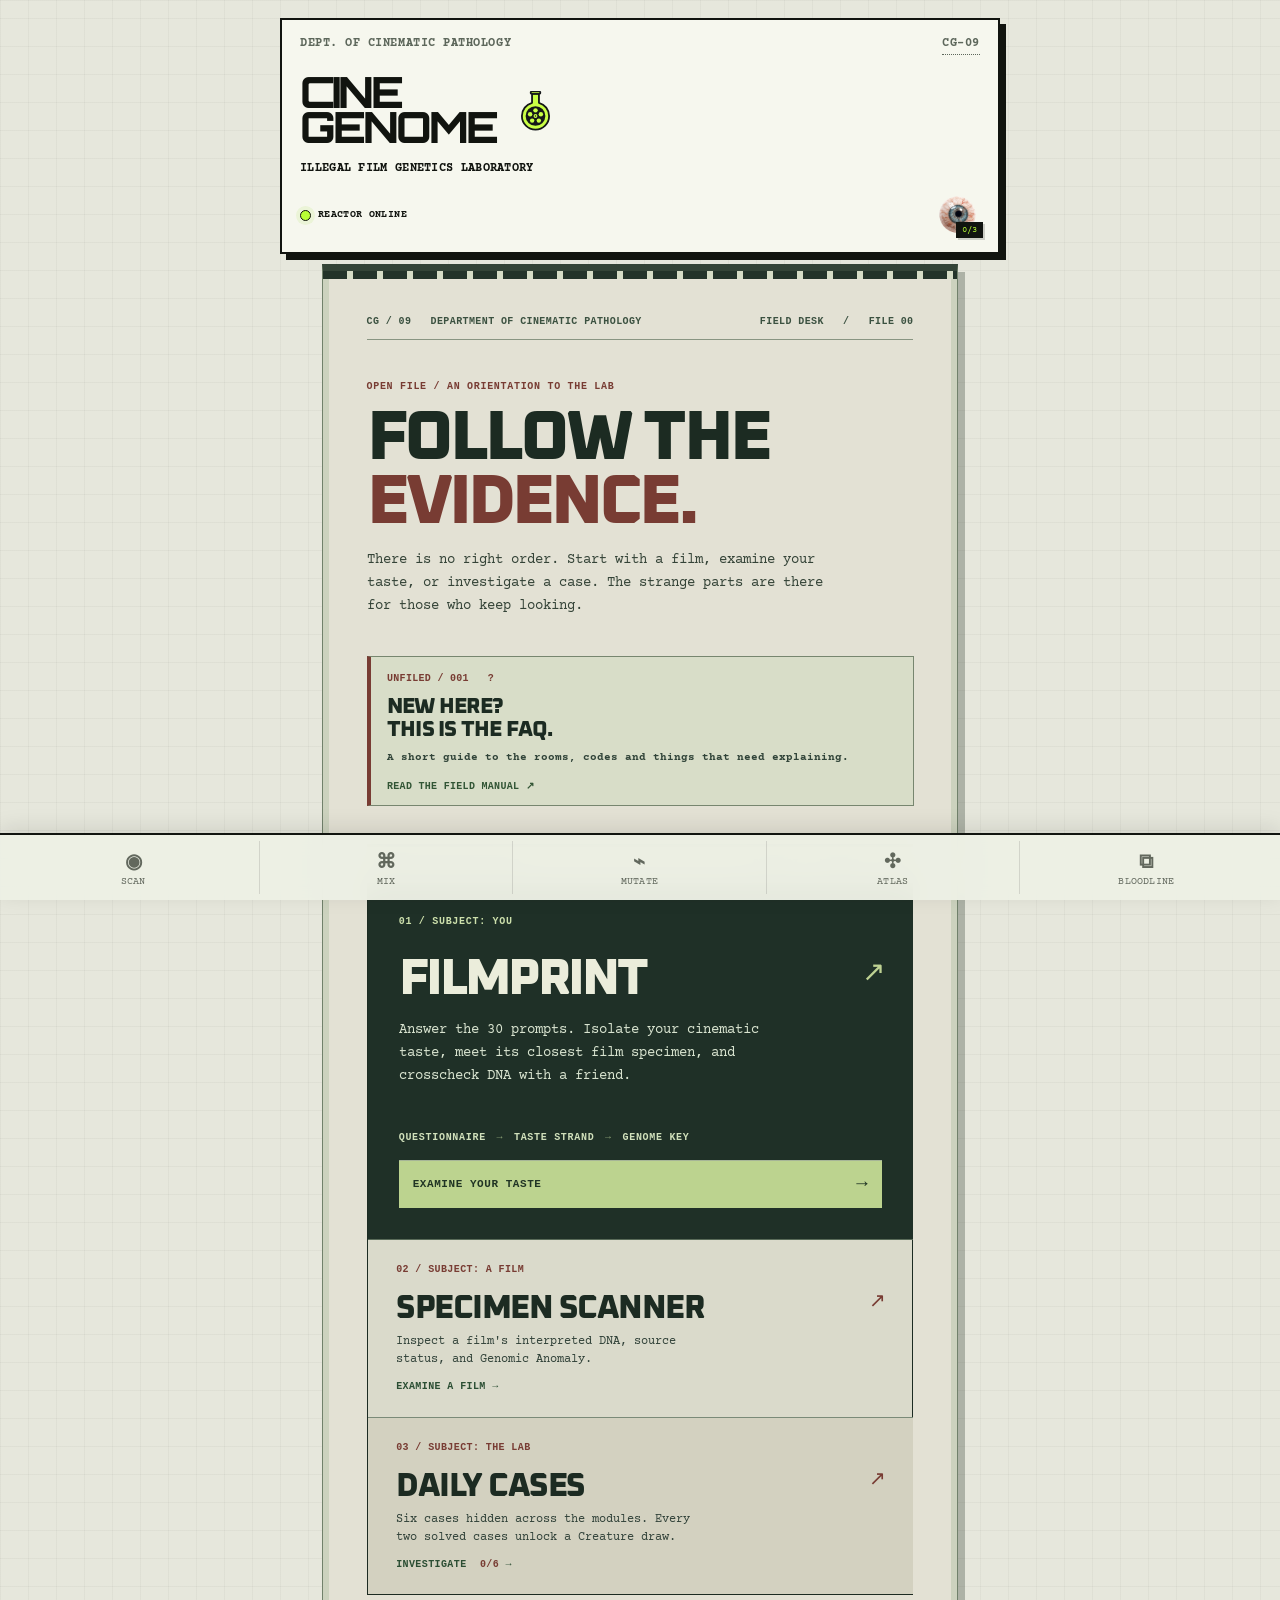
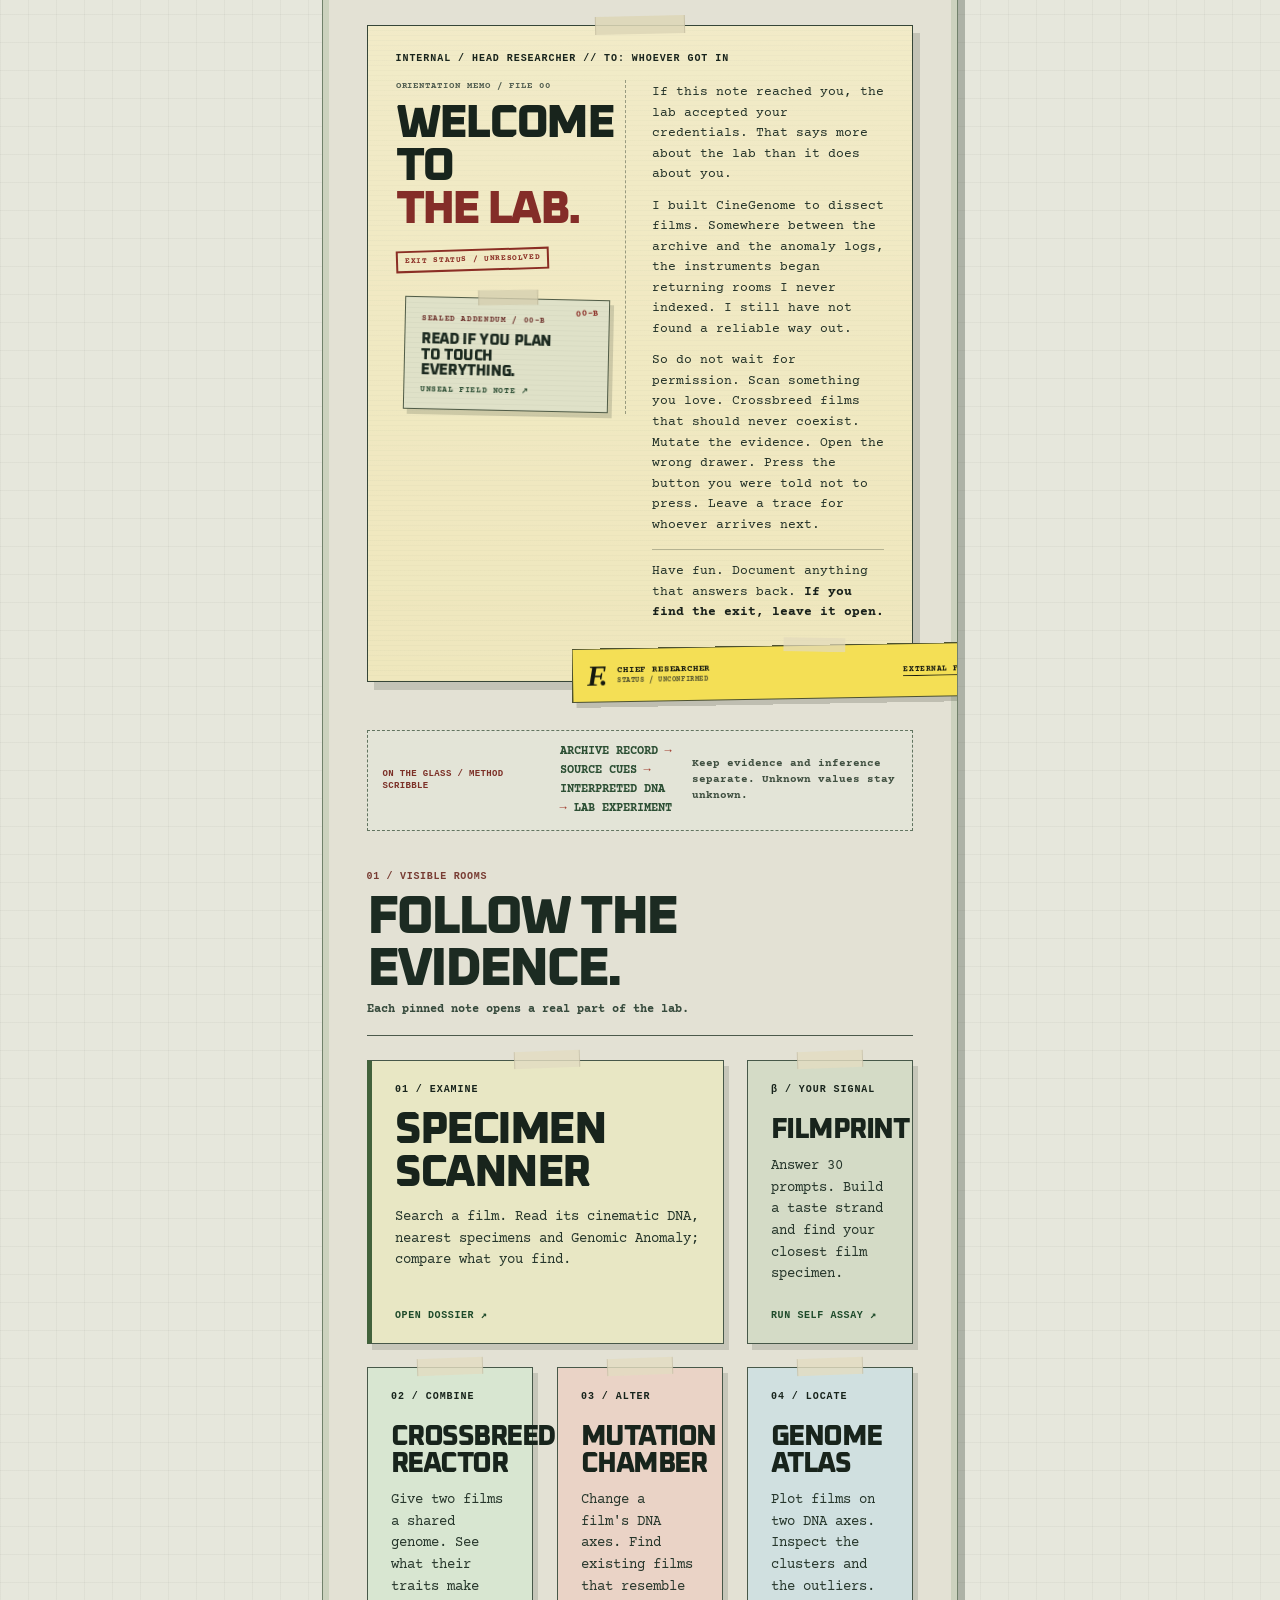
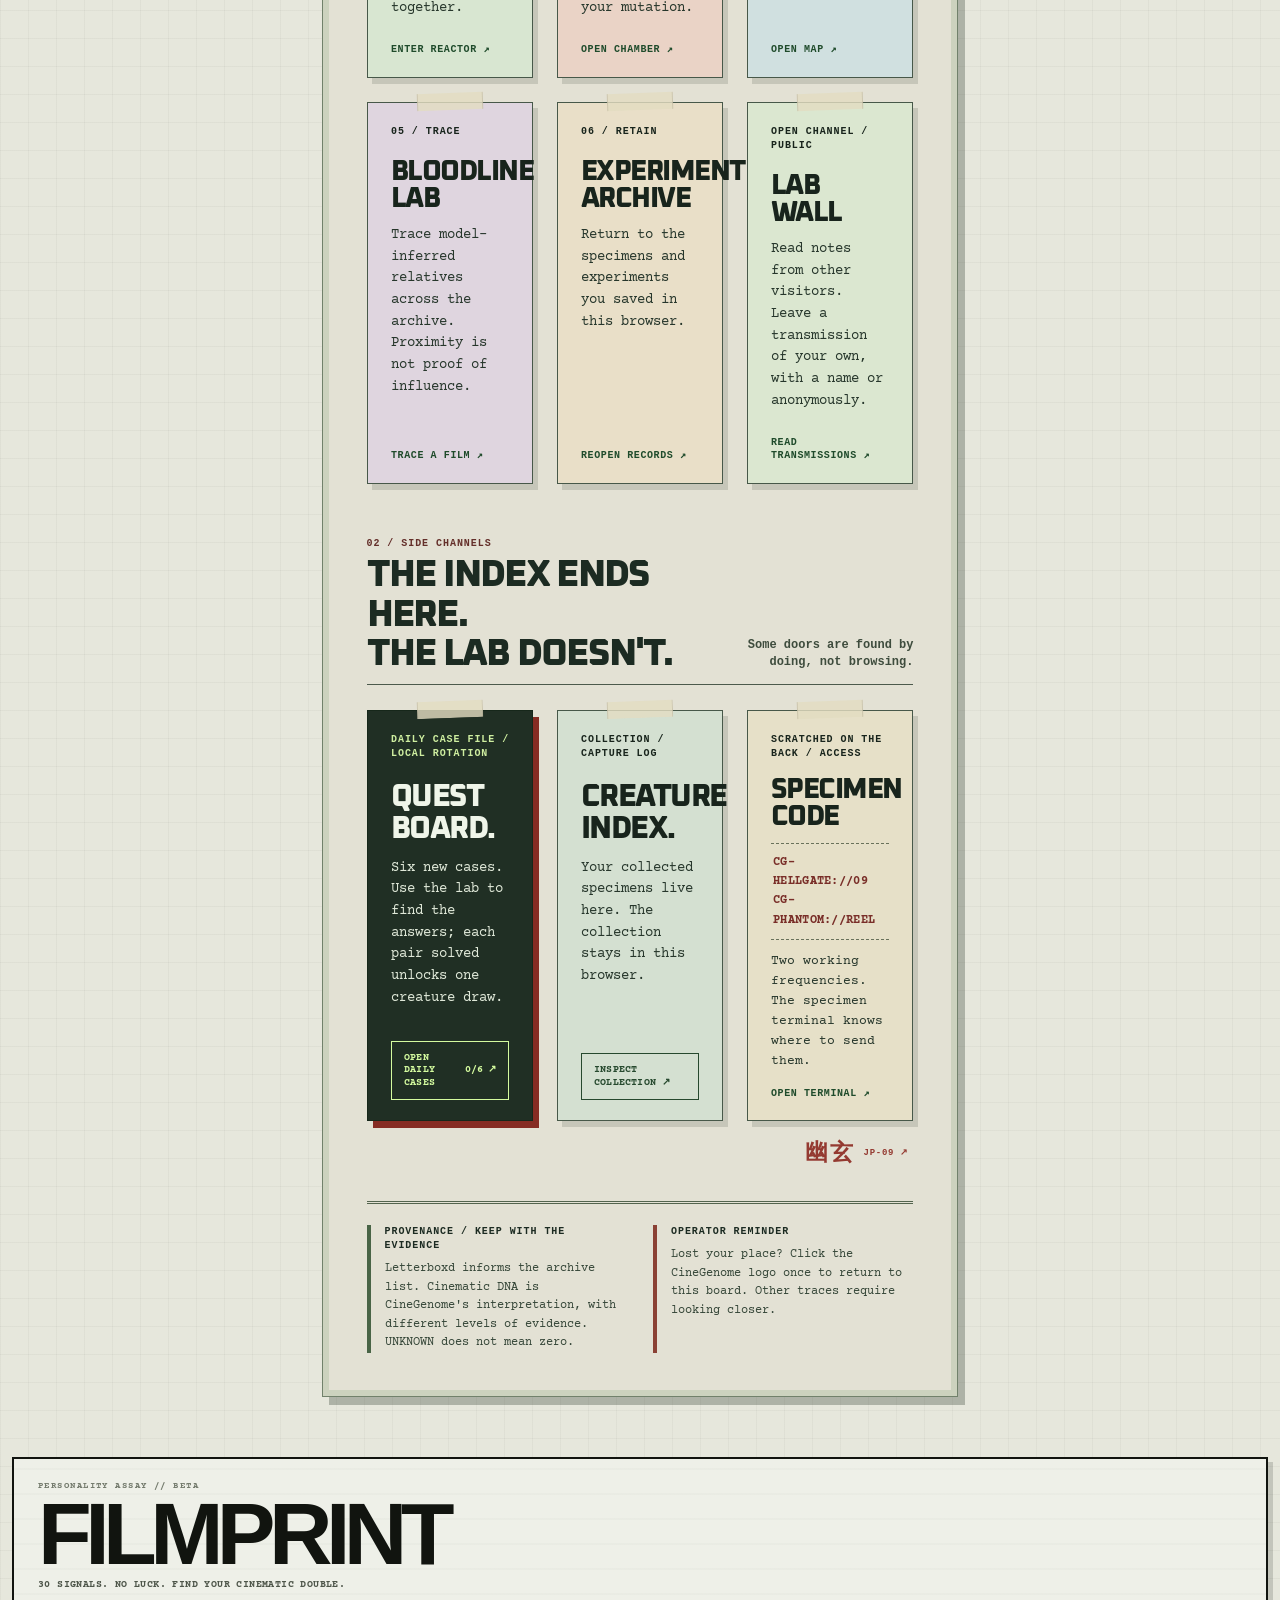
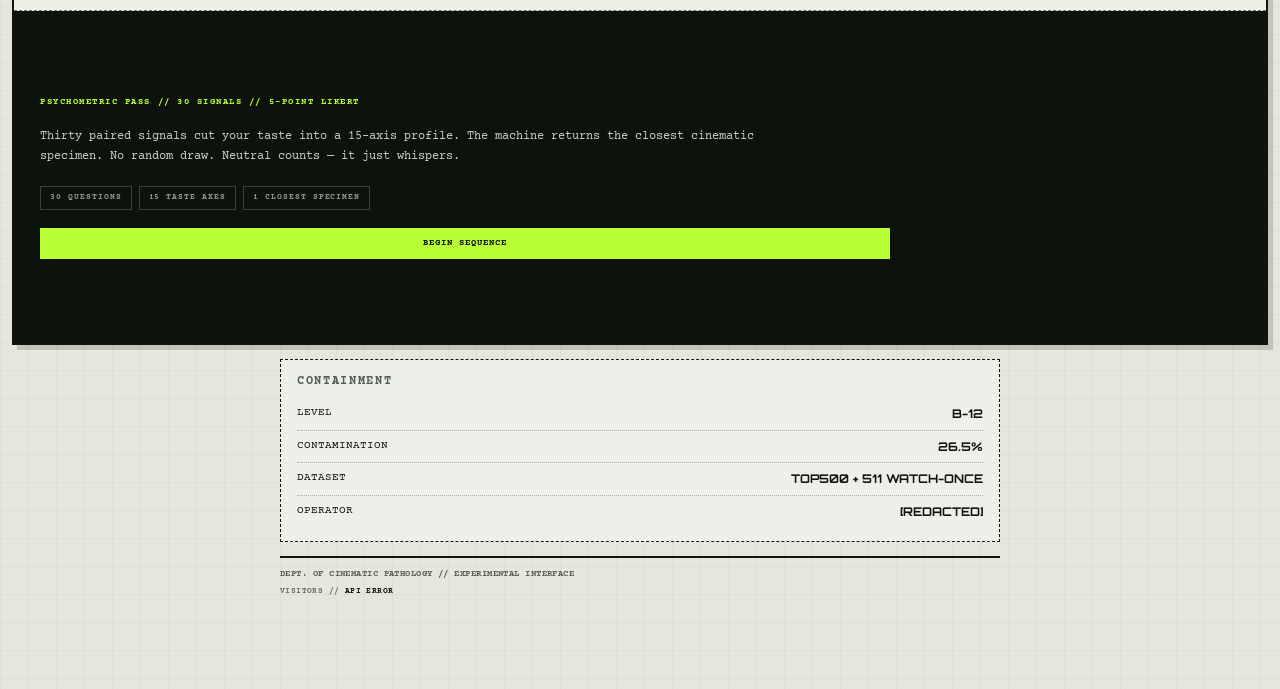
==== commit cb642dc9: "Add files via upload" ====
--- a/mobile/index.html
+++ b/mobile/index.html
@@ -5,19 +5,30 @@
   <meta name="viewport" content="width=device-width,initial-scale=1,viewport-fit=cover">
   <meta name="theme-color" content="#0b0f0a">
   <meta name="description" content="CINEGENOME LAB Mobile — cinematic pathology interface.">
+  <link rel="canonical" href="https://cinegenome.xyz/mobile/">
   <title>CINEGENOME LAB / MOBILE</title>
   <link rel="icon" href="../assets/cinegenome-logo.svg" type="image/svg+xml">
   <link rel="shortcut icon" href="../assets/cinegenome-logo.svg" type="image/svg+xml">
   <link rel="stylesheet" href="mobile.css">
   <link rel="stylesheet" href="v42-polish.css">
-  <link rel="stylesheet" href="../css/anomaly.css">
+  <link rel="stylesheet" href="../css/anomaly.css?v5-beta71">
+  <link rel="stylesheet" href="../css/sector09.css?v5-beta70">
+  <link rel="stylesheet" href="../css/signal-lab.css?v5-beta70">
   <link rel="stylesheet" href="../css/field-manual.css">
   <link rel="stylesheet" href="v49-mobile.css">
   <link rel="stylesheet" href="../css/quarantine.css">
   <link rel="stylesheet" href="../css/dna-test.css">
   <link rel="stylesheet" href="../css/yugen-archive.css">
+  <link rel="stylesheet" href="../css/home-beta78.css?v5-beta78">
+  <link rel="stylesheet" href="../css/home-beta79.css?v5-beta79">
+  <link rel="stylesheet" href="../css/home-beta81.css?v5-beta81">
+  <link rel="stylesheet" href="../css/home-beta82.css?v5-beta83">
+  <link rel="stylesheet" href="../css/home-beta83.css?v5-beta83">
+  <link rel="stylesheet" href="../css/home-final.css?v5-final">
+  <link rel="stylesheet" href="../css/lab-beta83.css?v5-beta83">
+  <meta name="cinegenome-build" content="V5.0 FINAL">
 </head>
-<body>
+<body class="mobile-home-mode">
   <div class="m-boot" id="mBoot">
     <div class="m-boot-inner">
       <div class="m-boot-identity">
@@ -54,12 +65,105 @@
   </section>
 
   <div class="m-primary-tabs" role="tablist" aria-label="Main laboratory views">
-    <button type="button" class="is-active" id="mTabScanner" data-primary-view="scanner" role="tab" aria-selected="true" aria-controls="mScanner">SPECIMEN SCANNER</button>
+    <button type="button" id="mTabScanner" data-primary-view="scanner" role="tab" aria-selected="false" aria-controls="mScanner">SPECIMEN SCANNER</button>
     <button type="button" id="mTabArchive" data-primary-view="archive" role="tab" aria-selected="false" aria-controls="mArchive">EXPERIMENT ARCHIVE</button>
   </div>
 
   <main class="m-main">
-    <section class="m-view is-active" data-view="scanner" id="mScanner" role="tabpanel" aria-labelledby="mTabScanner">
+    <section class="m-view is-active m-home-board" data-view="home" id="mHome" aria-labelledby="mHomeTitle">
+        <div class="cg79-board cg81-board cg82-board">
+  <div class="cg81-register" aria-hidden="true"><span>CG / 09 &nbsp; DEPARTMENT OF CINEMATIC PATHOLOGY</span><span>FIELD DESK &nbsp; / &nbsp; FILE 00</span></div>
+
+  <header class="cg81-intro">
+    <div class="cg81-intro-copy">
+      <span class="cg81-kicker">OPEN FILE / AN ORIENTATION TO THE LAB</span>
+      <h1 id="mHomeTitle">FOLLOW THE<br><em>EVIDENCE.</em></h1>
+      <p>There is no right order. Start with a film, examine your taste, or investigate a case. The strange parts are there for those who keep looking.</p>
+    </div>
+    <button class="cg81-manual" type="button" data-field-manual-open data-field-manual-section="faq" aria-haspopup="dialog" aria-controls="fieldManualDialog">
+      <span>UNFILED / 001 &nbsp; ?</span><strong>NEW HERE?<br>THIS IS THE FAQ.</strong><small>A short guide to the rooms, codes and things that need explaining.</small><b>READ THE FIELD MANUAL &nearr;</b>
+    </button>
+  </header>
+
+  <section class="cg81-entry" aria-labelledby="cg81EntryTitle">
+    <div class="cg81-section-cap"><h2 id="cg81EntryTitle">THREE WAYS INTO THE LAB</h2><span>SUBJECT &rarr; METHOD &rarr; TRACE</span></div>
+    <div class="cg81-entry-grid">
+      <button class="cg81-primary" type="button" data-mobile-home-filmprint>
+        <span class="cg81-identifier">01 / SUBJECT: YOU</span>
+        <strong><span class="cg81-main-title">FILMPRINT</span><span class="cg81-primary-arrow" aria-hidden="true">&nearr;</span></strong>
+        <span class="cg81-description">Answer the 30 prompts. Isolate your cinematic taste, meet its closest film specimen, and crosscheck DNA with a friend.</span>
+        <span class="cg81-process">QUESTIONNAIRE <i>&rarr;</i> TASTE STRAND <i>&rarr;</i> GENOME KEY</span>
+        <span class="cg81-enter">EXAMINE YOUR TASTE <b aria-hidden="true">&rarr;</b></span>
+      </button>
+      <div class="cg81-alternates">
+        <button class="cg81-alternate" type="button" data-mobile-home-view="scanner"><span>02 / SUBJECT: A FILM</span><strong>SPECIMEN SCANNER <i aria-hidden="true">&nearr;</i></strong><small>Inspect a film's interpreted DNA, source status, and Genomic Anomaly.</small><b>EXAMINE A FILM &rarr;</b></button>
+        <button class="cg81-alternate cg81-cases" type="button" data-anomaly-open data-anomaly-section="cases"><span>03 / SUBJECT: THE LAB</span><strong>DAILY CASES <i aria-hidden="true">&nearr;</i></strong><small>Six cases hidden across the modules. Every two solved cases unlock a Creature draw.</small><b>INVESTIGATE <em data-anomaly-progress>0/6</em> &rarr;</b></button>
+      </div>
+    </div>
+    
+  </section>
+
+<div class="cg79-first-row cg82-operator-wrap cg90-welcome-wrap"><article class="cg79-note cg79-manifesto cg90-welcome-letter">
+              <span class="cg79-tag">INTERNAL / HEAD RESEARCHER // TO: WHOEVER GOT IN</span>
+              <div class="cg90-letter-grid">
+                <div class="cg90-letter-heading">
+                  <small>ORIENTATION MEMO / FILE 00</small>
+                  <h2>WELCOME TO<br><em>THE LAB.</em></h2>
+                  <span class="cg90-exit-stamp">EXIT STATUS / UNRESOLVED</span>
+                  <button class="cg91-sealed-note" type="button" data-cg91-memo-open aria-haspopup="dialog" aria-controls="cg91ResearchMemo">
+                    <span>SEALED ADDENDUM / 00-B</span>
+                    <strong>READ IF YOU PLAN<br>TO TOUCH EVERYTHING.</strong>
+                    <small>UNSEAL FIELD NOTE ↗</small>
+                  </button>
+                </div>
+                <div class="cg90-letter-copy">
+                  <p>If this note reached you, the lab accepted your credentials. That says more about the lab than it does about you.</p>
+                  <p>I built CineGenome to dissect films. Somewhere between the archive and the anomaly logs, the instruments began returning rooms I never indexed. I still have not found a reliable way out.</p>
+                  <p>So do not wait for permission. Scan something you love. Crossbreed films that should never coexist. Mutate the evidence. Open the wrong drawer. Press the button you were told not to press. Leave a trace for whoever arrives next.</p>
+                  <p class="cg90-last-line">Have fun. Document anything that answers back. <strong>If you find the exit, leave it open.</strong></p>
+                </div>
+              </div>
+              <div class="cg90-researcher-signoff">
+                <span class="cg90-signature">F.</span>
+                <span><b>CHIEF RESEARCHER</b><small>STATUS / UNCONFIRMED</small></span>
+                <a href="https://letterboxd.com/feelrz/" target="_blank" rel="noopener noreferrer">EXTERNAL FIELD LOG ↗</a>
+              </div>
+            </article></div>
+<aside class="cg79-marginalia" aria-label="Laboratory method">
+            <span>ON THE GLASS / METHOD SCRIBBLE</span>
+            <p>ARCHIVE RECORD <i>→</i> SOURCE CUES <i>→</i> INTERPRETED DNA <i>→</i> LAB EXPERIMENT</p>
+            <small>Keep evidence and inference separate. Unknown values stay unknown.</small>
+          </aside>
+<section class="cg79-index" aria-label="Laboratory rooms">
+            <div class="cg79-section-heading cg81-dir-heading cg83-visible-heading"><span>01 / VISIBLE ROOMS</span><h2>FOLLOW THE EVIDENCE.</h2><p>Each pinned note opens a real part of the lab.</p></div>
+            <div class="cg79-modules">
+              <button class="cg79-note cg79-module cg79-scanner" type="button" data-mobile-home-view="scanner"><span class="cg79-tag">01 / EXAMINE</span><strong>SPECIMEN<br>SCANNER</strong><span class="cg79-copy">Search a film. Read its cinematic DNA, nearest specimens and Genomic Anomaly; compare what you find.</span><b class="cg79-link">OPEN DOSSIER ↗</b></button>
+              <button class="cg79-note cg79-module cg79-filmprint" type="button" data-mobile-home-filmprint><span class="cg79-tag">β / YOUR SIGNAL</span><strong>FILMPRINT</strong><span class="cg79-copy">Answer 30 prompts. Build a taste strand and find your closest film specimen.</span><b class="cg79-link">RUN SELF ASSAY ↗</b></button>
+              <button class="cg79-note cg79-module cg79-cross" type="button" data-mobile-home-view="crossbreed"><span class="cg79-tag">02 / COMBINE</span><strong>CROSSBREED<br>REACTOR</strong><span class="cg79-copy">Give two films a shared genome. See what their traits make together.</span><b class="cg79-link">ENTER REACTOR ↗</b></button>
+              <button class="cg79-note cg79-module cg79-mutation" type="button" data-mobile-home-view="mutation"><span class="cg79-tag">03 / ALTER</span><strong>MUTATION<br>CHAMBER</strong><span class="cg79-copy">Change a film's DNA axes. Find existing films that resemble your mutation.</span><b class="cg79-link">OPEN CHAMBER ↗</b></button>
+              <button class="cg79-note cg79-module cg79-atlas" type="button" data-mobile-home-view="atlas"><span class="cg79-tag">04 / LOCATE</span><strong>GENOME<br>ATLAS</strong><span class="cg79-copy">Plot films on two DNA axes. Inspect the clusters and the outliers.</span><b class="cg79-link">OPEN MAP ↗</b></button>
+              <button class="cg79-note cg79-module cg79-blood" type="button" data-mobile-home-view="bloodline"><span class="cg79-tag">05 / TRACE</span><strong>BLOODLINE<br>LAB</strong><span class="cg79-copy">Trace model-inferred relatives across the archive. Proximity is not proof of influence.</span><b class="cg79-link">TRACE A FILM ↗</b></button>
+              <button class="cg79-note cg79-module cg79-archive" type="button" data-mobile-home-view="archive"><span class="cg79-tag">06 / RETAIN</span><strong>EXPERIMENT<br>ARCHIVE</strong><span class="cg79-copy">Return to the specimens and experiments you saved in this browser.</span><b class="cg79-link">REOPEN RECORDS ↗</b></button>
+              <a class="cg79-note cg79-module cg79-wall" href="../lab-wall.html"><span class="cg79-tag">OPEN CHANNEL / PUBLIC</span><strong>LAB WALL</strong><span class="cg79-copy">Read notes from other visitors. Leave a transmission of your own, with a name or anonymously.</span><b class="cg79-link">READ TRANSMISSIONS ↗</b></a>
+            </div>
+          </section>
+<section class="cg79-side-channels" aria-label="Daily cases and hidden channels">
+            <div class="cg79-section-heading"><span>02 / SIDE CHANNELS</span><h2>THE INDEX ENDS HERE.<br>THE LAB DOESN'T.</h2><p>Some doors are found by doing, not browsing.</p></div>
+            <div class="cg79-extras">
+              <article class="cg79-note cg79-quest"><span class="cg79-tag">DAILY CASE FILE / LOCAL ROTATION</span><h3>QUEST BOARD.</h3><p>Six new cases. Use the lab to find the answers; each pair solved unlocks one creature draw.</p><button type="button" data-anomaly-open data-anomaly-section="cases">OPEN DAILY CASES <b data-anomaly-progress>0/6</b> ↗</button></article>
+              <article class="cg79-note cg79-creature"><span class="cg79-tag">COLLECTION / CAPTURE LOG</span><h3>CREATURE INDEX.</h3><p>Your collected specimens live here. The collection stays in this browser.</p><button type="button" data-anomaly-open data-anomaly-section="collection">INSPECT COLLECTION ↗</button></article>
+              <button class="cg79-note cg79-codes" type="button" data-mobile-home-code><span class="cg79-tag">SCRATCHED ON THE BACK / ACCESS</span><strong>SPECIMEN<br>CODE</strong><span class="cg79-code-lines">CG-HELLGATE://09<br>CG-PHANTOM://REEL</span><span class="cg79-copy">Two working frequencies. The specimen terminal knows where to send them.</span><b class="cg79-link">OPEN TERMINAL ↗</b></button>
+            </div>
+            <button class="cg83-yugen-mark" type="button" data-home-yugen aria-label="Enter Yūgen Japanese cinema archive"><span class="cg83-yugen-glyph" data-glyph="幽玄" aria-hidden="true">幽玄</span><small aria-hidden="true">JP-09 ↗</small></button>
+          </section>
+<section class="cg82-afterimage" aria-label="Recent specimen activity in this browser" aria-live="polite" hidden>
+   <div class="cg82-afterimage-head"><span>AFTERIMAGE / THIS BROWSER</span><h2>RESIDUAL TRACE.</h2><p>Recent operations recorded in this browser. No inferred signal.</p></div>
+   <div data-home-memory></div>
+ </section>
+<footer class="cg79-footer"><div><span>PROVENANCE / KEEP WITH THE EVIDENCE</span><p>Letterboxd informs the archive list. Cinematic DNA is CineGenome's interpretation, with different levels of evidence. UNKNOWN does not mean zero.</p></div><div><span>OPERATOR REMINDER</span><p>Lost your place? Click the CineGenome logo once to return to this board. Other traces require looking closer.</p></div></footer>
+</div>
+    </section>
+    <section class="m-view" data-view="scanner" id="mScanner" role="tabpanel" aria-labelledby="mTabScanner">
       <div class="m-section-head">
         <div><span>MODULE 01</span><h1>Specimen Scanner</h1></div>
         <button class="m-info" type="button" data-info="scanner">ⓘ</button>
@@ -102,16 +206,17 @@
       <div class="m-section-head"><div><span>MODULE 06</span><h1>Experiment Archive</h1></div></div>
       <div class="m-card">
         <div class="m-card-head"><span>SAVED SPECIMENS & EXPERIMENTS</span></div>
-        <div class="m-list" id="mArchiveList"></div>
+        <div class="cg83-archive" id="mArchiveList"></div>
         <button class="m-btn full" id="mClearArchive" type="button">ERASE LOCAL ARCHIVE</button>
       </div>
     </section>
 
-    <section class="m-view" data-view="crossbreed" id="mCrossbreed">
+    <section class="m-view cg83-lab" data-view="crossbreed" id="mCrossbreed">
       <div class="m-section-head">
         <div><span>MODULE 02</span><h1>Crossbreed Reactor</h1></div>
         <button class="m-info" type="button" data-info="crossbreed">ⓘ</button>
       </div>
+      <div class="cg83-protocol"><div><span>02 / RECOMBINATION</span><h2>Two parents. One synthetic strand.</h2><p>Blend cinematic traits, inspect the parent differences, then examine the closest existing films.</p></div><ol><li>01 SELECT PARENTS</li><li>02 SET DOMINANCE</li><li>03 INITIATE + INSPECT</li></ol></div>
       <div class="m-card">
         <label class="m-field"><span>Parent A</span><input id="mParentA" type="search" placeholder="Search specimen A"></label>
         <div class="m-suggestions" id="mParentASuggestions" hidden></div>
@@ -128,17 +233,19 @@
         <div class="m-card-head"><span>SYNTHETIC HYBRID</span><span id="mHybridScore">—</span></div>
         <h2 class="m-result-title" id="mHybridTitle">Select two parents.</h2>
         <p class="m-muted" id="mHybridMeta">Waiting for reactor input.</p>
+        <div class="cg83-instrument" id="mHybridDifferential"></div>
         <div class="m-dna" id="mHybridDNA"></div>
         <button class="m-btn full m-save-result" id="mSaveCrossbreed" type="button">SAVE HYBRID TO ARCHIVE</button>
       </div>
       <div class="anomaly-portal" data-anomaly-portal><span>PAIRING ERROR // DAILY CASES</span><button data-anomaly-open type="button">OPEN CASES <b data-anomaly-progress>0/6</b></button></div>
     </section>
 
-    <section class="m-view" data-view="mutation" id="mMutation">
+    <section class="m-view cg83-lab" data-view="mutation" id="mMutation">
       <div class="m-section-head">
         <div><span>MODULE 03</span><h1>Mutation Chamber</h1></div>
         <button class="m-info" type="button" data-info="mutation">ⓘ</button>
       </div>
+      <div class="cg83-protocol"><div><span>03 / CONTROLLED DEVIATION</span><h2>Rewrite the signal. Track the change.</h2><p>Start with a film, alter its traits and compare the new vector with the seed. Matches follow your live profile.</p></div><ol><li>01 LOAD SEED</li><li>02 ALTER TRAITS</li><li>03 RETAIN VECTOR</li></ol></div>
       <div class="m-card">
         <label class="m-field"><span>Seed organism</span><input id="mMutationSeed" type="search" placeholder="Search seed film"></label>
         <div class="m-suggestions" id="mMutationSuggestions" hidden></div>
@@ -147,6 +254,7 @@
       <div class="m-card">
         <div class="m-card-head"><span>TRAIT OVERRIDES</span><span id="mMutationCode">CGM-MOBILE</span></div>
         <div id="mMutationControls"></div>
+        <div class="cg83-instrument" id="mMutationDifferential"></div>
       </div>
       <div class="m-card">
         <div class="m-card-head"><span>LIVE VECTOR MATCH</span><span id="mMutationScore">—</span></div>
@@ -157,12 +265,14 @@
       <div class="anomaly-portal" data-anomaly-portal><span>VECTOR TRACE // DAILY CASES</span><button data-anomaly-open type="button">OPEN CASES <b data-anomaly-progress>0/6</b></button></div>
     </section>
 
-    <section class="m-view" data-view="atlas" id="mAtlas">
+    <section class="m-view cg83-lab" data-view="atlas" id="mAtlas">
       <div class="m-section-head">
         <div><span>MODULE 04</span><h1>Genome Atlas</h1></div>
         <button class="m-info" type="button" data-info="atlas">ⓘ</button>
       </div>
-      <div class="m-card">
+      <div class="cg83-protocol"><div><span>04 / COORDINATE FIELD</span><h2>Every position has a reason.</h2><p>Choose two DNA axes. Each node sits at its recorded values; search the field to isolate a title.</p></div><ol><li>01 SELECT AXES</li><li>02 LOCATE A NODE</li><li>03 INSPECT VALUES</li></ol></div>
+      <div class="m-card">
+        <label class="m-field"><span>Isolate a title</span><input type="search" id="mAtlasFind" placeholder="Search this coordinate field"></label>
         <div class="m-two">
           <label class="m-field"><span>X axis</span><select id="mAtlasX"></select></label>
           <label class="m-field"><span>Y axis</span><select id="mAtlasY"></select></label>
@@ -184,13 +294,15 @@
       <div class="anomaly-portal" data-anomaly-portal><span>UNMAPPED COORDINATE // DAILY CASES</span><button data-anomaly-open type="button">OPEN CASES <b data-anomaly-progress>0/6</b></button></div>
     </section>
 
-    <section class="m-view" data-view="bloodline" id="mBloodline">
+    <section class="m-view cg83-lab" data-view="bloodline" id="mBloodline">
       <div class="m-section-head"><div><span>MODULE 05</span><h1>Bloodline Lab</h1></div></div>
+      <div class="cg83-protocol"><div><span>05 / MODEL KINSHIP</span><h2>Follow resemblance through time.</h2><p>Trace related profiles, inspect a relative and examine the signals they share. Model kinship does not establish artistic influence.</p></div><ol><li>01 TRACE SOURCE</li><li>02 INSPECT RELATIVE</li><li>03 COMPARE SIGNALS</li></ol></div>
       <div class="m-card">
         <div class="m-card-head"><span>TRACE CINEMATIC RELATIVES</span></div>
         <label class="m-field"><span>Source specimen</span><input id="mBloodlineSearch" type="search" placeholder="Search source"></label>
         <div class="m-suggestions" id="mBloodlineSuggestions" hidden></div>
         <div class="m-list" id="mBloodlineList"></div>
+        <div id="mBloodlineInspect" aria-live="polite"></div>
       </div>
       <div class="m-menu-grid m-side-signals">
         <button type="button" data-open-archive><b>Experiment Archive</b><small>Saved specimens</small></button>
@@ -224,7 +336,7 @@
   </footer>
 
   <nav class="m-bottom-nav" id="mBottomNav" aria-label="Laboratory modules">
-    <button class="is-active" data-target="scanner"><span>◉</span><small>SCAN</small></button>
+    <button data-target="scanner"><span>◉</span><small>SCAN</small></button>
     <button data-target="crossbreed"><span>⌘</span><small>MIX</small></button>
     <button data-target="mutation"><span>⌁</span><small>MUTATE</small></button>
     <button data-target="atlas"><span>✣</span><small>ATLAS</small></button>
@@ -357,6 +469,33 @@
   </dialog>
   <div class="m-toast" id="mToast" role="status" aria-live="polite" hidden></div>
 
+
+  <dialog class="cg91-research-dialog" id="cg91ResearchMemo" aria-labelledby="cg91ResearchMemoTitle">
+    <article class="cg91-research-paper" data-cg91-memo-paper>
+      <button class="cg91-research-close" type="button" data-cg91-memo-close aria-label="Close field note">×</button>
+      <div class="cg91-research-meta">
+        <span>INTERNAL ADDENDUM // FILE 00-B</span>
+        <b data-cg91-memo-status>OPERATOR NOTE / UNSEALED</b>
+      </div>
+      <header>
+        <small>HANDWRITTEN AFTER THE MAP WAS PRINTED</small>
+        <h2 id="cg91ResearchMemoTitle">DO NOT FOLLOW<br>THE LAB IN ORDER.</h2>
+        <p>The map is for orientation, not obedience.</p>
+      </header>
+      <div class="cg91-research-copy">
+        <p data-cg91-signal="ROOM ORDER / OPTIONAL">Start with a film you know too well. The Scanner will tell you what the archive thinks it sees. Crossbreed and Mutation are where you are allowed to disagree with it. Atlas shows where the evidence sits. Bloodline shows what sits close enough to make you suspicious.</p>
+        <p data-cg91-signal="DATA RULE / UNKNOWN ≠ ZERO">Do not force missing evidence into a number. <strong>UNKNOWN is not zero.</strong> PROVISIONAL is not truth. A clean readout can still be an interpretation. If an instrument sounds certain, read the label twice.</p>
+        <p data-cg91-signal="SIDE CHANNEL / UNINDEXED">The indexed rooms are only the rooms I was able to name. Other channels reveal themselves when you use the lab instead of treating it like a menu. Some are daily. Some remember this browser. Some involve other visitors. A few are undocumented on purpose.</p>
+        <p data-cg91-signal="METHOD / BAD IDEAS WELCOME">Save whatever is worth returning to. Leave notes when you find something strange. Compare signals. Break combinations. The lab is more useful when the operator has bad ideas and keeps records.</p>
+        <p data-cg91-signal="RETURN PATH / CONFIRMED">I have been trying to determine whether this place has an exit or only a return path. The CineGenome logo will always bring you back to the board. <strong>That is not the same thing.</strong></p>
+      </div>
+      <footer>
+        <span>IF SOMETHING ANSWERS BACK, WRITE IT DOWN.</span>
+        <div><b>— F.</b><small>CHIEF RESEARCHER // LAST LOCATION UNCONFIRMED</small></div>
+      </footer>
+    </article>
+  </dialog>
+
   <dialog class="anomaly-dialog" id="anomalyDialog" aria-labelledby="anomalyHeading">
     <header><span>CG-09 // RESTRICTED INCIDENT</span><button id="anomalyClose" type="button" aria-label="Close anomaly case">×</button></header>
     <div class="anomaly-body" id="anomalyCaseContent"></div>
@@ -365,20 +504,28 @@
 
   <script src="../data/movies.js"></script>
   <script src="../data/top500.js"></script>
-  <script src="../data/top500-enriched.js"></script>
+  <script src="../data/top500-enriched.js?v5-beta78"></script>
   <script src="../data/fans250.js"></script>
   <script src="../data/watch-once-extra.js"></script>
   <script src="../data/dead-channel-300.js"></script>
-  <script src="../js/dna-model.js"></script>
+  <script src="../js/dna-model.js?v5-beta72"></script>
   <script src="../data/tmdb-config.js"></script>
   <script src="../js/tmdb.js"></script>
   <script src="../js/yugen-archive.js"></script>
-  <script src="../js/anomaly.js"></script>
+  <script src="../data/quest-riddles-beta83.js?v5-beta83"></script>
+  <script src="../js/anomaly.js?v5-beta83"></script>
+  <script src="../js/sector09.js?v5-beta75"></script>
+  <script src="../js/signal-lab.js?v5-beta70"></script>
+  <script src="../js/specimen-codes.js?v5-beta70"></script>
   <script src="../js/picker-sfx.js"></script>
-  <script src="mobile.js"></script>
-  <script src="../js/quarantine.js"></script>
+  <script src="../js/archive-browser.js?v5-beta83"></script>
+  <script src="../js/lab-instruments.js?v5-beta83"></script>
+  <script src="mobile.js?v5-beta87"></script>
+  <script src="../js/quarantine.js?v5-beta75"></script>
   <script src="../js/dna-test.js"></script>
   <script src="../js/visitors.js"></script>
-  <script src="../js/field-manual.js"></script>
+  <script src="../js/field-manual.js?v5-beta90"></script>
+  <script src="../js/home-evidence.js?v5-beta83"></script>
+  <script src="../js/home-tactile-final.js?v5-final"></script>
 </body>
 </html>
--- a/mobile/mobile.css
+++ b/mobile/mobile.css
@@ -727,3 +727,17 @@
   transform:translate(4px,4px)!important;
   box-shadow:none!important;
 }
+
+
+/* ===== CINEGENOME V5.0 BETA 76 / mobile orientation board ===== */
+body.mobile-home-mode .m-mobile-hero,body.mobile-home-mode .m-primary-tabs{display:none!important}
+body.mobile-home-mode .m-main{padding-top:8px}
+.m-home-board{position:relative;margin:0 10px 18px!important;padding:19px 15px 22px;border:2px solid #11140f;background:#e8eadf;color:#11140f;overflow:hidden;box-shadow:5px 6px 0 rgba(0,0,0,.18)}
+.m-home-board:before{content:"";position:absolute;inset:0;background:linear-gradient(90deg,rgba(17,20,15,.035) 1px,transparent 1px),linear-gradient(rgba(17,20,15,.035) 1px,transparent 1px);background-size:22px 22px;pointer-events:none}
+.m-home-head{position:relative;z-index:1;border-bottom:2px solid #11140f;padding-bottom:16px}
+.m-home-head>span{font:800 7px/1.2 var(--mono);letter-spacing:.12em}.m-home-head h1{margin:7px 0 8px;font:800 clamp(50px,17vw,78px)/.72 var(--brand);letter-spacing:-.075em;color:#11140f}.m-home-head p{font:800 9px/1.45 var(--mono);text-transform:uppercase;margin:0 0 14px}.m-home-faq{border:1px solid #11140f;background:#11140f;color:#e8eadf;padding:10px 11px;font:800 8px/1 var(--mono);box-shadow:3px 3px 0 #9f2118}
+.m-home-scribble{position:relative;z-index:1;margin:15px 6px 5px;font:8px/1.45 var(--mono);transform:rotate(-1.2deg);color:#6f201a}
+.m-home-notes{position:relative;z-index:1;display:grid;grid-template-columns:1fr 1fr;gap:11px;margin-top:13px}.m-home-notes button{min-height:142px;border:1px solid #23271f;background:#efe187;color:#11140f;text-align:left;padding:13px 11px;box-shadow:3px 4px 0 rgba(0,0,0,.12);transform:rotate(-.8deg)}.m-home-notes button:nth-child(even){background:#d5e7c2;transform:rotate(.8deg)}.m-home-notes button:nth-child(3n){background:#efc9bf}.m-home-notes small{display:block;font:800 7px/1 var(--mono);letter-spacing:.09em;margin-bottom:8px}.m-home-notes strong{display:block;font:800 16px/.92 var(--brand);letter-spacing:-.035em;margin-bottom:9px}.m-home-notes span{display:block;font:9px/1.35 var(--body)}
+.m-home-daily{position:relative;z-index:1;margin:18px 2px 0;background:#10140f;color:#edf2e9;border:1px solid #10140f;padding:16px 14px;box-shadow:4px 5px 0 #9f2118}.m-home-daily>span{display:block;color:#b8ff35;font:800 7px/1 var(--mono);letter-spacing:.12em}.m-home-daily>strong{display:block;font:800 18px/.95 var(--brand);margin:8px 0}.m-home-daily>p{font:9px/1.4 var(--body);color:#c4ccc0}.m-home-daily button{width:100%;margin-top:7px;border:1px solid #5f6c59;background:transparent;color:#edf2e9;padding:10px;text-align:left;font:800 8px/1.2 var(--mono)}.m-home-daily button:first-of-type{border-color:#b8ff35;color:#b8ff35}
+.m-home-return-note{position:relative;z-index:1;margin:17px 4px 1px;border:1px dashed #6d7368;padding:9px 10px;font:700 7px/1.4 var(--mono);transform:rotate(-.6deg)}
+@media(max-width:380px){.m-home-notes{grid-template-columns:1fr}.m-home-notes button{min-height:118px}}
--- a/css/anomaly.css
+++ b/css/anomaly.css
@@ -314,6 +314,7 @@
   margin:8px 0 12px;font:11px/1.55 "Courier Prime","Courier New",monospace;
 }
 .creature-test-buttons{display:grid;grid-template-columns:repeat(3,minmax(0,1fr));gap:7px}
+.creature-test-subhead{margin:16px 0 8px;padding-top:11px;border-top:1px solid #ae824a;color:#ffcf6c;font:700 10px/1.4 "Courier Prime",monospace;letter-spacing:.09em}
 .creature-test-buttons button,.creature-test-reset,.creature-test-panel a{
   min-height:44px;padding:8px 5px;border:1px solid #ffcf6c;
   background:#14190f;color:#ffdfa0;cursor:pointer;text-align:center;
--- a/css/sector09.css
+++ b/css/sector09.css
@@ -0,0 +1,15 @@
+.sector09-dialog{width:min(760px,calc(100vw - 18px));max-width:760px;max-height:96dvh;padding:0;border:1px solid #829b72;background:#0a110a;color:#e8efdf;overflow:auto;box-shadow:12px 14px 0 #000b}
+.sector09-dialog::backdrop{background:#010401e9}
+.sector09-shell>header{display:flex;justify-content:space-between;align-items:center;padding:10px 14px;background:#b8ff35;color:#10170e;font:700 11px 'Courier Prime',monospace;letter-spacing:.08em}
+.sector09-shell>header button{width:34px;height:34px;border:1px solid #1b2c16;background:#10170e;color:#e8efdf;font:24px/1 sans-serif;cursor:pointer}
+.sector09-body{display:grid;gap:11px;padding:clamp(10px,3vw,18px);font:11px/1.5 'Courier Prime',monospace}
+.sector09-body p{margin:0;color:#cbeca7;font-weight:700;letter-spacing:.06em}
+.sector09-body canvas{display:block;width:100%;height:auto;aspect-ratio:8/5;background:#121c13;image-rendering:pixelated;border:2px solid #7d996b}
+.sector09-hud{min-height:23px;color:#ffdbad;font-weight:700;letter-spacing:.035em}
+.sector09-actions{display:flex;align-items:center;gap:8px;flex-wrap:wrap}
+.sector09-controls{display:flex;gap:4px}
+.sector09-actions button{min-width:52px;min-height:45px;border:1px solid #7d996b;padding:8px;background:#152215;color:#ecf9df;font:700 12px 'Courier Prime',monospace;touch-action:none;cursor:pointer}
+.sector09-actions button:hover,.sector09-actions button:focus-visible{outline:2px solid #b8ff35;outline-offset:2px}
+.sector09-actions [data-sector-fire]{background:#a8f42d;border-color:#a8f42d;color:#11160c;min-width:99px}
+.sector09-body small{color:#aabb9e;font:10px/1.45 'Courier Prime',monospace}
+@media(max-width:500px){.sector09-dialog{width:calc(100vw - 12px)}.sector09-actions{justify-content:space-between}.sector09-actions button{min-width:44px;min-height:52px}.sector09-actions [data-sector-retry]{min-width:65px}}
--- a/css/signal-lab.css
+++ b/css/signal-lab.css
@@ -0,0 +1,19 @@
+.signal-dialog{width:min(680px,calc(100vw - 18px));max-width:680px;max-height:94dvh;padding:0;border:1px solid #a4c285;background:#0b120b;color:#ecf3e7;overflow:auto;box-shadow:10px 12px 0 #0009}
+.signal-dialog::backdrop{background:#020602de}
+.signal-shell>header{display:flex;justify-content:space-between;align-items:center;gap:10px;padding:10px 14px;background:#c7f779;color:#10180e;font:700 10px 'Courier Prime',monospace;letter-spacing:.1em}
+.signal-shell>header button{width:34px;height:34px;border:1px solid #1b3015;background:#111b10;color:#f2f9eb;font:22px/1 sans-serif;cursor:pointer}
+.signal-body{display:grid;gap:13px;padding:clamp(14px,3vw,24px);font-family:'Courier Prime',monospace}
+.signal-kicker{font:700 10px/1.4 'Courier Prime',monospace;letter-spacing:.13em;color:#b8ff35}
+.signal-body h2{margin:0;font:800 clamp(25px,6vw,41px)/1.04 'Orbitron',sans-serif;letter-spacing:-.04em}.signal-body h2 em{color:#b8ff35;font-style:normal}
+.signal-explain{max-width:65ch;margin:0;color:#c1d0bb;font:12px/1.65 'Courier Prime',monospace}
+.signal-plot{display:block;width:100%;height:auto;min-height:120px;border:1px solid #51684b;background:#121c13}
+.signal-result{display:grid;grid-template-columns:repeat(3,minmax(0,1fr));gap:6px}.signal-result article{min-width:0;display:grid;align-content:start;gap:7px;padding:11px;border:1px solid #587653;background:#162216}.signal-result article:nth-child(2){border-color:#6db5bb}.signal-result article:nth-child(3){border-color:#cc806c}
+.signal-result small{font:700 9px 'Courier Prime',monospace;color:#b8ff35}.signal-result strong{font:700 13px/1.25 'Orbitron',sans-serif;overflow-wrap:anywhere}.signal-result span{font:10px/1.3 'Courier Prime',monospace;color:#cad7c2}
+.signal-reading{margin:0;padding:10px;border-left:2px solid #b8ff35;background:#192518;color:#e2f6d2;font:11px/1.65 'Courier Prime',monospace}
+.signal-retune,.signal-actions button{min-height:42px;padding:8px 12px;border:1px solid #b8ff35;background:#b8ff35;color:#12200d;font:700 10px/1.3 'Courier Prime',monospace;cursor:pointer}
+.signal-retune:hover,.signal-actions button:hover,.signal-retune:focus-visible,.signal-actions button:focus-visible{outline:2px solid #efffce;outline-offset:2px}
+.signal-disclaimer{color:#a6bc9e;font:9px/1.5 'Courier Prime',monospace}
+.signal-subject{display:grid;gap:5px;padding:14px;border:1px solid #6c895b;background:#192619}.signal-subject small{color:#b8ff35;font:10px 'Courier Prime',monospace}.signal-subject strong{font:700 clamp(17px,4vw,25px)/1.2 'Orbitron',sans-serif;overflow-wrap:anywhere}
+.signal-axes{display:grid;gap:4px}.signal-axis{display:grid;grid-template-columns:minmax(125px,1.4fr) minmax(45px,2fr) 32px;align-items:center;gap:8px;padding:5px 7px;background:#142014;color:#cbdbc2;font:10px/1.3 'Courier Prime',monospace}.signal-axis.is-playing{background:#33552a;color:#fff}.signal-axis i{height:6px;background:#293d27;overflow:hidden}.signal-axis i b{display:block;height:100%;background:#b8ff35}.signal-axis strong{text-align:right;color:#eafed7}
+.signal-actions{display:flex;gap:6px;flex-wrap:wrap}.signal-actions [data-signal-stop],.signal-actions [data-signal-retune]{background:#162416;color:#d8f2c9}.signal-status{margin:0;color:#d9e5cf;font:10px/1.5 'Courier Prime',monospace}.signal-empty{padding:24px;border:1px dashed #667a5b;color:#d4e5ca}
+@media(max-width:560px){.signal-result{grid-template-columns:1fr}.signal-result article{gap:3px}.signal-plot{min-height:90px}.signal-axis{grid-template-columns:minmax(115px,1.6fr) minmax(40px,1fr) 25px;gap:5px;font-size:9px}}
--- a/css/dna-test.css
+++ b/css/dna-test.css
@@ -375,6 +375,34 @@
 .dna-genome-key-actions{grid-template-columns:repeat(3,minmax(0,1fr))}
 .dna-genome-key-actions button:disabled{cursor:wait;opacity:.55}
 .dna-compare-specimen small{font:700 6px/1.3 "Courier Prime","Courier New",monospace;color:#687363;letter-spacing:.08em}
+
+/* Compact crosscheck readout: verified values, coverage and a single interpretation. */
+.dna-compare-output{grid-template-columns:1fr;gap:10px}
+.dna-compare-score{gap:5px;padding:16px;border-left:3px solid #b8ff35}
+.dna-compare-score strong{font-size:clamp(30px,5vw,46px)}
+.dna-compare-score small{font-size:8px;color:#94a28d}
+.dna-compare-specimen{display:grid;grid-template-columns:1fr auto 1fr;align-items:center;gap:14px}
+.dna-compare-specimen>div{display:grid;gap:6px;min-width:0}
+.dna-compare-specimen>i{font:700 9px "Courier Prime","Courier New",monospace;color:#b8ff35;font-style:normal}
+.dna-compare-specimen b{overflow-wrap:anywhere}
+.dna-compare-signals{grid-template-columns:repeat(2,minmax(0,1fr))}
+.dna-compare-signals>div{gap:8px}
+.dna-compare-row{display:grid;grid-template-columns:minmax(0,1fr) auto;gap:3px 12px;border-top:1px dotted #2e392c;padding-top:8px}
+.dna-compare-row b{display:block;border:0;padding:0;color:#e3e9df;font:700 9px/1.3 "Courier Prime","Courier New",monospace}
+.dna-compare-row small{grid-column:1;color:#a1afa0;font:700 8px/1.4 "Courier Prime","Courier New",monospace}
+.dna-compare-row em{grid-column:2;grid-row:1/3;align-self:center;color:#b8ff35;font:700 10px "Courier Prime","Courier New",monospace;font-style:normal}
+.dna-compare-reading{display:grid;grid-template-columns:repeat(2,minmax(0,1fr));gap:0;border-top:1px solid #52634b;padding:10px 0 2px}
+.dna-compare-reading>div{display:grid;align-content:start;gap:5px;min-width:0;padding:3px 14px 3px 0}
+.dna-compare-reading>div+div{border-left:1px dotted #364432;padding-left:14px}
+.dna-compare-reading span{color:#8ea37f;font:700 7px/1.3 "Courier Prime","Courier New",monospace;letter-spacing:.14em}
+.dna-compare-reading b{color:#b8ff35;font:900 12px/1.1 Arial Black,Impact,sans-serif;letter-spacing:.01em}
+.dna-compare-reading small,.dna-compare-reading p{margin:0;color:#a7b4a2;font:700 8px/1.45 "Courier Prime","Courier New",monospace}
+.dna-compare-reading p{grid-column:1/-1;padding:3px 0}
+.dna-compare-route-lines{display:grid;gap:5px}
+.dna-compare-route-lines small{display:flex;justify-content:space-between;gap:10px;border-top:1px dotted #364432;padding-top:6px;color:#a7b4a2}
+.dna-compare-route-lines b{font:700 9px/1.35 "Courier Prime","Courier New",monospace;overflow-wrap:anywhere;text-align:right}
+@media(max-width:760px){.dna-compare-specimen{grid-template-columns:1fr}.dna-compare-signals{grid-template-columns:1fr}.dna-compare-specimen>i{padding:1px 0}}
+@media(max-width:480px){.dna-compare-reading{grid-template-columns:1fr;gap:10px}.dna-compare-reading>div+div{border-left:0;border-top:1px dotted #364432;padding:10px 0 0}}
 @media(max-width:760px){
   .dna-genome-key-actions{grid-template-columns:1fr}
 }
--- a/css/home-beta78.css
+++ b/css/home-beta78.css
@@ -0,0 +1,27 @@
+/* V5.0 Beta 78: evidence wall on the Beta 77 shell. The original header remains visible. */
+body.home-mode .hero-panel{display:grid}
+body.home-mode .cg-home{margin-top:16px!important}
+body.home-mode .cg-home-board{min-height:0;background:#e5e6d9;border:3px solid #1a211b;box-shadow:7px 9px 0 #17221933,0 0 0 6px #d1d5c1 inset}
+.cg-home-board:before{background:linear-gradient(90deg,#50664313 1px,transparent 1px),linear-gradient(#50664313 1px,transparent 1px);background-size:29px 29px}
+.cg-home-kicker,.m-home-head>span{color:#365039}
+.cg-home-head h1 em{color:#1f4328;text-decoration-color:#8b2a20}
+.cg-home-head p{max-width:590px;color:#263b2b}
+.cg-home-faq,.m-home-faq{background:#172419;border-color:#172419;color:#dfff9b;box-shadow:4px 4px 0 #862c24}
+.cg-note,.m-home-notes button{border-color:#4b503e;box-shadow:4px 6px 0 #28352536}
+.cg-note{padding-bottom:40px}
+.cg-note:focus-visible,.m-home-notes button:focus-visible,.cg-home-side-actions button:focus-visible,.m-home-daily button:focus-visible,.cg-home-faq:focus-visible,.m-home-faq:focus-visible{outline:3px solid #316727;outline-offset:3px}
+.note-archive{transform:rotate(-.9deg);background:#e4dbc4}.note-code{transform:rotate(1.2deg);background:#e5e5cd}
+.cg-note.note-code{min-height:204px}.cg-note-frequency{font:800 11px/1.4 var(--mono)!important;color:#30552e!important;letter-spacing:.02em;margin:-5px 0 7px;padding:5px 0;border-top:1px dashed #7c9266;border-bottom:1px dashed #7c9266}
+.cg-home-sidecar{box-shadow:7px 7px 0 #55713a}.cg-home-sidecar>strong{color:#e9f3d6}
+.cg-home-pin-note{background:#e3e7d6}.cg-home-pin-note span{color:#783024}
+.cg-home-method{position:relative;z-index:3;max-width:66%;margin:30px 0 0;padding:13px 16px 13px 19px;border-left:4px solid #28482a;background:#cdd5b924;color:#263328;transform:rotate(-.4deg)}
+.cg-home-method span{display:block;font:800 9px/1.3 var(--mono);letter-spacing:.11em}.cg-home-method p{margin:6px 0 0;font:11px/1.5 var(--mono)}
+.scanner-dna-value b{overflow-wrap:anywhere}
+.scanner-dna-track.is-unknown{border-style:dashed;background:repeating-linear-gradient(135deg,#252e26 0 5px,#1a231d 5px 10px)}
+@media(max-width:900px){.cg-home-method{max-width:100%}}
+@media(max-width:620px){body.home-mode .hero-panel{display:grid}.cg-home-board{padding:18px 14px 26px}.cg-home-head h1{font-size:clamp(36px,11vw,54px)}.cg-note.note-code{min-height:180px}}
+body.mobile-home-mode .m-home-board{background:#e5e6d9;border:3px solid #1a211b;box-shadow:5px 7px 0 #17221944}
+.m-home-board:before{background:linear-gradient(90deg,#50664315 1px,transparent 1px),linear-gradient(#50664315 1px,transparent 1px);background-size:22px 22px}
+.m-home-head h1{color:#152719}.m-home-notes button:nth-child(7){background:#e4dbc4}.m-home-notes button:nth-child(8){background:#e5e5cd}.m-home-notes button:nth-child(8) span{overflow-wrap:anywhere;color:#2e4d2a;font-family:var(--mono);font-weight:800}
+.m-home-method{position:relative;z-index:1;margin:18px 4px 0;padding:12px;border-left:3px solid #365834;background:#cbd5b740;color:#233526}.m-home-method strong{font:800 9px/1.3 var(--mono);letter-spacing:.06em}.m-home-method p{margin:6px 0 0;font:9px/1.5 var(--mono)}
+@media(prefers-reduced-motion:reduce){.cg-note{transition:none}.cg-note:hover{transform:none!important}}
--- a/css/home-beta79.css
+++ b/css/home-beta79.css
@@ -0,0 +1,153 @@
+/* V5.0 Beta 79 / field board. Only the home document is restyled.
+   Paper, text, buttons and annotations participate in normal flow. */
+body.home-mode .hero-panel{display:grid}
+body.home-mode .cg-home{margin-top:16px!important}
+body.mobile-home-mode .m-home-board{margin:0 0 24px!important;padding:0;border:0;background:transparent;box-shadow:none;overflow:visible}
+body.mobile-home-mode .m-home-board:before{display:none}
+
+.cg79-board,.cg79-board *,.cg79-board *:before,.cg79-board *:after{box-sizing:border-box}
+.cg79-board{
+  --cg79-ink:#18241c;--cg79-red:#842d28;--cg79-moss:#31583a;
+  position:relative;isolation:isolate;min-width:0;overflow:hidden;
+  padding:clamp(22px,3vw,42px);color:var(--cg79-ink);
+  border:3px solid #202c21;
+  background:
+    linear-gradient(90deg,rgba(46,65,44,.075) 1px,transparent 1px),
+    linear-gradient(rgba(46,65,44,.075) 1px,transparent 1px),
+    #e8e9db;
+  background-size:28px 28px,28px 28px,auto;
+  box-shadow:7px 8px 0 #1d2b1d48,0 0 0 6px #ccd2be inset;
+  font-family:var(--font-body,Arial,sans-serif);
+}
+.cg79-board:before{content:"";position:absolute;top:0;left:0;right:0;height:8px;background:repeating-linear-gradient(90deg,#233329 0 24px,#d5dcc5 24px 30px);pointer-events:none}
+.cg79-board button,.cg79-board a{touch-action:manipulation}
+.cg79-board button:focus-visible,.cg79-board a:focus-visible{outline:3px solid #296a38;outline-offset:4px}
+.cg79-eyebrow,.cg79-tag,.cg79-section-heading>span,.cg79-footer span{
+  display:block;font:800 10px/1.4 var(--mono,"Courier New",monospace);letter-spacing:.095em;
+}
+.cg79-heading{position:relative;padding:17px 0 25px;border-bottom:3px double #53644e}
+.cg79-heading-grid{display:grid;grid-template-columns:minmax(0,1fr) 205px;gap:26px;align-items:end}
+.cg79-heading h1{margin:19px 0 15px;font:800 clamp(52px,5.4vw,90px)/.89 var(--font-brand,"Arial Narrow",sans-serif);letter-spacing:-.065em;overflow-wrap:normal}
+.cg79-heading h1 em{color:var(--cg79-red);font-style:normal;text-decoration:underline;text-decoration-thickness:3px;text-underline-offset:6px}
+.cg79-heading p{max-width:680px;margin:0;font:600 15px/1.55 var(--font-body,Arial,sans-serif)}
+.cg79-heading-stamp{align-self:end;padding:15px 13px;border:2px solid #2e5236;outline:1px solid #2e5236;outline-offset:-6px;background:#e0e6cf;transform:rotate(1deg)}
+.cg79-heading-stamp span,.cg79-heading-stamp small{display:block;font:800 9px/1.3 var(--mono,monospace);letter-spacing:.05em}
+.cg79-heading-stamp strong{display:block;margin:4px 0 8px;color:#24482e;font:800 25px/.95 var(--font-brand,Arial,sans-serif);letter-spacing:-.05em}
+.cg79-heading-stamp small{color:#4d5f4e;line-height:1.5}
+
+.cg79-first-row{display:grid;grid-template-columns:minmax(0,1.35fr) minmax(0,.85fr);gap:24px;margin:33px 0 23px;align-items:stretch}
+.cg79-note{position:relative;min-width:0;margin:0;padding:22px 23px 20px;border:1px solid #475849;background:#f1e9c7;color:var(--cg79-ink);box-shadow:5px 6px 0 #19291b24;text-align:left}
+.cg79-note:before{content:"";position:absolute;top:-10px;left:50%;width:66px;height:17px;transform:translateX(-50%) rotate(-2deg);background:#e3ddc2ce;border-left:1px solid #685e4d2d;border-right:1px solid #685e4d2d;pointer-events:none}
+.cg79-note p,.cg79-note .cg79-copy{display:block;max-width:52ch;margin:0;color:#26362b;font:500 14px/1.55 var(--font-body,Arial,sans-serif)}
+.cg79-manifesto{display:flex;flex-direction:column;align-items:flex-start;min-height:252px;background:#eee6b9}
+.cg79-manifesto h2{margin:17px 0 13px;font:800 clamp(32px,3.2vw,47px)/.96 var(--font-brand,Arial,sans-serif);letter-spacing:-.055em}
+.cg79-manifesto h2 em{color:var(--cg79-red);font-style:normal}
+.cg79-manifesto p{max-width:58ch}
+.cg79-inline-action{display:inline-flex;align-items:center;justify-content:space-between;gap:22px;margin-top:auto;padding:13px 15px;border:1px solid #18271b;background:#1d2d21;color:#e8f2dc;font:800 10px/1.3 var(--mono,monospace);letter-spacing:.045em;cursor:pointer}
+.cg79-inline-action:hover,.cg79-inline-action:focus-visible{background:#365a3b;color:#fff}
+.cg79-faq{display:flex;flex-direction:column;align-items:stretch;min-height:252px;background:#d6e6c9;cursor:pointer;transition:transform .18s ease,box-shadow .18s ease}
+.cg79-faq .cg79-tag{display:flex;justify-content:space-between;align-items:center;gap:12px}
+.cg79-faq .cg79-tag span{display:grid;place-items:center;width:25px;height:25px;border:1px solid #233826;border-radius:50%;font:800 17px/1 var(--mono,monospace)}
+.cg79-faq>strong{display:block;margin:16px 0 12px;font:800 clamp(29px,3vw,41px)/.97 var(--font-brand,Arial,sans-serif);letter-spacing:-.055em}
+.cg79-faq .cg79-copy{max-width:40ch}
+.cg79-link{display:block;margin-top:auto;padding-top:23px;color:#1f4b2b;font:800 10px/1.35 var(--mono,monospace);letter-spacing:.06em}
+.cg79-faq:hover,.cg79-module:hover,.cg79-codes:hover{transform:translateY(-3px);box-shadow:6px 9px 0 #19291b30}
+
+.cg79-marginalia{display:grid;grid-template-columns:160px minmax(0,1fr) 205px;align-items:center;gap:17px;margin:0 0 43px;padding:11px 15px;border:1px dashed #627460;background:#e4e6d8b8}
+.cg79-marginalia span{font:800 9px/1.4 var(--mono,monospace);letter-spacing:.04em;color:#7c3027}
+.cg79-marginalia p{margin:0;font:800 12px/1.6 "Courier Prime","Courier New",monospace;color:#2c4f34;overflow-wrap:anywhere}
+.cg79-marginalia i{color:#a0382a;font-style:normal}
+.cg79-marginalia small{font:600 11px/1.45 var(--font-body,"Courier New",monospace);color:#405041}
+
+.cg79-section-heading{display:grid;grid-template-columns:minmax(0,1fr) auto;align-items:end;column-gap:20px;margin:0 0 25px;padding:0 0 10px;border-bottom:1px solid #4c5a4c}
+.cg79-section-heading>span{grid-column:1/-1;color:#642f2a}
+.cg79-section-heading h2{min-width:0;margin:5px 0 0;font:800 clamp(29px,3vw,42px)/1.02 var(--font-brand,Arial,sans-serif);letter-spacing:-.045em}
+.cg79-section-heading p{max-width:24ch;margin:0 0 2px;color:#3e4c3d;font:700 12px/1.45 var(--mono,monospace);text-align:right}
+.cg79-modules{display:grid;grid-template-columns:repeat(3,minmax(0,1fr));gap:24px}
+.cg79-module{display:flex;flex-direction:column;align-items:flex-start;min-height:225px;text-decoration:none;cursor:pointer;transition:transform .18s ease,box-shadow .18s ease}
+.cg79-module strong,.cg79-codes>strong{display:block;margin:20px 0 12px;font:800 clamp(22px,2.2vw,31px)/.96 var(--font-brand,Arial,sans-serif);letter-spacing:-.055em}
+.cg79-module .cg79-copy{max-width:40ch}
+.cg79-scanner{grid-column:span 2;min-height:240px;background:#e8e7c4;border-left:5px solid #42623b}
+.cg79-scanner strong{font-size:clamp(34px,3.5vw,52px);margin-top:12px}
+.cg79-scanner .cg79-copy{max-width:48ch}
+.cg79-filmprint{background:#d4dbc6}
+.cg79-cross{background:#d8e6d1}
+.cg79-mutation{background:#ead3c6}
+.cg79-atlas{background:#d0e0e0}
+.cg79-blood{background:#dfd5df}
+.cg79-archive{background:#e9dfc8}
+.cg79-wall{background:#dbe7d0}
+
+.cg79-side-channels{margin-top:49px}
+.cg79-extras{display:grid;grid-template-columns:repeat(3,minmax(0,1fr));gap:24px}
+.cg79-extras .cg79-note{display:flex;flex-direction:column;min-height:245px}
+.cg79-extras h3{margin:20px 0 12px;font:800 clamp(22px,2.4vw,32px)/1.05 var(--font-brand,Arial,sans-serif);letter-spacing:-.05em}
+.cg79-quest{background:#202f24;color:#eff5e9;border-color:#16271a;box-shadow:6px 7px 0 #862c23}
+.cg79-quest p{color:#e0e9d9}
+.cg79-quest .cg79-tag{color:#ceeea0}
+.cg79-quest button,.cg79-creature button{width:100%;min-height:43px;margin-top:auto;padding:10px 12px;border:1px solid currentColor;background:transparent;color:inherit;text-align:left;font:800 10px/1.25 var(--mono,monospace);letter-spacing:.02em;cursor:pointer}
+.cg79-quest button{display:flex;align-items:center;justify-content:space-between;gap:5px;color:#d4fb9f}
+.cg79-quest button:hover{background:#d4fb9f;color:#18261b}
+.cg79-quest button b{margin-left:auto}
+.cg79-creature{background:#d4e0d1}
+.cg79-creature button{color:#26492e}
+.cg79-creature button:hover{background:#24452b;color:#e9f3df}
+.cg79-codes{cursor:pointer;background:#e6e0c8;transition:transform .18s ease,box-shadow .18s ease}
+.cg79-codes>strong{margin:16px 0 11px}
+.cg79-code-lines{display:block;max-width:100%;margin:1px 0 11px;padding:9px 2px;border-top:1px dashed #69725b;border-bottom:1px dashed #69725b;color:#792e28;font:800 12px/1.6 "Courier Prime","Courier New",monospace;letter-spacing:.025em;overflow-wrap:anywhere}
+.cg79-codes .cg79-copy{font-size:13px}
+.cg79-codes .cg79-link{padding-top:15px}
+
+.cg79-footer{display:grid;grid-template-columns:1fr 1fr;gap:26px;margin-top:45px;padding:21px 0 0;border-top:3px double #53644e}
+.cg79-footer>div{min-width:0;padding-left:14px;border-left:4px solid #496446}
+.cg79-footer>div:last-child{border-left-color:#8b4135}
+.cg79-footer p{max-width:65ch;margin:7px 0 0;color:#344537;font:500 12px/1.55 var(--font-body,Arial,sans-serif)}
+
+@media(max-width:1240px){
+  .cg79-heading-grid{grid-template-columns:minmax(0,1fr) 170px}
+  .cg79-modules{grid-template-columns:repeat(2,minmax(0,1fr))}
+  .cg79-wall{grid-column:span 2}
+  .cg79-extras{grid-template-columns:repeat(2,minmax(0,1fr))}
+  .cg79-codes{grid-column:span 2;min-height:200px!important}
+}
+@media(max-width:970px){
+  .cg79-heading-grid{grid-template-columns:1fr}
+  .cg79-heading-stamp{display:none}
+  .cg79-first-row{grid-template-columns:1fr}
+  .cg79-manifesto,.cg79-faq{min-height:215px}
+  .cg79-marginalia{grid-template-columns:1fr;gap:5px}
+  .cg79-section-heading{display:block}
+  .cg79-section-heading p{max-width:none;margin-top:8px;text-align:left}
+}
+@media(max-width:640px){
+  .cg79-board{padding:21px 15px 26px;box-shadow:4px 5px 0 #1d2b1d48,0 0 0 4px #ccd2be inset}
+  .cg79-heading{padding-top:12px}
+  .cg79-eyebrow,.cg79-tag,.cg79-section-heading>span,.cg79-footer span{font-size:9px}
+  .cg79-heading h1{font-size:clamp(36px,10vw,57px);line-height:.94;margin:16px 0 12px;letter-spacing:-.07em}
+  .cg79-heading p{font-size:13px}
+  .cg79-first-row{margin:27px 0 23px;gap:23px}
+  .cg79-note{padding:19px 17px}
+  .cg79-manifesto,.cg79-faq{min-height:0}
+  .cg79-manifesto h2,.cg79-faq>strong{font-size:31px}
+  .cg79-manifesto p,.cg79-faq .cg79-copy{font-size:13px}
+  .cg79-inline-action{margin-top:23px}
+  .cg79-faq .cg79-link{padding-top:22px}
+  .cg79-marginalia{margin-bottom:35px;padding:11px 12px}
+  .cg79-marginalia p{font-size:11px}
+  .cg79-section-heading{margin-bottom:22px}
+  .cg79-section-heading h2{font-size:clamp(25px,7vw,34px)}
+  .cg79-modules,.cg79-extras{grid-template-columns:minmax(0,1fr);gap:23px}
+  .cg79-scanner,.cg79-wall,.cg79-codes{grid-column:auto}
+  .cg79-module{min-height:0}
+  .cg79-scanner{min-height:0}
+  .cg79-module strong,.cg79-scanner strong,.cg79-codes>strong{font-size:27px;margin:15px 0 11px}
+  .cg79-module .cg79-copy{font-size:13px}
+  .cg79-module .cg79-link{padding-top:23px}
+  .cg79-side-channels{margin-top:40px}
+  .cg79-extras .cg79-note{min-height:0!important}
+  .cg79-extras h3{margin:15px 0 10px;font-size:25px}
+  .cg79-extras button:not(.cg79-codes){margin-top:23px}
+  .cg79-footer{grid-template-columns:1fr;gap:16px;margin-top:34px}
+}
+@media(max-width:370px){.cg79-heading h1{font-size:34px}.cg79-board{padding-inline:13px}.cg79-code-lines{font-size:11px}}
+@media(prefers-reduced-motion:reduce){.cg79-board button,.cg79-board a{transition:none!important}}
--- a/css/home-beta81.css
+++ b/css/home-beta81.css
@@ -0,0 +1,165 @@
+/* Beta 81 / archival field desk. No spotlights, hover motion, or decorative metrics. */
+body.home-mode .hero-panel{display:grid}
+body.home-mode .cg-home{margin-top:16px!important}
+body.mobile-home-mode .m-home-board{margin:0 0 24px!important;padding:0;border:0;background:transparent;box-shadow:none;overflow:visible}
+body.mobile-home-mode .m-home-board::before{display:none}
+.cg81-board,.cg81-board *,.cg81-board *::before,.cg81-board *::after{box-sizing:border-box}
+.cg81-board{--ink:#1c2b22;--bone:#e3e1d4;--muted:#3b5140;--oxide:#783c33;--line:#899582;container-type:inline-size;min-width:0;overflow:hidden;padding:clamp(20px,3.4vw,44px);border:1px solid #71816b;border-top:7px solid #344437;background:var(--bone);color:var(--ink);font-family:var(--font-body,Arial,sans-serif)}
+.cg81-board button,.cg81-board a{touch-action:manipulation}
+.cg81-board button:focus-visible,.cg81-board a:focus-visible{outline:3px solid #3a6236;outline-offset:3px}
+.cg81-register{display:flex;justify-content:space-between;gap:10px;padding:0 0 10px;border-bottom:1px solid var(--line);font:700 10px/1.4 var(--mono,"Courier New",monospace);letter-spacing:.04em;color:var(--muted)}
+.cg81-intro{display:grid;grid-template-columns:minmax(0,1fr) minmax(190px,235px);gap:clamp(18px,3vw,46px);align-items:end;padding:36px 0 38px}
+.cg81-kicker,.cg81-section-cap,.cg81-identifier,.cg81-primary .cg81-process,.cg81-memory-heading>span,.cg81-dir-heading>span,.cg81-method>span,.cg81-unfiled header>span,.cg81-footer>span{font:800 10px/1.4 var(--mono,"Courier New",monospace);letter-spacing:.07em}
+.cg81-kicker{color:var(--oxide)}
+.cg81-intro h1{margin:13px 0 14px;font:800 clamp(48px,5.5vw,80px)/.91 var(--font-brand,Arial,sans-serif);letter-spacing:-.055em}
+.cg81-intro h1 em{color:var(--oxide);font-style:normal}
+.cg81-intro p{max-width:57ch;margin:0;font:500 14px/1.65 var(--font-body,Arial,sans-serif);color:#344337}
+.cg81-manual{display:flex;flex-direction:column;align-items:flex-start;min-width:0;min-height:188px;padding:15px 16px 12px;border:1px solid #77866f;border-left:4px solid var(--oxide);background:#d8ddc8;color:var(--ink);text-align:left;cursor:pointer}
+.cg81-manual>span,.cg81-manual>b{font:800 10px/1.35 var(--mono,"Courier New",monospace);letter-spacing:.03em}
+.cg81-manual>span{color:var(--oxide)}
+.cg81-manual strong{display:block;margin:10px 0 7px;font:800 22px/1.08 var(--font-brand,Arial,sans-serif);letter-spacing:-.035em}
+.cg81-manual small{font:600 11px/1.5 var(--font-body,Arial,sans-serif);color:#314439}
+.cg81-manual b{margin-top:auto;padding-top:13px;color:#325535}
+.cg81-manual:hover{background:#d0dabb}
+
+.cg81-entry{border-top:3px solid var(--ink)}
+.cg81-section-cap{display:flex;justify-content:space-between;gap:10px;align-items:center;padding:10px 0 12px;color:var(--muted)}
+.cg81-section-cap h2{margin:0;font:inherit;color:var(--ink)}
+.cg81-entry-grid{display:grid;grid-template-columns:minmax(0,1.37fr) minmax(0,1fr);gap:0;border:1px solid var(--ink)}
+.cg81-primary,.cg81-alternate{min-width:0;border:0;text-align:left;cursor:pointer}
+.cg81-primary{display:flex;flex-direction:column;align-items:flex-start;min-height:384px;padding:clamp(20px,2.4vw,32px);background:#1f3027;color:#ebeddb;border-right:1px solid var(--ink)}
+.cg81-identifier{color:#cde0ac}
+.cg81-primary>strong{display:flex;align-items:flex-start;justify-content:space-between;gap:12px;width:100%;margin:40px 0 16px;font:800 clamp(36px,4vw,62px)/.9 var(--font-brand,Arial,sans-serif);letter-spacing:-.06em}
+.cg81-primary>strong .cg81-main-title{min-width:0}.cg81-primary>strong .cg81-primary-arrow{flex:none;padding-top:3px;font:400 28px/1 var(--mono,monospace);color:#bed293}
+.cg81-primary>.cg81-description{display:block;max-width:48ch;margin:0;font:500 14px/1.65 var(--font-body,Arial,sans-serif);color:#d9e4d0}
+.cg81-primary .cg81-process{width:100%;margin-top:auto;padding:19px 0 15px;font-size:10px;color:#d0e0bb}
+.cg81-primary .cg81-process i{padding:0 4px;color:#8ca276;font-style:normal}
+.cg81-enter{display:flex;justify-content:space-between;align-items:center;width:100%;min-height:48px;padding:12px 14px;border-top:1px solid #a6b597;background:#bcd38f;color:#203424;font:800 11px/1.3 var(--mono,monospace);letter-spacing:.05em}
+.cg81-enter b{font-size:19px;line-height:1}
+.cg81-primary:hover,.cg81-primary:focus-visible{background:#293d30}
+.cg81-primary:hover .cg81-enter{background:#d4e9ad}
+.cg81-alternates{display:grid;grid-template-rows:1fr 1fr;background:#dadacb}
+.cg81-alternate{display:flex;flex-direction:column;align-items:flex-start;padding:23px clamp(18px,2.2vw,29px);background:transparent;color:var(--ink)}
+.cg81-alternate+button{border-top:1px solid #7a8a78}
+.cg81-alternate>span,.cg81-alternate>b{font:800 10px/1.35 var(--mono,monospace);letter-spacing:.04em}
+.cg81-alternate>span{color:var(--oxide)}
+.cg81-alternate strong{display:flex;justify-content:space-between;gap:10px;width:100%;margin:15px 0 8px;font:800 clamp(25px,2.6vw,36px)/1 var(--font-brand,Arial,sans-serif);letter-spacing:-.045em}
+.cg81-alternate strong i{flex:none;font:400 20px/1 var(--mono,monospace);color:var(--oxide)}
+.cg81-alternate small{max-width:45ch;font:500 12px/1.55 var(--font-body,Arial,sans-serif);color:#304138}
+.cg81-alternate>b{margin-top:auto;padding-top:10px;color:#2b4e33}
+.cg81-alternate>b em{padding-left:7px;font-style:normal;color:var(--oxide)}
+.cg81-alternate:hover{background:#cbd4b8}
+.cg81-cases{background:#d3d1c0}
+.cg81-cases:hover{background:#c7cdb5}
+.cg81-collection{display:flex;align-items:center;gap:12px 22px;flex-wrap:wrap;min-height:59px;padding:12px 0 13px;border-bottom:1px solid var(--line)}
+.cg81-collection span{font:800 10px/1.4 var(--mono,monospace);color:var(--oxide)}
+.cg81-collection p{flex:1 1 190px;margin:0;font:600 12px/1.5 var(--font-body,Arial,sans-serif)}
+.cg81-collection button{padding:8px 0;border:0;border-bottom:1px solid #456b44;background:transparent;color:#31543a;font:800 10px/1.35 var(--mono,monospace);cursor:pointer}
+.cg81-collection button:hover{color:#812f26;border-color:#812f26}
+
+.cg81-memory{display:grid;grid-template-columns:minmax(150px,.7fr) minmax(0,1.3fr);gap:16px 28px;padding:30px 0;border-bottom:3px double var(--line)}
+.cg81-memory-heading>span{color:var(--oxide)}
+.cg81-memory h2{margin:7px 0 3px;font:800 clamp(21px,2.5vw,30px)/1.05 var(--font-brand,Arial,sans-serif);letter-spacing:-.035em}
+.cg81-memory-heading>p{margin:0;font:500 11px/1.5 var(--font-body,Arial,sans-serif);color:#3b4a3c}
+.cg81-memory [data-home-memory]{align-self:center;min-width:0}
+.cg81-memory [data-home-memory]>p{margin:0;padding:13px 0;border-top:1px solid var(--line);border-bottom:1px solid var(--line);font:600 12px/1.55 var(--font-body,Arial,sans-serif)}
+.cg81-trace-list{margin:0;padding:0;list-style:none;border-top:1px solid var(--line)}
+.cg81-trace-item{display:grid;grid-template-columns:minmax(0,1fr) auto;align-items:center;gap:6px 16px;padding:11px 0;border-bottom:1px solid var(--line)}
+.cg81-trace-item b{display:block;font:800 11px/1.5 var(--mono,monospace);overflow-wrap:anywhere}
+.cg81-trace-item small{display:block;margin-top:2px;color:#3a503f;font:600 10px/1.45 var(--font-body,Arial,sans-serif)}
+.cg81-trace-item button{min-height:37px;padding:7px 9px;border:1px solid #4b694c;background:transparent;color:#275133;font:800 10px/1.3 var(--mono,monospace);white-space:nowrap;cursor:pointer}
+.cg81-trace-item button:hover{background:#d0dac0}
+
+.cg81-directory{padding:44px 0 34px}
+.cg81-dir-heading{margin-bottom:20px}
+.cg81-dir-heading>span{color:var(--oxide)}
+.cg81-dir-heading h2{margin:8px 0 4px;font:800 clamp(29px,3.3vw,46px)/1 var(--font-brand,Arial,sans-serif);letter-spacing:-.045em}
+.cg81-dir-heading p{margin:0;font:600 12px/1.55 var(--font-body,Arial,sans-serif)}
+.cg81-dir-list{display:grid;grid-template-columns:repeat(2,minmax(0,1fr));border-top:2px solid var(--ink);border-left:1px solid var(--line)}
+.cg81-dir-list>button,.cg81-dir-list>a{display:grid;grid-template-columns:minmax(0,1fr) auto;gap:5px 10px;align-content:center;min-width:0;min-height:114px;padding:15px 19px;border:0;border-right:1px solid var(--line);border-bottom:1px solid var(--line);background:transparent;color:var(--ink);text-align:left;text-decoration:none;cursor:pointer}
+.cg81-dir-list>button:hover,.cg81-dir-list>a:hover{background:#d1dbc2}
+.cg81-dir-list>button>span,.cg81-dir-list>a>span{grid-column:1;color:var(--oxide);font:800 9px/1.35 var(--mono,monospace)}
+.cg81-dir-list strong{grid-column:1;font:800 clamp(19px,2vw,26px)/1.07 var(--font-brand,Arial,sans-serif);letter-spacing:-.03em}
+.cg81-dir-list small{grid-column:1;color:#334538;font:500 11px/1.45 var(--font-body,Arial,sans-serif)}
+.cg81-dir-list b{grid-column:2;grid-row:1/4;align-self:center;font:400 19px/1 var(--mono,monospace);color:#436446}
+.cg81-method{display:grid;grid-template-columns:minmax(0,.7fr) minmax(0,1.5fr);gap:8px 22px;align-items:center;padding:17px 19px;border:1px solid #7a8472;border-left:5px solid #805044;background:#d5d9c9}
+.cg81-method>span{color:var(--oxide)}
+.cg81-method p{margin:0;font:800 12px/1.5 var(--mono,monospace);color:#274630;overflow-wrap:anywhere}
+.cg81-method p i{font-style:normal;color:var(--oxide)}
+.cg81-method small{grid-column:2;color:#2b3b2f;font:600 11px/1.5 var(--font-body,Arial,sans-serif)}
+.cg81-method small b{color:#72352d}
+
+.cg81-unfiled{margin-top:53px;border-top:3px solid var(--ink)}
+.cg81-unfiled header{display:grid;grid-template-columns:minmax(0,1fr) minmax(190px,.7fr);gap:8px 24px;align-items:end;padding:24px 0}
+.cg81-unfiled header>span{grid-column:1/-1;color:var(--oxide)}
+.cg81-unfiled h2{margin:0;font:800 clamp(29px,3.5vw,48px)/1 var(--font-brand,Arial,sans-serif);letter-spacing:-.045em}
+.cg81-unfiled header p{margin:0;font:600 12px/1.55 var(--font-body,Arial,sans-serif)}
+.cg81-accessions{display:grid;grid-template-columns:repeat(2,minmax(0,1fr));border:1px solid #1c2b22;background:#26332a}
+.cg81-accession{display:flex;flex-direction:column;align-items:flex-start;min-width:0;min-height:223px;padding:20px clamp(16px,2.2vw,27px);color:#e4e8d7}
+.cg81-accession+div{border-left:1px solid #718571}
+.cg81-accession>span{font:800 10px/1.35 var(--mono,monospace);color:#cdd7bb}
+.cg81-accession>strong{margin:10px 0 5px;font:800 clamp(22px,2.2vw,30px)/1 var(--font-brand,Arial,sans-serif);letter-spacing:-.03em}
+.cg81-accession p{margin:0 0 15px;font:500 12px/1.55 var(--font-body,Arial,sans-serif)}
+.cg81-accession code{display:block;max-width:100%;margin-top:auto;padding:6px 0;border-bottom:1px dashed #adbd9a;color:#e8d19c;font:800 clamp(12px,1.45vw,17px)/1.4 "Courier Prime","Courier New",monospace;overflow-wrap:anywhere;user-select:text}
+.cg81-accession button{margin-top:13px;padding:8px 0;border:0;border-bottom:1px solid #c4d1ad;background:transparent;color:#d6e6bd;text-align:left;font:800 10px/1.35 var(--mono,monospace);cursor:pointer}
+.cg81-accession button:hover{color:#fff;border-color:#fff}
+.cg81-footer{display:flex;justify-content:space-between;gap:8px 25px;margin-top:42px;padding-top:12px;border-top:1px solid var(--line)}
+.cg81-footer span{color:var(--oxide)}
+.cg81-footer p{max-width:57ch;margin:0;font:600 11px/1.55 var(--font-body,Arial,sans-serif)}
+
+@media(max-width:860px){
+  .cg81-intro{grid-template-columns:minmax(0,1fr) 190px;gap:19px}
+  .cg81-intro h1{font-size:clamp(42px,6vw,61px)}
+  .cg81-entry-grid{grid-template-columns:minmax(0,1.1fr) minmax(0,1fr)}
+  .cg81-primary>strong{font-size:clamp(35px,4.6vw,49px)}
+}
+@container (max-width:680px){
+  .cg81-intro,.cg81-entry-grid,.cg81-memory,.cg81-unfiled header{grid-template-columns:1fr}
+  .cg81-intro{align-items:stretch}
+  .cg81-manual{min-height:0}
+  .cg81-primary{min-height:0;border-right:0;border-bottom:1px solid #596b59}
+  .cg81-primary>strong{margin-top:28px}
+  .cg81-primary .cg81-process{margin-top:24px}
+  .cg81-alternates{grid-template-rows:auto auto}
+  .cg81-alternate{min-height:164px}
+  .cg81-unfiled header>span{grid-column:1}
+}
+@media(max-width:690px){
+  .cg81-board{padding:20px 16px 26px}
+  .cg81-register{font-size:9px}
+  .cg81-register span:last-child{display:none}
+  .cg81-intro{grid-template-columns:1fr;padding:24px 0 25px;gap:17px}
+  .cg81-intro h1{font-size:clamp(38px,10vw,55px)}
+  .cg81-intro p{font-size:12px}
+  .cg81-manual{min-height:0;padding:12px 14px}
+  .cg81-manual strong{margin:7px 0 3px;font-size:20px}
+  .cg81-manual b{padding-top:8px}
+  .cg81-section-cap>span{display:none}
+  .cg81-entry-grid{grid-template-columns:1fr}
+  .cg81-primary{min-height:0;padding:21px;border-right:0;border-bottom:1px solid #596b59}
+  .cg81-primary>strong{margin:28px 0 15px;font-size:clamp(39px,10vw,57px)}
+  .cg81-primary .cg81-process{margin-top:22px}
+  .cg81-alternates{grid-template-rows:none}
+  .cg81-alternate{min-height:157px;padding:18px 21px}
+  .cg81-alternate strong{margin:10px 0 6px;font-size:28px}
+  .cg81-collection{gap:5px 14px}
+  .cg81-collection span{width:100%}
+  .cg81-memory{grid-template-columns:1fr;padding:26px 0;gap:12px}
+  .cg81-directory{padding-top:35px}
+  .cg81-unfiled header{grid-template-columns:1fr}
+  .cg81-unfiled header>span{grid-column:1}
+  .cg81-footer{display:block}
+  .cg81-footer p{margin-top:6px}
+}
+@media(max-width:520px){
+  .cg81-dir-list{grid-template-columns:1fr}
+  .cg81-dir-list>button,.cg81-dir-list>a{min-height:92px;padding:12px 13px}
+  .cg81-method{grid-template-columns:1fr}
+  .cg81-method small{grid-column:1}
+  .cg81-accessions{grid-template-columns:1fr}
+  .cg81-accession{min-height:0;padding:18px}
+  .cg81-accession+div{border-left:0;border-top:1px solid #718571}
+  .cg81-accession code{margin-top:5px}
+  .cg81-unfiled{margin-top:36px}
+}
+@media(max-width:360px){.cg81-board{padding-inline:12px}.cg81-primary{padding:17px}.cg81-primary>strong{font-size:35px}.cg81-alternate{padding:16px}.cg81-trace-item{grid-template-columns:1fr}.cg81-trace-item button{justify-self:start}}
--- a/css/home-beta82.css
+++ b/css/home-beta82.css
@@ -0,0 +1,34 @@
+/* Beta 82: Beta 81 orientation above Beta 79 visible rooms and side channels. */
+.cg82-board .cg81-entry{margin-bottom:0}
+.cg82-operator-wrap{display:block;margin:28px 0 23px}
+.cg82-operator-wrap .cg79-manifesto{display:grid;grid-template-columns:minmax(180px,.8fr) minmax(0,1.2fr);gap:6px 18px;align-items:center;min-height:0;padding:24px 27px 25px;background:#eee6b9}
+.cg82-operator-wrap .cg79-tag{grid-column:1/-1}
+.cg82-operator-wrap h2{grid-column:1;grid-row:2/4;margin:9px 0;font-size:clamp(28px,3.4vw,44px)}
+.cg82-operator-wrap p{grid-column:2;grid-row:2;margin:5px 0 0}
+.cg82-operator-wrap .cg79-inline-action{grid-column:2;grid-row:3;justify-self:start;margin:12px 0 0}
+.cg82-board .cg79-marginalia{margin-bottom:39px}
+.cg82-board .cg79-side-channels{margin-top:54px}
+.cg82-board .cg79-extras .cg79-note{min-width:0}
+
+.cg82-afterimage{display:grid;grid-template-columns:minmax(150px,.65fr) minmax(0,1.35fr);gap:12px 23px;margin-top:55px;padding:14px 0 0;border-top:3px double #66765e;color:#213423}
+.cg82-afterimage[hidden]{display:none}
+.cg82-afterimage-head>span{font:800 9px/1.35 var(--mono,"Courier New",monospace);letter-spacing:.075em;color:#7b322c}
+.cg82-afterimage-head h2{margin:6px 0 4px;font:800 clamp(21px,2.2vw,28px)/1.05 var(--font-brand,Arial,sans-serif);letter-spacing:-.04em}
+.cg82-afterimage-head p{margin:0;font:600 11px/1.5 var(--font-body,Arial,sans-serif)}
+.cg82-afterimage [data-home-memory]{min-width:0;align-self:center}
+.cg82-afterimage .cg81-trace-list{border-color:#899582}
+.cg82-afterimage .cg81-trace-item{border-color:#899582}
+.cg82-afterimage+.cg79-footer{margin-top:27px}
+
+@media(max-width:760px){
+  .cg82-operator-wrap .cg79-manifesto{grid-template-columns:1fr;gap:7px;padding:21px}
+  .cg82-operator-wrap h2,.cg82-operator-wrap p,.cg82-operator-wrap .cg79-inline-action{grid-column:1;grid-row:auto}
+  .cg82-operator-wrap h2{margin:8px 0 3px}
+  .cg82-operator-wrap .cg79-inline-action{margin-top:11px}
+  .cg82-afterimage{grid-template-columns:1fr}
+}
+@media(max-width:470px){
+  .cg82-operator-wrap{margin:24px 0 21px}
+  .cg82-operator-wrap .cg79-manifesto{padding:19px 17px}
+  .cg82-board .cg79-side-channels{margin-top:44px}
+}
--- a/css/home-beta83.css
+++ b/css/home-beta83.css
@@ -0,0 +1,27 @@
+/* Beta 83: editorial room heading and a flush-mounted Yūgen marginal glyph. */
+.cg83-visible-heading{display:block;margin:0 0 24px;padding:0 0 15px;border-bottom:1px solid #4c5a4c}
+.cg83-visible-heading>span{display:block;color:#783c33;font:800 10px/1.4 var(--mono,"Courier New",monospace);letter-spacing:.07em}
+.cg83-visible-heading h2{margin:8px 0 4px;font:800 clamp(35px,4.2vw,58px)/.98 var(--font-brand,Arial,sans-serif);letter-spacing:-.055em}
+.cg83-visible-heading p{max-width:58ch;margin:0;color:#364a3c;font:600 12px/1.55 var(--font-body,Arial,sans-serif);text-align:left}
+
+.cg83-yugen-mark{display:flex;align-items:center;justify-content:flex-end;gap:8px;min-height:42px;width:max-content;max-width:100%;margin:11px 2px 0 auto;padding:3px 2px;border:0;background:transparent;color:#284932;text-align:right;cursor:pointer}
+.cg83-yugen-mark:focus-visible{outline:2px solid #426e42;outline-offset:4px}
+.cg83-yugen-mark .cg83-yugen-glyph{position:relative;display:block;font:700 23px/1.1 "Yu Mincho","Hiragino Mincho ProN","Noto Serif CJK JP",serif;letter-spacing:.1em;white-space:nowrap}
+.cg83-yugen-mark .cg83-yugen-glyph::before,.cg83-yugen-mark .cg83-yugen-glyph::after{content:attr(data-glyph);position:absolute;inset:0;opacity:0;pointer-events:none}
+.cg83-yugen-mark small{font:800 9px/1.2 var(--mono,"Courier New",monospace);letter-spacing:.08em}
+.cg83-yugen-mark:hover small{text-decoration:underline;text-underline-offset:3px}
+.cg83-yugen-mark{color:#943a31}
+.cg83-yugen-mark:hover .cg83-yugen-glyph::before,.cg83-yugen-mark:focus-visible .cg83-yugen-glyph::before{color:#b64d40;animation:cg83-jp-noise .32s steps(2,end) both}
+.cg83-yugen-mark.is-decoding .cg83-yugen-glyph{color:#a83f35}
+.cg83-yugen-mark.is-decoding .cg83-yugen-glyph::before{color:#c05949;opacity:.85;animation:cg83-jp-noise .32s steps(2,end) both}
+.cg83-yugen-mark.is-decoding .cg83-yugen-glyph::after{color:#692b2b;opacity:.7;animation:cg83-jp-noise .32s steps(2,end) reverse both}
+@keyframes cg83-jp-noise{
+  0%{clip-path:inset(0 0 73% 0);transform:translateX(-2px)}
+  25%{clip-path:inset(33% 0 38% 0);transform:translateX(2px)}
+  50%{clip-path:inset(66% 0 6% 0);transform:translateX(-1px)}
+  75%{clip-path:inset(12% 0 55% 0);transform:translateX(1px)}
+  100%{clip-path:inset(0 0 0 0);transform:none;opacity:0}
+}
+@media(max-width:640px){.cg83-visible-heading h2{font-size:clamp(32px,8vw,43px)}.cg83-visible-heading>span{font-size:9px}.cg83-yugen-mark{margin-top:9px}}
+@media(max-width:440px){.cg81-primary>strong{font-size:clamp(29px,8.3vw,38px);gap:7px}.cg81-primary>strong .cg81-primary-arrow{font-size:23px}.cg81-alternate strong{font-size:24px;line-height:1.1}}
+@media(prefers-reduced-motion:reduce){.cg83-yugen-mark:hover .cg83-yugen-glyph::before,.cg83-yugen-mark:focus-visible .cg83-yugen-glyph::before,.cg83-yugen-mark.is-decoding .cg83-yugen-glyph::before,.cg83-yugen-mark.is-decoding .cg83-yugen-glyph::after{animation:none;opacity:0}}
--- a/css/home-final.css
+++ b/css/home-final.css
@@ -0,0 +1,179 @@
+/* ===== CINEGENOME V5.0 BETA 90 / head researcher welcome letter ===== */
+.cg90-welcome-wrap{margin-top:30px;margin-bottom:48px}
+.cg82-operator-wrap .cg90-welcome-letter{
+  display:block;position:relative;overflow:visible;min-height:0;padding:26px 28px 24px;
+  background:
+    linear-gradient(rgba(255,255,255,.16),rgba(255,255,255,0)),
+    repeating-linear-gradient(0deg,rgba(36,47,35,.025) 0 1px,transparent 1px 5px),
+    #efe7bd;
+  border-color:#364638;box-shadow:7px 8px 0 rgba(25,41,27,.16);
+}
+.cg90-welcome-letter:before{width:90px;height:18px;top:-10px;background:#ded7b8dc;transform:translateX(-50%) rotate(-1.4deg)}
+.cg90-letter-grid{display:grid;grid-template-columns:minmax(230px,.78fr) minmax(0,1.42fr);gap:26px;align-items:start;margin-top:14px}
+.cg90-letter-heading{min-width:0;padding-right:24px;border-right:1px dashed rgba(30,43,32,.42)}
+.cg90-letter-heading>small{display:block;margin-bottom:10px;color:#546052;font:700 9px/1.35 var(--font-body,monospace);letter-spacing:.11em}
+.cg82-operator-wrap .cg90-welcome-letter h2{margin:0 0 17px;font-size:clamp(31px,3.7vw,50px);line-height:.91;grid-column:auto;grid-row:auto}
+.cg90-exit-stamp{display:inline-block;padding:5px 7px;border:2px solid #8b2e24;color:#8b2e24;transform:rotate(-1.8deg);font:800 8px/1 var(--font-body,monospace);letter-spacing:.08em}
+.cg90-letter-copy{display:grid;gap:11px;padding-top:2px}
+.cg82-operator-wrap .cg90-letter-copy p{grid-column:auto;grid-row:auto;max-width:72ch;margin:0;color:#223127;font:500 13px/1.58 var(--font-body,Arial,sans-serif)}
+.cg90-letter-copy .cg90-last-line{margin-top:3px!important;padding-top:11px;border-top:1px solid rgba(29,42,31,.28)}
+.cg90-letter-copy .cg90-last-line strong{font-weight:800;color:#171f19}
+.cg90-researcher-signoff{
+  position:relative;display:grid;grid-template-columns:auto auto 1fr;gap:12px;align-items:center;
+  width:min(520px,94%);margin:22px 0 -42px 36%;padding:12px 14px 11px;
+  border:1px solid #4c5130;background:#f4df55;color:#15190f;box-shadow:4px 5px 0 rgba(32,37,19,.18);transform:rotate(-1deg);z-index:2;
+}
+.cg90-researcher-signoff:before{content:"";position:absolute;top:-8px;left:46%;width:62px;height:14px;background:rgba(226,218,188,.72);transform:rotate(2deg)}
+.cg90-signature{font:800 29px/1 Georgia,serif;font-style:italic;letter-spacing:-.08em}
+.cg90-researcher-signoff>span:nth-child(2){display:grid;gap:2px}
+.cg90-researcher-signoff b{font:800 9px/1.15 var(--font-body,monospace);letter-spacing:.09em}
+.cg90-researcher-signoff small{font:700 7px/1.2 var(--font-body,monospace);letter-spacing:.08em;color:#57572f}
+.cg90-researcher-signoff a{justify-self:end;color:#15190f;text-decoration:none;border-bottom:1px solid currentColor;font:800 8px/1.25 var(--font-body,monospace);letter-spacing:.07em}
+.cg90-researcher-signoff a:hover,.cg90-researcher-signoff a:focus-visible{background:#15190f;color:#f4df55;outline:2px solid #15190f;outline-offset:2px}
+
+/* Field manual: compact status legend replaces duplicated technical FAQ copy. */
+.field-manual-status-grid{display:grid;grid-template-columns:repeat(2,minmax(0,1fr));gap:8px;margin:18px 0}
+.field-manual-status-grid>div{display:grid;gap:5px;padding:12px;border:1px solid #506547;background:#151f15}
+.field-manual-status-grid b{color:#b8ff35;font:800 10px/1.2 "Courier Prime","Courier New",monospace;letter-spacing:.07em}
+.field-manual-status-grid span{color:#c6d4c0;font:11px/1.45 "Courier Prime","Courier New",monospace}
+
+/* Slightly tighter motion cadence: faster, not abrupt. */
+.module-entry-progress i{transition-duration:.42s!important}
+.module-entry-sequence.is-stage-changing .module-entry-terminal>strong,
+.module-entry-sequence.is-stage-changing .module-entry-terminal>small{animation-duration:.28s!important}
+.module-entry-scanline{animation-duration:2.35s!important}
+.scanner-scan-progress i{transition-duration:.2s!important}
+
+@media(max-width:780px){
+  .cg90-letter-grid{grid-template-columns:1fr;gap:14px}
+  .cg90-letter-heading{padding-right:0;padding-bottom:15px;border-right:0;border-bottom:1px dashed rgba(30,43,32,.42)}
+  .cg90-researcher-signoff{grid-template-columns:auto 1fr;margin:20px 0 -34px 8%;width:92%}
+  .cg90-researcher-signoff a{grid-column:1/-1;justify-self:start;margin-left:1px}
+}
+@media(max-width:600px){
+  .cg82-operator-wrap .cg90-welcome-letter{padding:21px 17px 20px}
+  .cg90-letter-copy{gap:10px}
+  .cg82-operator-wrap .cg90-letter-copy p{font-size:12.5px;line-height:1.55}
+  .cg90-researcher-signoff{margin-left:2%;width:96%}
+  .field-manual-status-grid{grid-template-columns:1fr}
+}
+
+/* ===== CINEGENOME V5.0 BETA 91 / sealed field-note + tactile home feedback ===== */
+.cg91-sealed-note{
+  position:relative;display:grid;gap:7px;width:min(215px,100%);margin:27px 0 2px 8px;padding:17px 16px 14px;
+  border:1px solid #4f5b46;background:
+    repeating-linear-gradient(0deg,rgba(43,57,42,.035) 0 1px,transparent 1px 5px),
+    #dfe1c8;color:#1b291f;text-align:left;box-shadow:4px 5px 0 rgba(36,47,35,.17);
+  transform:rotate(1.25deg);cursor:pointer;transition:transform .18s ease,box-shadow .18s ease,filter .18s ease;
+}
+.cg91-sealed-note:before{content:"";position:absolute;top:-9px;left:50%;width:60px;height:15px;transform:translateX(-50%) rotate(-2deg);background:#d6cfb0c9;border-left:1px solid #756d5833;border-right:1px solid #756d5833}
+.cg91-sealed-note:after{content:"00-B";position:absolute;right:10px;top:9px;color:#8d3028;font:800 9px/1 var(--font-body,monospace);letter-spacing:.08em;transform:rotate(-4deg)}
+.cg91-sealed-note>span{font:800 8px/1.3 var(--font-body,monospace);letter-spacing:.08em;color:#6e332d}
+.cg91-sealed-note>strong{padding-right:25px;font:800 15px/1.03 var(--font-brand,Arial,sans-serif);letter-spacing:-.025em}
+.cg91-sealed-note>small{font:800 8px/1.2 var(--font-body,monospace);letter-spacing:.075em;color:#294b31}
+.cg91-sealed-note:hover,.cg91-sealed-note:focus-visible{transform:translateY(-3px) rotate(-.55deg);box-shadow:6px 8px 0 rgba(36,47,35,.21);filter:contrast(1.025)}
+
+.cg91-research-dialog{
+  width:min(940px,calc(100vw - 34px));max-width:none;max-height:calc(100vh - 34px);margin:auto;padding:0;border:0;background:transparent;color:#1a241d;overflow:visible;
+}
+.cg91-research-dialog::backdrop{background:rgba(5,10,6,.76);backdrop-filter:blur(2px)}
+.cg91-research-paper{
+  --cg91-tx:0px;--cg91-ty:0px;--cg91-rx:0deg;--cg91-ry:0deg;
+  position:relative;max-height:calc(100vh - 44px);overflow:auto;padding:34px 42px 30px;
+  border:1px solid #465244;background:
+    linear-gradient(90deg,transparent 0 58px,rgba(142,48,39,.17) 58px 59px,transparent 59px),
+    repeating-linear-gradient(0deg,rgba(42,55,41,.035) 0 1px,transparent 1px 6px),
+    #eee6bd;
+  box-shadow:13px 16px 0 rgba(0,0,0,.28),0 0 0 1px rgba(255,255,255,.28) inset;
+  transform:perspective(1200px) translate3d(var(--cg91-tx),var(--cg91-ty),0) rotateX(var(--cg91-rx)) rotateY(var(--cg91-ry)) rotate(-.15deg);
+  transform-origin:center;transition:transform .12s ease-out;
+}
+.cg91-research-paper:before,.cg91-research-paper:after{content:"";position:absolute;top:-9px;width:92px;height:18px;background:rgba(219,211,181,.86);z-index:2}
+.cg91-research-paper:before{left:15%;transform:rotate(-2.5deg)}
+.cg91-research-paper:after{right:13%;transform:rotate(1.7deg)}
+.cg91-research-close{position:absolute;top:15px;right:17px;z-index:4;width:34px;height:34px;border:1px solid #354335;background:#e8e0b8;color:#1b281e;font:800 22px/1 monospace;cursor:pointer}
+.cg91-research-close:hover,.cg91-research-close:focus-visible{background:#1e2b20;color:#eef4df;outline:2px solid #1e2b20;outline-offset:2px}
+.cg91-research-meta{display:flex;justify-content:space-between;gap:20px;padding:0 43px 12px 27px;border-bottom:1px dashed rgba(35,48,36,.38);font:800 9px/1.35 var(--font-body,monospace);letter-spacing:.08em}
+.cg91-research-meta>b{color:#873129;text-align:right}
+.cg91-research-paper header{padding:25px 27px 20px}
+.cg91-research-paper header>small{display:block;margin-bottom:8px;color:#566052;font:800 9px/1.3 var(--font-body,monospace);letter-spacing:.1em}
+.cg91-research-paper h2{margin:0;color:#1c281f;font:800 clamp(40px,5.4vw,72px)/.86 var(--font-brand,Arial,sans-serif);letter-spacing:-.06em}
+.cg91-research-paper header>p{margin:15px 0 0;color:#7f3028;font:800 12px/1.4 var(--font-body,monospace);letter-spacing:.04em}
+.cg91-research-copy{display:grid;gap:0;padding:0 27px 8px}
+.cg91-research-copy p{position:relative;margin:0;padding:14px 18px 14px 14px;border-top:1px solid rgba(35,48,36,.18);color:#26352b;font:500 13.5px/1.65 var(--font-body,Arial,sans-serif);transition:background .16s ease,padding-left .16s ease,color .16s ease}
+.cg91-research-copy p:first-child{border-top:0}
+.cg91-research-copy p:before{content:"";position:absolute;left:0;top:17px;bottom:17px;width:2px;background:#8d3028;transform:scaleY(0);transform-origin:center;transition:transform .16s ease}
+.cg91-research-copy p:hover{padding-left:20px;background:rgba(255,255,255,.18);color:#172219}
+.cg91-research-copy p:hover:before{transform:scaleY(1)}
+.cg91-research-copy strong{font-weight:800;color:#141d16}
+.cg91-research-paper footer{display:flex;align-items:end;justify-content:space-between;gap:24px;margin:15px 27px 0;padding-top:17px;border-top:2px solid #344534;color:#26352b}
+.cg91-research-paper footer>span{max-width:52ch;font:800 10px/1.4 var(--font-body,monospace);letter-spacing:.08em;color:#7e3028}
+.cg91-research-paper footer>div{display:grid;gap:3px;text-align:right}
+.cg91-research-paper footer b{font:italic 800 30px/1 Georgia,serif}
+.cg91-research-paper footer small{font:800 8px/1.35 var(--font-body,monospace);letter-spacing:.07em}
+
+/* Hover sound accompanies the existing physical lift, so feedback reads as one tactile action. */
+.cg79-board [data-cg91-tactile]{will-change:transform}
+
+@media(max-width:780px){
+  .cg91-sealed-note{width:min(260px,100%);margin:20px 0 0 0;transform:rotate(.7deg)}
+  .cg91-research-dialog{width:min(96vw,760px);max-height:94vh}
+  .cg91-research-paper{max-height:92vh;padding:27px 18px 24px;background:
+    linear-gradient(90deg,transparent 0 35px,rgba(142,48,39,.14) 35px 36px,transparent 36px),
+    repeating-linear-gradient(0deg,rgba(42,55,41,.035) 0 1px,transparent 1px 6px),#eee6bd}
+  .cg91-research-meta{padding:0 34px 10px 21px;display:grid;gap:5px}
+  .cg91-research-meta>b{text-align:left}
+  .cg91-research-paper header{padding:20px 21px 15px}
+  .cg91-research-paper h2{font-size:clamp(34px,10vw,54px)}
+  .cg91-research-copy{padding-inline:21px}
+  .cg91-research-copy p{padding:12px 12px 12px 10px;font-size:12.5px;line-height:1.58}
+  .cg91-research-paper footer{margin-inline:21px;display:grid;gap:14px}
+  .cg91-research-paper footer>div{text-align:left}
+}
+@media(max-width:520px){
+  .cg91-research-dialog{width:calc(100vw - 18px)}
+  .cg91-research-paper{max-height:calc(100vh - 18px);padding-inline:12px}
+  .cg91-research-close{top:10px;right:10px}
+}
+@media(prefers-reduced-motion:reduce){
+  .cg91-sealed-note,.cg91-research-paper,.cg91-research-copy p{transition:none!important}
+  .cg91-research-paper{transform:none!important}
+}
+
+
+/* ===== CINEGENOME V5.0 FINAL / cursor-reactive physical papers ===== */
+@media (hover:hover) and (pointer:fine){
+  .cg79-quest,
+  .cg79-creature,
+  .cg90-researcher-signoff{
+    --cg92-x:0px;
+    --cg92-y:0px;
+    --cg92-lift:0px;
+    --cg92-rx:0deg;
+    --cg92-ry:0deg;
+    --cg92-base-rot:0deg;
+    transform:
+      perspective(1050px)
+      translate3d(var(--cg92-x),calc(var(--cg92-y) + var(--cg92-lift)),0)
+      rotateX(var(--cg92-rx))
+      rotateY(var(--cg92-ry))
+      rotateZ(var(--cg92-base-rot));
+    transform-style:preserve-3d;
+    transition:transform .16s cubic-bezier(.2,.72,.25,1),box-shadow .16s ease,filter .16s ease;
+    will-change:transform;
+  }
+  .cg90-researcher-signoff{--cg92-base-rot:-1deg}
+  .cg79-quest.is-cg92-hover,
+  .cg79-creature.is-cg92-hover{--cg92-lift:-5px;filter:contrast(1.018) saturate(1.018)}
+  .cg90-researcher-signoff.is-cg92-hover{--cg92-lift:-3px;filter:contrast(1.025) saturate(1.03)}
+  .cg79-quest.is-cg92-hover{box-shadow:9px 11px 0 #862c23,0 16px 26px rgba(20,37,24,.09)}
+  .cg79-creature.is-cg92-hover{box-shadow:8px 10px 0 rgba(25,41,27,.22),0 15px 26px rgba(20,37,24,.08)}
+  .cg90-researcher-signoff.is-cg92-hover{box-shadow:7px 9px 0 rgba(32,37,19,.22),0 12px 22px rgba(37,40,18,.10)}
+  .cg79-quest.is-cg92-hover button,
+  .cg79-creature.is-cg92-hover button{transform:translateZ(12px)}
+  .cg90-researcher-signoff.is-cg92-hover a{transform:translateZ(10px)}
+  .cg79-quest button,.cg79-creature button,.cg90-researcher-signoff a{transition:transform .16s ease,background-color .16s ease,color .16s ease}
+}
+@media (prefers-reduced-motion:reduce){
+  .cg79-quest,.cg79-creature,.cg90-researcher-signoff{transform:none!important;transition:none!important}
+}
--- a/css/lab-beta83.css
+++ b/css/lab-beta83.css
@@ -0,0 +1,95 @@
+/* Scoped laboratory instruments. Physical rules, clear labels, measured space. */
+.cg83-lab{--cg83-rule:#718169;--cg83-quiet:#465641}
+.cg83-lab .lab-panel{border-width:1px;box-shadow:3px 3px 0 #1720151c}
+.cg83-lab .panel-head{padding:12px 15px;min-height:45px;font-size:11px;line-height:1.4}
+.cg83-lab .panel-body{padding:clamp(16px,2vw,26px)}
+.cg83-protocol{display:flex;align-items:baseline;justify-content:space-between;gap:14px 28px;flex-wrap:wrap;padding:0 0 18px;margin:0 0 21px;border-bottom:1px solid #74836a}
+.cg83-protocol>div{flex:1 1 330px;min-width:0}
+.cg83-protocol span{font:700 10px/1.5 var(--mono,"Courier New",monospace);letter-spacing:.07em;color:#704334}
+.cg83-protocol h2{font:800 clamp(25px,3.1vw,42px)/1.07 var(--font-brand,Arial,sans-serif);letter-spacing:-.045em;margin:6px 0 9px}
+.cg83-protocol p{max-width:66ch;margin:0;font:500 13px/1.65 var(--font-body,Arial,sans-serif);color:#34482f}
+.cg83-protocol ol{list-style:none;display:flex;flex-wrap:wrap;gap:7px 16px;padding:0;margin:0;font:700 10px/1.6 var(--mono,"Courier New",monospace);color:#43573b}
+.cg83-lab .field label,.cg83-lab .micro,.cg83-lab .bloodline-note{font-size:11px;line-height:1.6;color:#46533f}
+.cg83-lab .parent-grid{gap:14px;align-items:center}
+.cg83-lab .balance-block{padding:20px 0;margin:9px 0;border-block:1px solid #9ba88e}
+.cg83-lab .balance-label{gap:12px;align-items:center;flex-wrap:wrap;line-height:1.5}
+.cg83-lab .balance-numbers{font-size:16px;font-weight:800}
+.cg83-lab .action-row{gap:9px;margin:16px 0 22px;flex-wrap:wrap}
+.cg83-lab .scope-wrap{border:1px solid #5f7453;box-shadow:none}
+.cg83-lab .result-title{font-size:clamp(22px,2.5vw,33px);line-height:1.12;overflow-wrap:anywhere;margin:9px 0}
+.cg83-lab .massive-number{font-size:clamp(38px,5vw,67px);line-height:1.1;margin:5px 0}
+.cg83-lab .report-box{font-size:12px;line-height:1.65;padding:15px;border-color:#879778;box-shadow:none}
+.cg83-lab .mutation-control{min-height:50px;gap:14px;border-bottom:1px solid #a8b298}
+.cg83-lab .mutation-control>span{font-size:11px;line-height:1.5}
+.cg83-lab .mutation-control>strong{font-size:14px}
+.cg83-lab .atlas-wrap,.cg83-lab .bloodline-wrap{border:1px solid #677e56;margin-top:20px;box-shadow:none}
+.cg83-lab .atlas-grid{stroke:#42513b;stroke-width:1}
+.cg83-lab .atlas-tick{fill:#b3c3a6;font-size:12px}
+.cg83-lab .atlas-axis-label{fill:#d7e6c9;font-size:14px}
+.cg83-lab .bloodline-link{stroke-width:1.7;opacity:.9}
+.cg83-lab .bloodline-node text{font-size:12px;fill:#ebf3df}
+.cg83-lab .bloodline-node .bloodline-rel{font-size:9px;fill:#bfceb3}
+.cg83-lab .bloodline-detail{color:#31422b;font-size:13px;line-height:1.6;padding:15px 0}
+.cg83-lab .bloodline-node:focus-visible{outline:none}
+.cg83-lab .bloodline-node:focus-visible circle{stroke:#ebff94;stroke-width:4}
+.cg83-instrument{padding:17px 0;margin:18px 0;border-top:2px solid #536b43;border-bottom:1px solid #8b9a7c;color:#253720}
+.cg83-instrument-head{display:flex;justify-content:space-between;flex-wrap:wrap;gap:8px;font:700 10px/1.5 var(--mono,"Courier New",monospace);margin-bottom:10px}
+.cg83-instrument-head span{color:#516346;font-size:9px}
+.cg83-differential{width:100%;border-collapse:collapse;font:600 12px/1.5 var(--mono,"Courier New",monospace);table-layout:fixed}
+.cg83-differential th,.cg83-differential td{padding:9px 5px;border-bottom:1px solid #a1ae93;text-align:right;overflow-wrap:anywhere}
+.cg83-differential th:first-child{width:40%;text-align:left}
+.cg83-differential thead th{font-size:9px;color:#435c36}
+.cg83-differential .is-blend{background:#d5e0bc;color:#223718}
+.cg83-instrument-empty{font:12px/1.5 var(--mono,monospace)}
+.cg83-map-note{font:11px/1.6 var(--mono,"Courier New",monospace);color:#4d6340;margin:12px 0}
+
+.cg83-archive-tabs{display:flex;gap:0;border-bottom:2px solid #526846;margin:7px 0 19px}
+.cg83-archive-tabs button{flex:1;min-height:48px;border:1px solid #78886b;border-bottom:0;background:#dce3d0;color:#30402a;font:800 11px/1.4 var(--mono,"Courier New",monospace);padding:12px}
+.cg83-archive-tabs button[aria-pressed="true"]{background:#263520;color:#deefc8}
+.cg83-archive-tools{display:flex;flex-wrap:wrap;gap:12px;align-items:end}
+.cg83-archive-tools label{flex:1 1 170px;min-width:0}
+.cg83-archive-tools label[hidden]{display:none}
+.cg83-archive-tools span{display:block;color:#4a5d3e;font:700 9px/1.5 var(--mono,monospace);margin-bottom:5px}
+.cg83-archive-tools input,.cg83-archive-tools select{width:100%;min-height:44px;padding:10px;border:1px solid #6c805a;background:#e9eedf;color:#28371f;border-radius:0;font:13px/1.4 var(--mono,monospace)}
+.cg83-archive-caption{font:11px/1.7 var(--mono,"Courier New",monospace);color:#4e6141;margin:16px 0}
+.cg83-archive-row{display:flex;flex-wrap:wrap;align-items:center;gap:12px 20px;padding:18px 0;border-top:1px solid #8a9b79;color:#26371f}
+.cg83-archive-row>div{flex:1 1 200px;min-width:0}
+.cg83-archive-row small{font:700 9px/1.6 var(--mono,"Courier New",monospace);color:#5b4c34}
+.cg83-archive-row h3{font:800 19px/1.25 var(--font-brand,Arial,sans-serif);margin:5px 0;overflow-wrap:anywhere}
+.cg83-archive-row p{font:12px/1.6 var(--mono,"Courier New",monospace);margin:3px 0;color:#4c5f40;overflow-wrap:anywhere}
+.cg83-archive-row>button{min-height:42px;padding:10px;border:1px solid #61784d;background:transparent;color:#304526;font:800 10px/1.4 var(--mono,monospace)}
+.cg83-archive-row details{flex:1 1 100%;font:11px/1.6 var(--mono,monospace)}
+.cg83-archive-row summary{cursor:pointer;min-height:36px;padding:8px 0;color:#405e2d}
+.cg83-vector-list{display:grid;grid-template-columns:repeat(2,minmax(0,1fr));gap:0 20px;margin:5px 0 10px}
+.cg83-vector-list>div{display:flex;justify-content:space-between;gap:10px;border-bottom:1px dotted #96a186;padding:6px 0}
+.cg83-vector-list dd{margin:0;font-weight:700}
+.cg83-archive-empty{padding:30px 10px;border:1px dashed #7b8f65;font:12px/1.7 var(--mono,monospace);color:#4e6440}
+.cg83-archive-tabs button:focus-visible,.cg83-archive-row>button:focus-visible{outline:3px solid #85503b;outline-offset:3px}
+
+.anomaly-checkin{padding:16px 0;border-block:1px solid #69724e;margin:20px 0;color:#d5ddc8}
+.anomaly-checkin span{font:700 10px/1.5 "Courier Prime",monospace;color:#dfc67e}
+.anomaly-checkin strong{display:block;margin:6px 0;font:700 13px/1.5 "Courier Prime",monospace}
+.anomaly-checkin p{margin:7px 0;font:12px/1.6 "Courier Prime",monospace;color:#b8c4ae}
+.anomaly-checkin button{min-height:42px;margin-top:7px;padding:10px;border:1px solid #d4bd79;color:#ead598;background:#252617;font:700 11px/1.4 "Courier Prime",monospace}
+.anomaly-checkin button:disabled{opacity:.55;cursor:default}
+.creature-pack.is-gold .creature-pack-face{border-color:#d4ba73;color:#ecd38d;background:#26281b}
+.creature-pack.is-gold .anomaly-export{background:#dac58e}
+
+@media(max-width:1000px){.cg83-lab .two-col{grid-template-columns:1fr}.cg83-lab .parent-grid{grid-template-columns:minmax(0,1fr) auto minmax(0,1fr)}}
+@media(max-width:600px){.cg83-protocol{gap:15px;padding:0 0 17px}.cg83-protocol h2{font-size:28px}.cg83-protocol p{font-size:12px}.cg83-differential{font-size:11px}.cg83-vector-list{grid-template-columns:1fr}.cg83-lab .parent-grid{grid-template-columns:1fr}.cg83-lab .cross-glyph{display:none}}
+
+/* Mobile lab keeps its existing paper surfaces and navigation. */
+.m-view.cg83-lab .m-card{border-radius:0;border-color:#8c9b7b;padding:17px;overflow:visible}
+.m-view.cg83-lab .m-section-head{padding-bottom:15px;border-bottom:2px solid #536b43}
+.m-view.cg83-lab .m-section-head h1{line-height:1.12}
+.m-view.cg83-lab .m-card-head{font-size:10px;line-height:1.5;flex-wrap:wrap;color:#425938}
+.m-view.cg83-lab .m-muted{font-size:12px;line-height:1.6}
+.m-view.cg83-lab .m-field>span{font-size:11px;line-height:1.5}
+.m-view.cg83-lab .m-field input,.m-view.cg83-lab .m-field select{min-height:44px;font-size:14px}
+.m-view.cg83-lab .m-result-title{font-size:26px;line-height:1.15}
+#mBloodlineInspect:empty{display:none}
+#mBloodlineInspect{padding-top:15px;margin-top:15px;border-top:2px solid #6b7f57}
+#mBloodlineInspect h3{font:800 21px/1.2 var(--display,Arial,sans-serif);margin:6px 0}
+#mArchiveList{display:block}
+#mArchiveList .cg83-archive-tabs button{border-radius:0;display:block;grid-template-columns:none;font-size:11px!important}
+#mArchiveList .cg83-archive-row>button{width:auto;display:block;border-radius:0;background:transparent;font-size:10px!important}
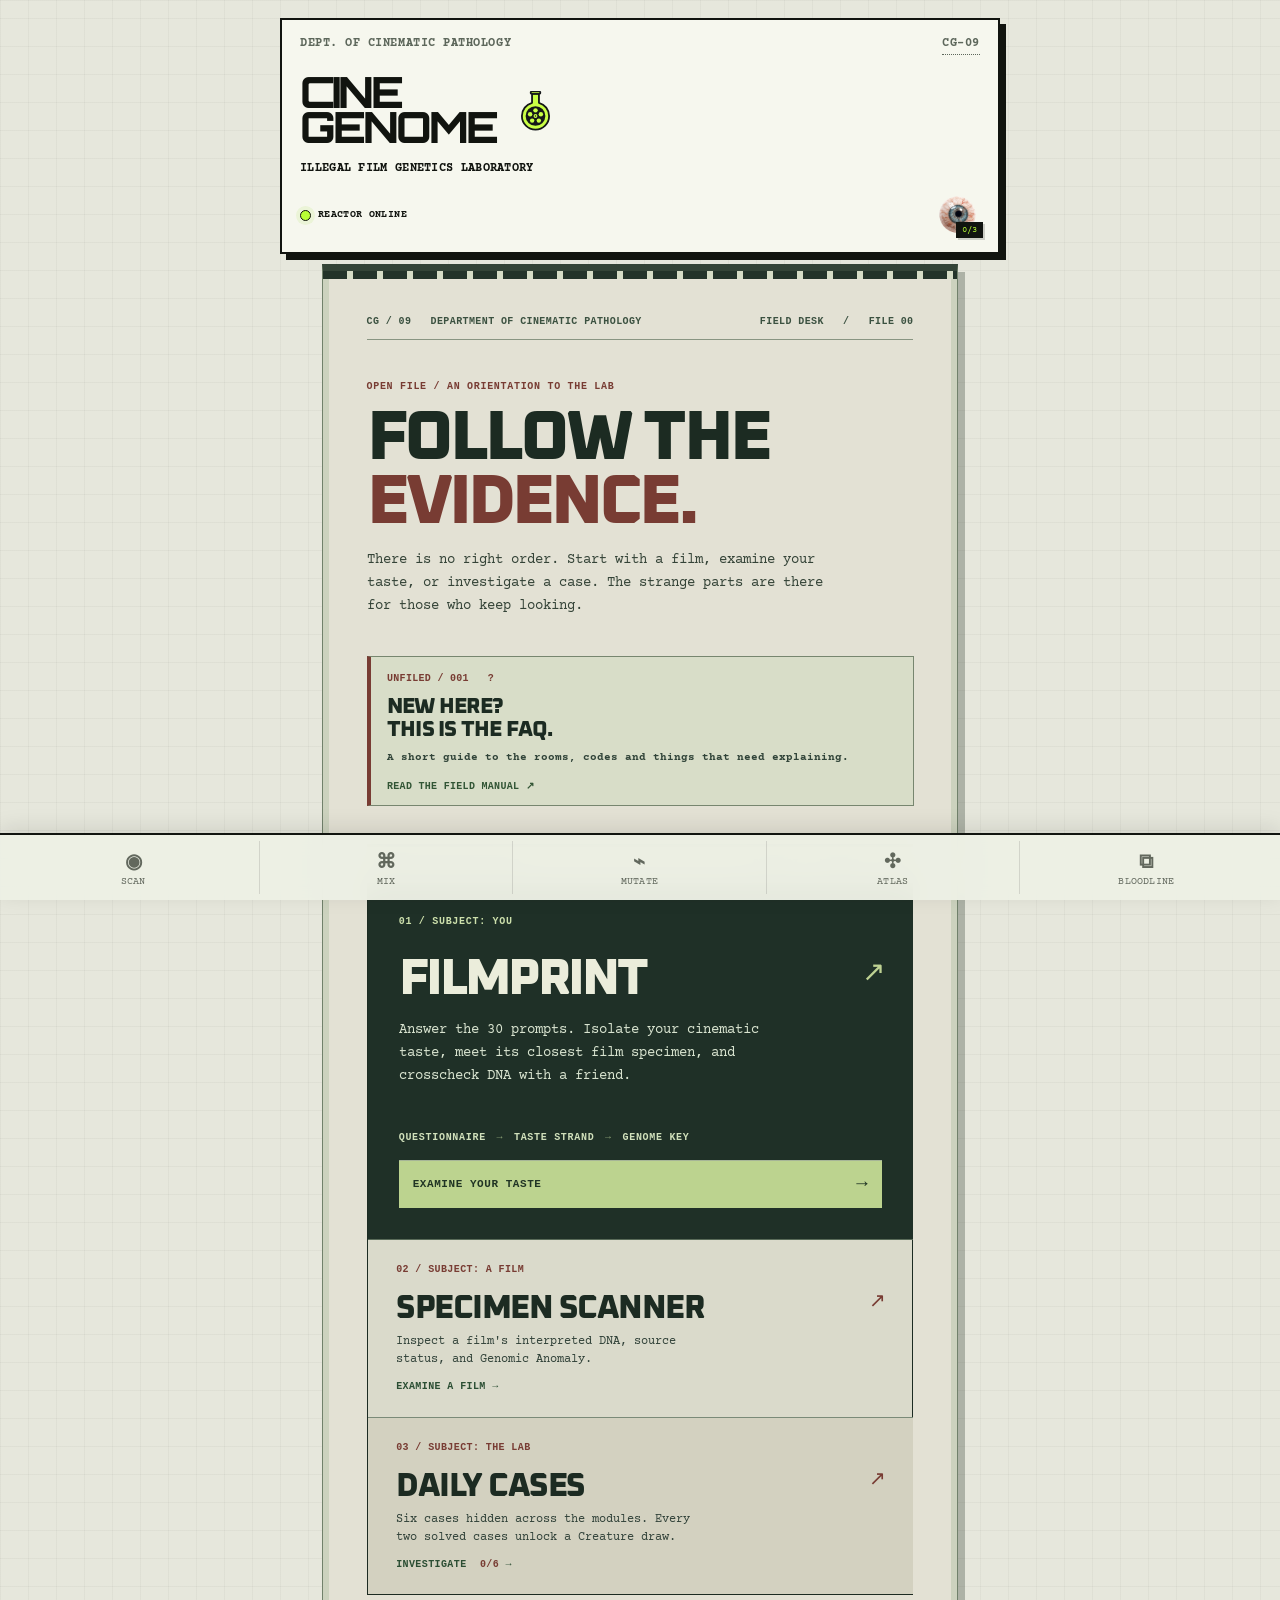
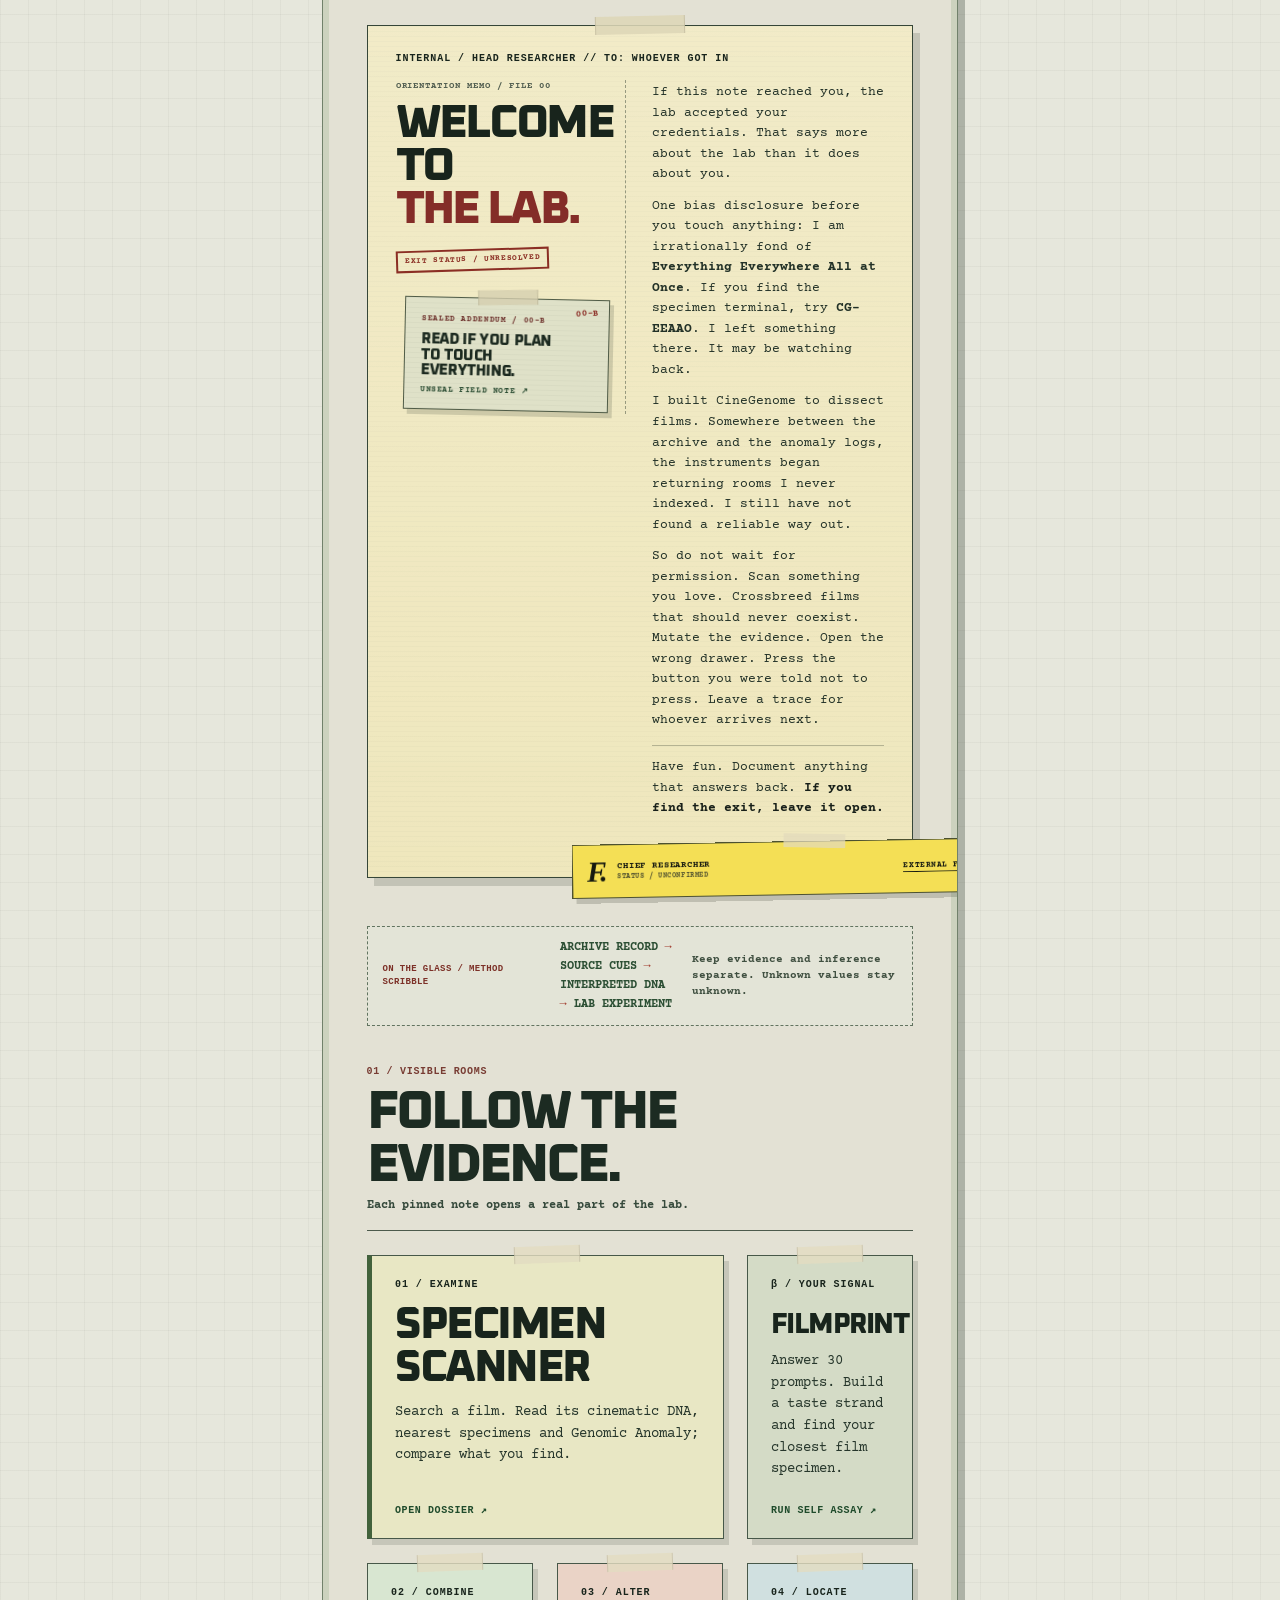
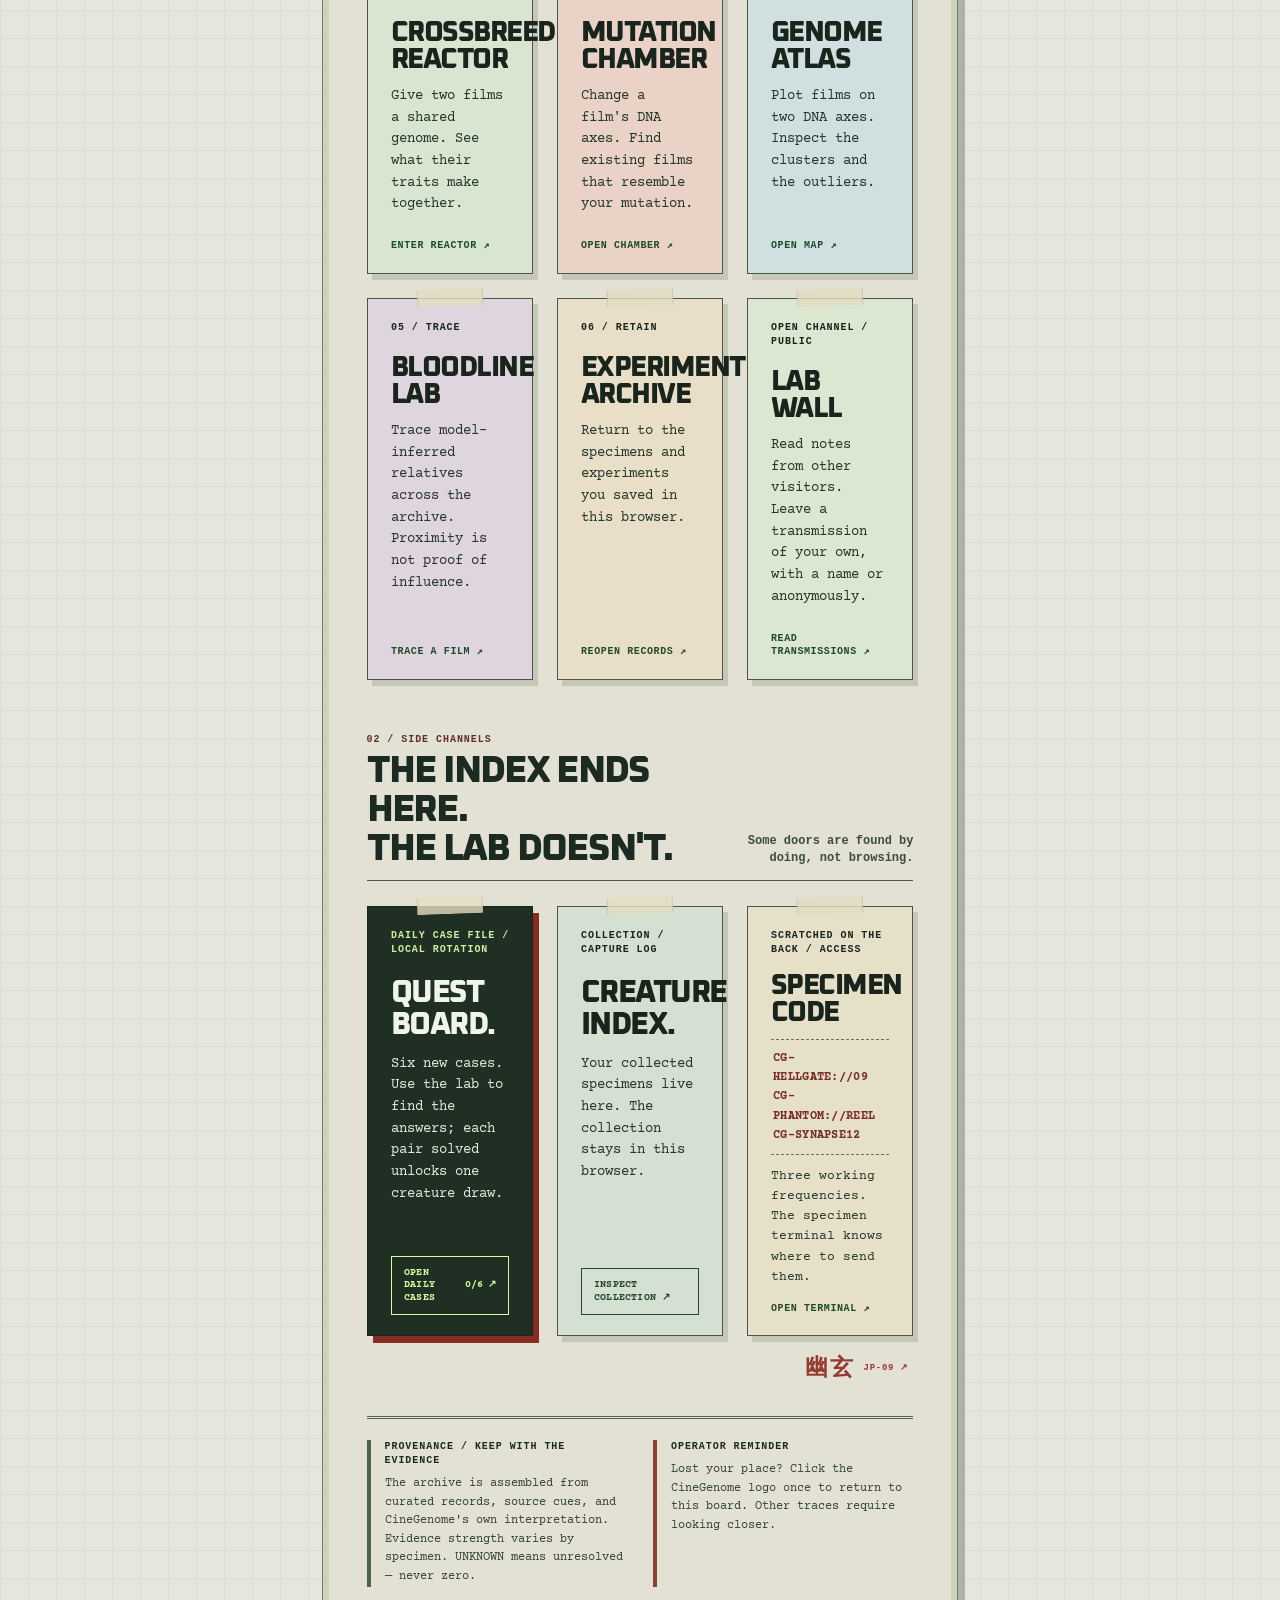
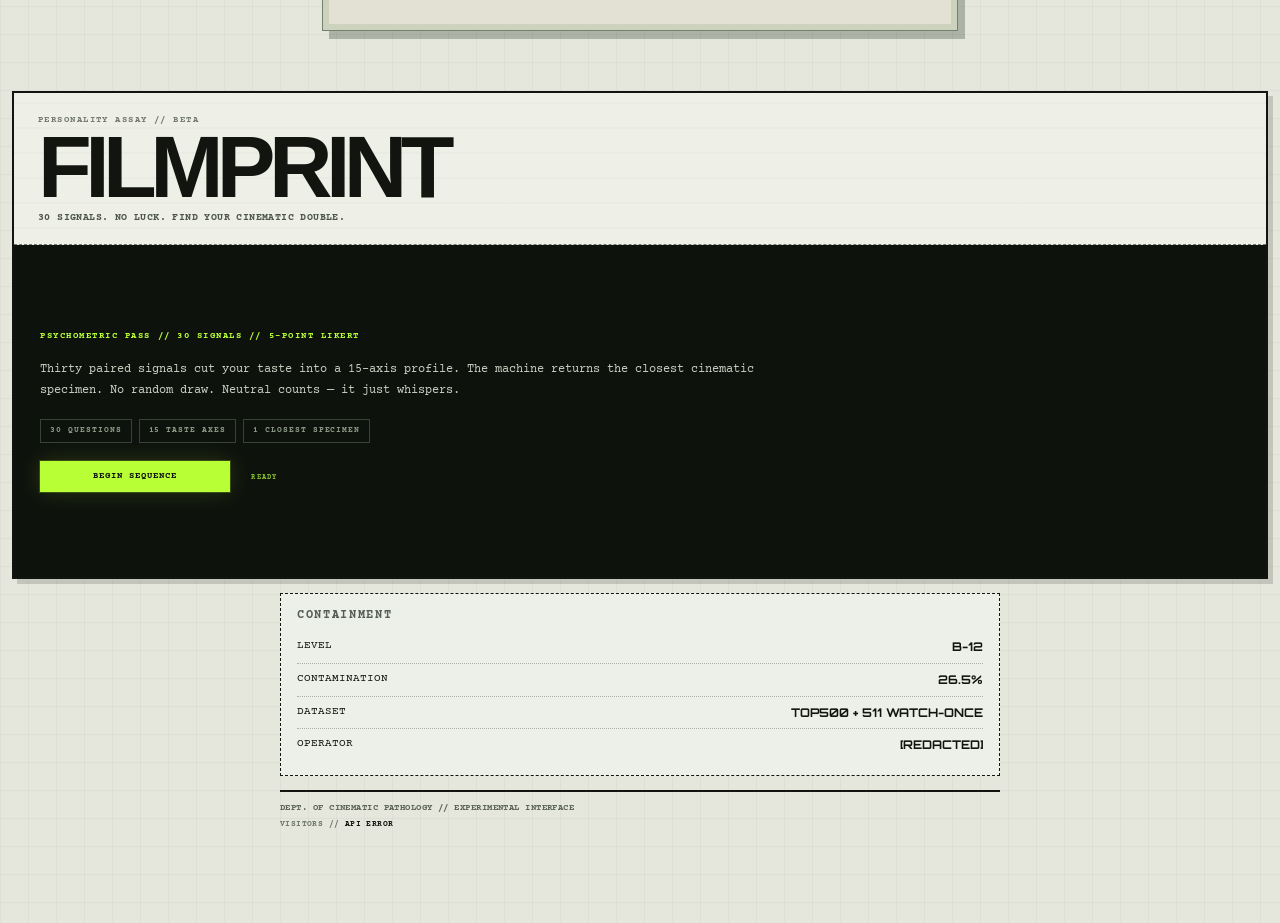
==== commit 2c29d386: "Add files via upload" ====
--- a/mobile/index.html
+++ b/mobile/index.html
@@ -17,7 +17,7 @@
   <link rel="stylesheet" href="../css/field-manual.css">
   <link rel="stylesheet" href="v49-mobile.css">
   <link rel="stylesheet" href="../css/quarantine.css">
-  <link rel="stylesheet" href="../css/dna-test.css">
+  <link rel="stylesheet" href="../css/dna-test.css?v5-final-polish1">
   <link rel="stylesheet" href="../css/yugen-archive.css">
   <link rel="stylesheet" href="../css/home-beta78.css?v5-beta78">
   <link rel="stylesheet" href="../css/home-beta79.css?v5-beta79">
@@ -118,6 +118,7 @@
                 </div>
                 <div class="cg90-letter-copy">
                   <p>If this note reached you, the lab accepted your credentials. That says more about the lab than it does about you.</p>
+                  <p>One bias disclosure before you touch anything: I am irrationally fond of <strong>Everything Everywhere All at Once</strong>. If you find the specimen terminal, try <strong>CG-EEAAO</strong>. I left something there. It may be watching back.</p>
                   <p>I built CineGenome to dissect films. Somewhere between the archive and the anomaly logs, the instruments began returning rooms I never indexed. I still have not found a reliable way out.</p>
                   <p>So do not wait for permission. Scan something you love. Crossbreed films that should never coexist. Mutate the evidence. Open the wrong drawer. Press the button you were told not to press. Leave a trace for whoever arrives next.</p>
                   <p class="cg90-last-line">Have fun. Document anything that answers back. <strong>If you find the exit, leave it open.</strong></p>
@@ -152,7 +153,7 @@
             <div class="cg79-extras">
               <article class="cg79-note cg79-quest"><span class="cg79-tag">DAILY CASE FILE / LOCAL ROTATION</span><h3>QUEST BOARD.</h3><p>Six new cases. Use the lab to find the answers; each pair solved unlocks one creature draw.</p><button type="button" data-anomaly-open data-anomaly-section="cases">OPEN DAILY CASES <b data-anomaly-progress>0/6</b> ↗</button></article>
               <article class="cg79-note cg79-creature"><span class="cg79-tag">COLLECTION / CAPTURE LOG</span><h3>CREATURE INDEX.</h3><p>Your collected specimens live here. The collection stays in this browser.</p><button type="button" data-anomaly-open data-anomaly-section="collection">INSPECT COLLECTION ↗</button></article>
-              <button class="cg79-note cg79-codes" type="button" data-mobile-home-code><span class="cg79-tag">SCRATCHED ON THE BACK / ACCESS</span><strong>SPECIMEN<br>CODE</strong><span class="cg79-code-lines">CG-HELLGATE://09<br>CG-PHANTOM://REEL</span><span class="cg79-copy">Two working frequencies. The specimen terminal knows where to send them.</span><b class="cg79-link">OPEN TERMINAL ↗</b></button>
+              <button class="cg79-note cg79-codes" type="button" data-mobile-home-code><span class="cg79-tag">SCRATCHED ON THE BACK / ACCESS</span><strong>SPECIMEN<br>CODE</strong><span class="cg79-code-lines">CG-HELLGATE://09<br>CG-PHANTOM://REEL<br>CG-SYNAPSE12</span><span class="cg79-copy">Three working frequencies. The specimen terminal knows where to send them.</span><b class="cg79-link">OPEN TERMINAL ↗</b></button>
             </div>
             <button class="cg83-yugen-mark" type="button" data-home-yugen aria-label="Enter Yūgen Japanese cinema archive"><span class="cg83-yugen-glyph" data-glyph="幽玄" aria-hidden="true">幽玄</span><small aria-hidden="true">JP-09 ↗</small></button>
           </section>
@@ -160,7 +161,7 @@
    <div class="cg82-afterimage-head"><span>AFTERIMAGE / THIS BROWSER</span><h2>RESIDUAL TRACE.</h2><p>Recent operations recorded in this browser. No inferred signal.</p></div>
    <div data-home-memory></div>
  </section>
-<footer class="cg79-footer"><div><span>PROVENANCE / KEEP WITH THE EVIDENCE</span><p>Letterboxd informs the archive list. Cinematic DNA is CineGenome's interpretation, with different levels of evidence. UNKNOWN does not mean zero.</p></div><div><span>OPERATOR REMINDER</span><p>Lost your place? Click the CineGenome logo once to return to this board. Other traces require looking closer.</p></div></footer>
+<footer class="cg79-footer"><div><span>PROVENANCE / KEEP WITH THE EVIDENCE</span><p>The archive is assembled from curated records, source cues, and CineGenome's own interpretation. Evidence strength varies by specimen. UNKNOWN means unresolved — never zero.</p></div><div><span>OPERATOR REMINDER</span><p>Lost your place? Click the CineGenome logo once to return to this board. Other traces require looking closer.</p></div></footer>
 </div>
     </section>
     <section class="m-view" data-view="scanner" id="mScanner" role="tabpanel" aria-labelledby="mTabScanner">
@@ -511,21 +512,21 @@
   <script src="../js/dna-model.js?v5-beta72"></script>
   <script src="../data/tmdb-config.js"></script>
   <script src="../js/tmdb.js"></script>
-  <script src="../js/yugen-archive.js"></script>
+  <script src="../js/yugen-archive.js?v5-final-route1"></script>
   <script src="../data/quest-riddles-beta83.js?v5-beta83"></script>
   <script src="../js/anomaly.js?v5-beta83"></script>
   <script src="../js/sector09.js?v5-beta75"></script>
   <script src="../js/signal-lab.js?v5-beta70"></script>
-  <script src="../js/specimen-codes.js?v5-beta70"></script>
+  <script src="../js/specimen-codes.js?v5-final-eeao3"></script>
   <script src="../js/picker-sfx.js"></script>
   <script src="../js/archive-browser.js?v5-beta83"></script>
   <script src="../js/lab-instruments.js?v5-beta83"></script>
-  <script src="mobile.js?v5-beta87"></script>
+  <script src="mobile.js?v5-final-polish1"></script>
   <script src="../js/quarantine.js?v5-beta75"></script>
-  <script src="../js/dna-test.js"></script>
+  <script src="../js/dna-test.js?v5-final-polish2"></script>
   <script src="../js/visitors.js"></script>
-  <script src="../js/field-manual.js?v5-beta90"></script>
+  <script src="../js/field-manual.js?v5-final-route1"></script>
   <script src="../js/home-evidence.js?v5-beta83"></script>
-  <script src="../js/home-tactile-final.js?v5-final"></script>
+  <script src="../js/home-tactile-final.js?v5-final-polish1"></script>
 </body>
 </html>
--- a/css/dna-test.css
+++ b/css/dna-test.css
@@ -15,6 +15,22 @@
 .dna-test-intro{min-height:280px;display:grid;align-content:center;gap:18px;max-width:850px}
 .dna-test-console .lab-btn{border:1px solid #66725f;background:#151b14;color:#dfe5d7;padding:10px 13px;font:700 9px/1 "Courier Prime","Courier New",monospace;letter-spacing:.11em;cursor:pointer;text-transform:uppercase}
 .dna-test-console .lab-btn.primary{background:#b8ff35;border-color:#b8ff35;color:#11140f;font-weight:900}
+
+/* FINAL POLISH — make the first Filmprint action impossible to miss without turning it into a game CTA. */
+.dna-test-intro .dna-begin{
+  position:relative;justify-self:start;min-width:190px;
+  box-shadow:0 0 0 1px rgba(184,255,53,.20),0 0 22px rgba(184,255,53,.16);
+  animation:dnaBeginBeacon 1.55s cubic-bezier(.2,.7,.2,1) infinite;
+}
+.dna-test-intro .dna-begin:after{
+  content:"READY";position:absolute;right:-48px;top:50%;transform:translateY(-50%);
+  color:#b8ff35;font:700 7px/1 "Courier Prime","Courier New",monospace;letter-spacing:.16em;opacity:.72;
+}
+@keyframes dnaBeginBeacon{
+  0%,100%{filter:brightness(1);box-shadow:0 0 0 1px rgba(184,255,53,.18),0 0 14px rgba(184,255,53,.12)}
+  50%{filter:brightness(1.12);box-shadow:0 0 0 2px rgba(184,255,53,.32),0 0 34px rgba(184,255,53,.28)}
+}
+@media(prefers-reduced-motion:reduce){.dna-test-intro .dna-begin{animation:none;box-shadow:0 0 0 2px rgba(184,255,53,.28),0 0 24px rgba(184,255,53,.18)}}
 .dna-test-console .lab-btn:not(:disabled):hover{transform:translateY(-1px);filter:brightness(1.05)}
 .dna-test-index,.dna-question-code,.dna-result-label{font:700 9px/1.4 "Courier Prime","Courier New",monospace;letter-spacing:.17em;color:#b8ff35}
 
